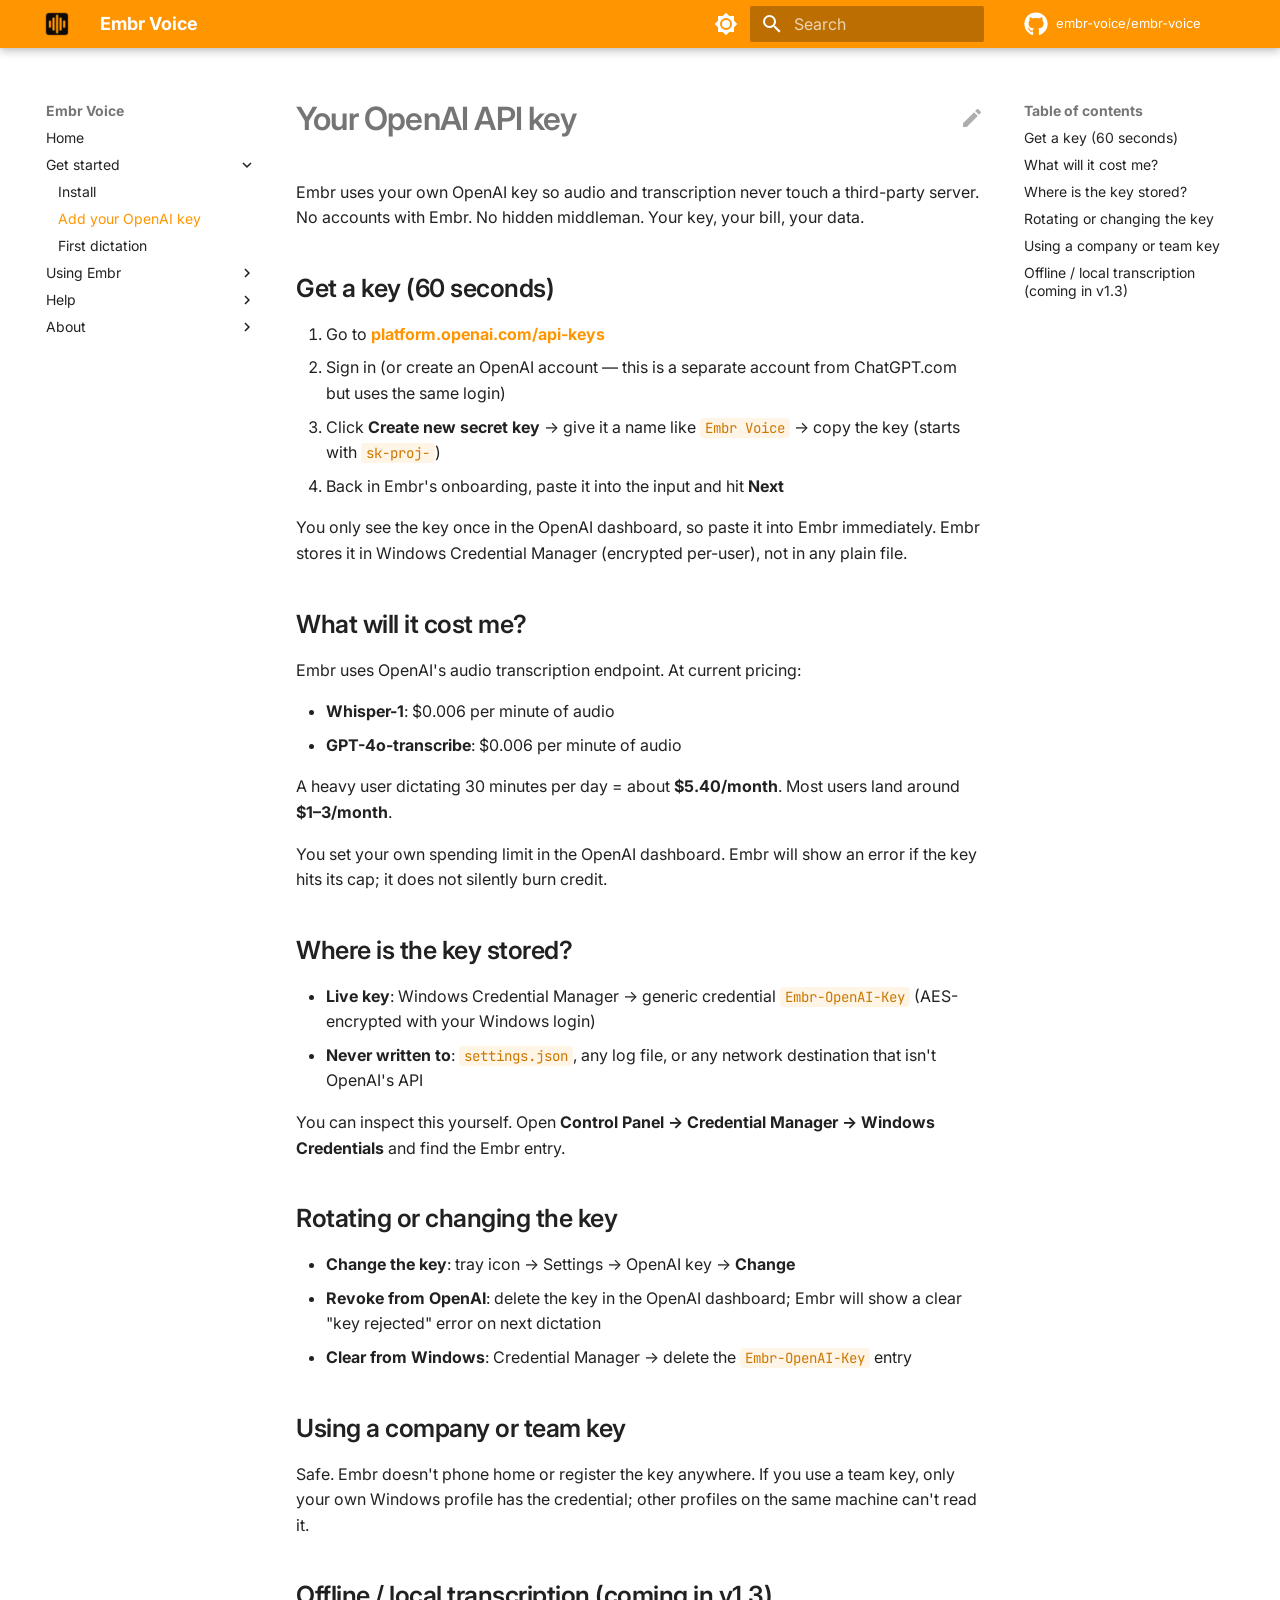
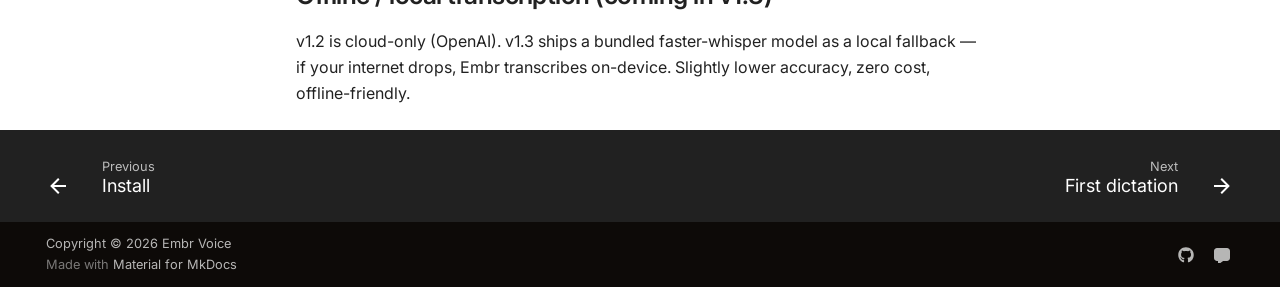
==== api-key/index.html @ 880fe89d "deploy docs to gh-pages" ====
<!doctype html>
<html lang="en" class="no-js">
  <head>
    
      <meta charset="utf-8">
      <meta name="viewport" content="width=device-width,initial-scale=1">
      
        <meta name="description" content="Voice dictation for any Windows app. Free, open source, BYOK.">
      
      
        <meta name="author" content="Billy Wellington / Intellium Inc.">
      
      
        <link rel="canonical" href="https://embr-voice.github.io/embr-voice/api-key/">
      
      
        <link rel="prev" href="../install/">
      
      
        <link rel="next" href="../first-dictation/">
      
      
        
      
      
      <link rel="icon" href="../embr-logo.ico">
      <meta name="generator" content="mkdocs-1.6.1, mkdocs-material-9.7.6">
    
    
      
        <title>Add your OpenAI key - Embr Voice</title>
      
    
    
      <link rel="stylesheet" href="../assets/stylesheets/main.484c7ddc.min.css">
      
        
        <link rel="stylesheet" href="../assets/stylesheets/palette.ab4e12ef.min.css">
      
      


    
    
      
    
    
      
        
        
        <link rel="preconnect" href="https://fonts.gstatic.com" crossorigin>
        <link rel="stylesheet" href="https://fonts.googleapis.com/css?family=Inter:300,300i,400,400i,700,700i%7CJetBrains+Mono:400,400i,700,700i&display=fallback">
        <style>:root{--md-text-font:"Inter";--md-code-font:"JetBrains Mono"}</style>
      
    
    
      <link rel="stylesheet" href="../stylesheets/embr.css">
    
    <script>__md_scope=new URL("..",location),__md_hash=e=>[...e].reduce(((e,_)=>(e<<5)-e+_.charCodeAt(0)),0),__md_get=(e,_=localStorage,t=__md_scope)=>JSON.parse(_.getItem(t.pathname+"."+e)),__md_set=(e,_,t=localStorage,a=__md_scope)=>{try{t.setItem(a.pathname+"."+e,JSON.stringify(_))}catch(e){}}</script>
    
      

    
    
  </head>
  
  
    
    
      
    
    
    
    
    <body dir="ltr" data-md-color-scheme="default" data-md-color-primary="custom" data-md-color-accent="custom">
  
    
    <input class="md-toggle" data-md-toggle="drawer" type="checkbox" id="__drawer" autocomplete="off">
    <input class="md-toggle" data-md-toggle="search" type="checkbox" id="__search" autocomplete="off">
    <label class="md-overlay" for="__drawer"></label>
    <div data-md-component="skip">
      
        
        <a href="#your-openai-api-key" class="md-skip">
          Skip to content
        </a>
      
    </div>
    <div data-md-component="announce">
      
    </div>
    
    
      

  

<header class="md-header md-header--shadow" data-md-component="header">
  <nav class="md-header__inner md-grid" aria-label="Header">
    <a href=".." title="Embr Voice" class="md-header__button md-logo" aria-label="Embr Voice" data-md-component="logo">
      
  <img src="../embr-logo.ico" alt="logo">

    </a>
    <label class="md-header__button md-icon" for="__drawer">
      
      <svg xmlns="http://www.w3.org/2000/svg" viewBox="0 0 24 24"><path d="M3 6h18v2H3zm0 5h18v2H3zm0 5h18v2H3z"/></svg>
    </label>
    <div class="md-header__title" data-md-component="header-title">
      <div class="md-header__ellipsis">
        <div class="md-header__topic">
          <span class="md-ellipsis">
            Embr Voice
          </span>
        </div>
        <div class="md-header__topic" data-md-component="header-topic">
          <span class="md-ellipsis">
            
              Add your OpenAI key
            
          </span>
        </div>
      </div>
    </div>
    
      
        <form class="md-header__option" data-md-component="palette">
  
    
    
    
    <input class="md-option" data-md-color-media="(prefers-color-scheme: light)" data-md-color-scheme="default" data-md-color-primary="custom" data-md-color-accent="custom"  aria-label="Switch to dark mode"  type="radio" name="__palette" id="__palette_0">
    
      <label class="md-header__button md-icon" title="Switch to dark mode" for="__palette_1" hidden>
        <svg xmlns="http://www.w3.org/2000/svg" viewBox="0 0 24 24"><path d="M12 8a4 4 0 0 0-4 4 4 4 0 0 0 4 4 4 4 0 0 0 4-4 4 4 0 0 0-4-4m0 10a6 6 0 0 1-6-6 6 6 0 0 1 6-6 6 6 0 0 1 6 6 6 6 0 0 1-6 6m8-9.31V4h-4.69L12 .69 8.69 4H4v4.69L.69 12 4 15.31V20h4.69L12 23.31 15.31 20H20v-4.69L23.31 12z"/></svg>
      </label>
    
  
    
    
    
    <input class="md-option" data-md-color-media="(prefers-color-scheme: dark)" data-md-color-scheme="slate" data-md-color-primary="custom" data-md-color-accent="custom"  aria-label="Switch to light mode"  type="radio" name="__palette" id="__palette_1">
    
      <label class="md-header__button md-icon" title="Switch to light mode" for="__palette_0" hidden>
        <svg xmlns="http://www.w3.org/2000/svg" viewBox="0 0 24 24"><path d="M12 18c-.89 0-1.74-.2-2.5-.55C11.56 16.5 13 14.42 13 12s-1.44-4.5-3.5-5.45C10.26 6.2 11.11 6 12 6a6 6 0 0 1 6 6 6 6 0 0 1-6 6m8-9.31V4h-4.69L12 .69 8.69 4H4v4.69L.69 12 4 15.31V20h4.69L12 23.31 15.31 20H20v-4.69L23.31 12z"/></svg>
      </label>
    
  
</form>
      
    
    
      <script>var palette=__md_get("__palette");if(palette&&palette.color){if("(prefers-color-scheme)"===palette.color.media){var media=matchMedia("(prefers-color-scheme: light)"),input=document.querySelector(media.matches?"[data-md-color-media='(prefers-color-scheme: light)']":"[data-md-color-media='(prefers-color-scheme: dark)']");palette.color.media=input.getAttribute("data-md-color-media"),palette.color.scheme=input.getAttribute("data-md-color-scheme"),palette.color.primary=input.getAttribute("data-md-color-primary"),palette.color.accent=input.getAttribute("data-md-color-accent")}for(var[key,value]of Object.entries(palette.color))document.body.setAttribute("data-md-color-"+key,value)}</script>
    
    
    
      
      
        <label class="md-header__button md-icon" for="__search">
          
          <svg xmlns="http://www.w3.org/2000/svg" viewBox="0 0 24 24"><path d="M9.5 3A6.5 6.5 0 0 1 16 9.5c0 1.61-.59 3.09-1.56 4.23l.27.27h.79l5 5-1.5 1.5-5-5v-.79l-.27-.27A6.52 6.52 0 0 1 9.5 16 6.5 6.5 0 0 1 3 9.5 6.5 6.5 0 0 1 9.5 3m0 2C7 5 5 7 5 9.5S7 14 9.5 14 14 12 14 9.5 12 5 9.5 5"/></svg>
        </label>
        <div class="md-search" data-md-component="search" role="dialog">
  <label class="md-search__overlay" for="__search"></label>
  <div class="md-search__inner" role="search">
    <form class="md-search__form" name="search">
      <input type="text" class="md-search__input" name="query" aria-label="Search" placeholder="Search" autocapitalize="off" autocorrect="off" autocomplete="off" spellcheck="false" data-md-component="search-query" required>
      <label class="md-search__icon md-icon" for="__search">
        
        <svg xmlns="http://www.w3.org/2000/svg" viewBox="0 0 24 24"><path d="M9.5 3A6.5 6.5 0 0 1 16 9.5c0 1.61-.59 3.09-1.56 4.23l.27.27h.79l5 5-1.5 1.5-5-5v-.79l-.27-.27A6.52 6.52 0 0 1 9.5 16 6.5 6.5 0 0 1 3 9.5 6.5 6.5 0 0 1 9.5 3m0 2C7 5 5 7 5 9.5S7 14 9.5 14 14 12 14 9.5 12 5 9.5 5"/></svg>
        
        <svg xmlns="http://www.w3.org/2000/svg" viewBox="0 0 24 24"><path d="M20 11v2H8l5.5 5.5-1.42 1.42L4.16 12l7.92-7.92L13.5 5.5 8 11z"/></svg>
      </label>
      <nav class="md-search__options" aria-label="Search">
        
        <button type="reset" class="md-search__icon md-icon" title="Clear" aria-label="Clear" tabindex="-1">
          
          <svg xmlns="http://www.w3.org/2000/svg" viewBox="0 0 24 24"><path d="M19 6.41 17.59 5 12 10.59 6.41 5 5 6.41 10.59 12 5 17.59 6.41 19 12 13.41 17.59 19 19 17.59 13.41 12z"/></svg>
        </button>
      </nav>
      
        <div class="md-search__suggest" data-md-component="search-suggest"></div>
      
    </form>
    <div class="md-search__output">
      <div class="md-search__scrollwrap" tabindex="0" data-md-scrollfix>
        <div class="md-search-result" data-md-component="search-result">
          <div class="md-search-result__meta">
            Initializing search
          </div>
          <ol class="md-search-result__list" role="presentation"></ol>
        </div>
      </div>
    </div>
  </div>
</div>
      
    
    
      <div class="md-header__source">
        <a href="https://github.com/embr-voice/embr-voice" title="Go to repository" class="md-source" data-md-component="source">
  <div class="md-source__icon md-icon">
    
    <svg xmlns="http://www.w3.org/2000/svg" viewBox="0 0 512 512"><!--! Font Awesome Free 7.1.0 by @fontawesome - https://fontawesome.com License - https://fontawesome.com/license/free (Icons: CC BY 4.0, Fonts: SIL OFL 1.1, Code: MIT License) Copyright 2025 Fonticons, Inc.--><path d="M173.9 397.4c0 2-2.3 3.6-5.2 3.6-3.3.3-5.6-1.3-5.6-3.6 0-2 2.3-3.6 5.2-3.6 3-.3 5.6 1.3 5.6 3.6m-31.1-4.5c-.7 2 1.3 4.3 4.3 4.9 2.6 1 5.6 0 6.2-2s-1.3-4.3-4.3-5.2c-2.6-.7-5.5.3-6.2 2.3m44.2-1.7c-2.9.7-4.9 2.6-4.6 4.9.3 2 2.9 3.3 5.9 2.6 2.9-.7 4.9-2.6 4.6-4.6-.3-1.9-3-3.2-5.9-2.9M252.8 8C114.1 8 8 113.3 8 252c0 110.9 69.8 205.8 169.5 239.2 12.8 2.3 17.3-5.6 17.3-12.1 0-6.2-.3-40.4-.3-61.4 0 0-70 15-84.7-29.8 0 0-11.4-29.1-27.8-36.6 0 0-22.9-15.7 1.6-15.4 0 0 24.9 2 38.6 25.8 21.9 38.6 58.6 27.5 72.9 20.9 2.3-16 8.8-27.1 16-33.7-55.9-6.2-112.3-14.3-112.3-110.5 0-27.5 7.6-41.3 23.6-58.9-2.6-6.5-11.1-33.3 2.6-67.9 20.9-6.5 69 27 69 27 20-5.6 41.5-8.5 62.8-8.5s42.8 2.9 62.8 8.5c0 0 48.1-33.6 69-27 13.7 34.7 5.2 61.4 2.6 67.9 16 17.7 25.8 31.5 25.8 58.9 0 96.5-58.9 104.2-114.8 110.5 9.2 7.9 17 22.9 17 46.4 0 33.7-.3 75.4-.3 83.6 0 6.5 4.6 14.4 17.3 12.1C436.2 457.8 504 362.9 504 252 504 113.3 391.5 8 252.8 8M105.2 352.9c-1.3 1-1 3.3.7 5.2 1.6 1.6 3.9 2.3 5.2 1 1.3-1 1-3.3-.7-5.2-1.6-1.6-3.9-2.3-5.2-1m-10.8-8.1c-.7 1.3.3 2.9 2.3 3.9 1.6 1 3.6.7 4.3-.7.7-1.3-.3-2.9-2.3-3.9-2-.6-3.6-.3-4.3.7m32.4 35.6c-1.6 1.3-1 4.3 1.3 6.2 2.3 2.3 5.2 2.6 6.5 1 1.3-1.3.7-4.3-1.3-6.2-2.2-2.3-5.2-2.6-6.5-1m-11.4-14.7c-1.6 1-1.6 3.6 0 5.9s4.3 3.3 5.6 2.3c1.6-1.3 1.6-3.9 0-6.2-1.4-2.3-4-3.3-5.6-2"/></svg>
  </div>
  <div class="md-source__repository">
    embr-voice/embr-voice
  </div>
</a>
      </div>
    
  </nav>
  
</header>
    
    <div class="md-container" data-md-component="container">
      
      
        
          
        
      
      <main class="md-main" data-md-component="main">
        <div class="md-main__inner md-grid">
          
            
              
              <div class="md-sidebar md-sidebar--primary" data-md-component="sidebar" data-md-type="navigation" >
                <div class="md-sidebar__scrollwrap">
                  <div class="md-sidebar__inner">
                    



<nav class="md-nav md-nav--primary" aria-label="Navigation" data-md-level="0">
  <label class="md-nav__title" for="__drawer">
    <a href=".." title="Embr Voice" class="md-nav__button md-logo" aria-label="Embr Voice" data-md-component="logo">
      
  <img src="../embr-logo.ico" alt="logo">

    </a>
    Embr Voice
  </label>
  
    <div class="md-nav__source">
      <a href="https://github.com/embr-voice/embr-voice" title="Go to repository" class="md-source" data-md-component="source">
  <div class="md-source__icon md-icon">
    
    <svg xmlns="http://www.w3.org/2000/svg" viewBox="0 0 512 512"><!--! Font Awesome Free 7.1.0 by @fontawesome - https://fontawesome.com License - https://fontawesome.com/license/free (Icons: CC BY 4.0, Fonts: SIL OFL 1.1, Code: MIT License) Copyright 2025 Fonticons, Inc.--><path d="M173.9 397.4c0 2-2.3 3.6-5.2 3.6-3.3.3-5.6-1.3-5.6-3.6 0-2 2.3-3.6 5.2-3.6 3-.3 5.6 1.3 5.6 3.6m-31.1-4.5c-.7 2 1.3 4.3 4.3 4.9 2.6 1 5.6 0 6.2-2s-1.3-4.3-4.3-5.2c-2.6-.7-5.5.3-6.2 2.3m44.2-1.7c-2.9.7-4.9 2.6-4.6 4.9.3 2 2.9 3.3 5.9 2.6 2.9-.7 4.9-2.6 4.6-4.6-.3-1.9-3-3.2-5.9-2.9M252.8 8C114.1 8 8 113.3 8 252c0 110.9 69.8 205.8 169.5 239.2 12.8 2.3 17.3-5.6 17.3-12.1 0-6.2-.3-40.4-.3-61.4 0 0-70 15-84.7-29.8 0 0-11.4-29.1-27.8-36.6 0 0-22.9-15.7 1.6-15.4 0 0 24.9 2 38.6 25.8 21.9 38.6 58.6 27.5 72.9 20.9 2.3-16 8.8-27.1 16-33.7-55.9-6.2-112.3-14.3-112.3-110.5 0-27.5 7.6-41.3 23.6-58.9-2.6-6.5-11.1-33.3 2.6-67.9 20.9-6.5 69 27 69 27 20-5.6 41.5-8.5 62.8-8.5s42.8 2.9 62.8 8.5c0 0 48.1-33.6 69-27 13.7 34.7 5.2 61.4 2.6 67.9 16 17.7 25.8 31.5 25.8 58.9 0 96.5-58.9 104.2-114.8 110.5 9.2 7.9 17 22.9 17 46.4 0 33.7-.3 75.4-.3 83.6 0 6.5 4.6 14.4 17.3 12.1C436.2 457.8 504 362.9 504 252 504 113.3 391.5 8 252.8 8M105.2 352.9c-1.3 1-1 3.3.7 5.2 1.6 1.6 3.9 2.3 5.2 1 1.3-1 1-3.3-.7-5.2-1.6-1.6-3.9-2.3-5.2-1m-10.8-8.1c-.7 1.3.3 2.9 2.3 3.9 1.6 1 3.6.7 4.3-.7.7-1.3-.3-2.9-2.3-3.9-2-.6-3.6-.3-4.3.7m32.4 35.6c-1.6 1.3-1 4.3 1.3 6.2 2.3 2.3 5.2 2.6 6.5 1 1.3-1.3.7-4.3-1.3-6.2-2.2-2.3-5.2-2.6-6.5-1m-11.4-14.7c-1.6 1-1.6 3.6 0 5.9s4.3 3.3 5.6 2.3c1.6-1.3 1.6-3.9 0-6.2-1.4-2.3-4-3.3-5.6-2"/></svg>
  </div>
  <div class="md-source__repository">
    embr-voice/embr-voice
  </div>
</a>
    </div>
  
  <ul class="md-nav__list" data-md-scrollfix>
    
      
      
  
  
  
  
    <li class="md-nav__item">
      <a href=".." class="md-nav__link">
        
  
  
  <span class="md-ellipsis">
    
  
    Home
  

    
  </span>
  
  

      </a>
    </li>
  

    
      
      
  
  
    
  
  
  
    
    
    
    
    
    <li class="md-nav__item md-nav__item--active md-nav__item--nested">
      
        
        
        <input class="md-nav__toggle md-toggle " type="checkbox" id="__nav_2" checked>
        
          
          <label class="md-nav__link" for="__nav_2" id="__nav_2_label" tabindex="0">
            
  
  
  <span class="md-ellipsis">
    
  
    Get started
  

    
  </span>
  
  

            <span class="md-nav__icon md-icon"></span>
          </label>
        
        <nav class="md-nav" data-md-level="1" aria-labelledby="__nav_2_label" aria-expanded="true">
          <label class="md-nav__title" for="__nav_2">
            <span class="md-nav__icon md-icon"></span>
            
  
    Get started
  

          </label>
          <ul class="md-nav__list" data-md-scrollfix>
            
              
                
  
  
  
  
    <li class="md-nav__item">
      <a href="../install/" class="md-nav__link">
        
  
  
  <span class="md-ellipsis">
    
  
    Install
  

    
  </span>
  
  

      </a>
    </li>
  

              
            
              
                
  
  
    
  
  
  
    <li class="md-nav__item md-nav__item--active">
      
      <input class="md-nav__toggle md-toggle" type="checkbox" id="__toc">
      
      
        
      
      
        <label class="md-nav__link md-nav__link--active" for="__toc">
          
  
  
  <span class="md-ellipsis">
    
  
    Add your OpenAI key
  

    
  </span>
  
  

          <span class="md-nav__icon md-icon"></span>
        </label>
      
      <a href="./" class="md-nav__link md-nav__link--active">
        
  
  
  <span class="md-ellipsis">
    
  
    Add your OpenAI key
  

    
  </span>
  
  

      </a>
      
        

<nav class="md-nav md-nav--secondary" aria-label="Table of contents">
  
  
  
    
  
  
    <label class="md-nav__title" for="__toc">
      <span class="md-nav__icon md-icon"></span>
      Table of contents
    </label>
    <ul class="md-nav__list" data-md-component="toc" data-md-scrollfix>
      
        <li class="md-nav__item">
  <a href="#get-a-key-60-seconds" class="md-nav__link">
    <span class="md-ellipsis">
      
        Get a key (60 seconds)
      
    </span>
  </a>
  
</li>
      
        <li class="md-nav__item">
  <a href="#what-will-it-cost-me" class="md-nav__link">
    <span class="md-ellipsis">
      
        What will it cost me?
      
    </span>
  </a>
  
</li>
      
        <li class="md-nav__item">
  <a href="#where-is-the-key-stored" class="md-nav__link">
    <span class="md-ellipsis">
      
        Where is the key stored?
      
    </span>
  </a>
  
</li>
      
        <li class="md-nav__item">
  <a href="#rotating-or-changing-the-key" class="md-nav__link">
    <span class="md-ellipsis">
      
        Rotating or changing the key
      
    </span>
  </a>
  
</li>
      
        <li class="md-nav__item">
  <a href="#using-a-company-or-team-key" class="md-nav__link">
    <span class="md-ellipsis">
      
        Using a company or team key
      
    </span>
  </a>
  
</li>
      
        <li class="md-nav__item">
  <a href="#offline-local-transcription-coming-in-v13" class="md-nav__link">
    <span class="md-ellipsis">
      
        Offline / local transcription (coming in v1.3)
      
    </span>
  </a>
  
</li>
      
    </ul>
  
</nav>
      
    </li>
  

              
            
              
                
  
  
  
  
    <li class="md-nav__item">
      <a href="../first-dictation/" class="md-nav__link">
        
  
  
  <span class="md-ellipsis">
    
  
    First dictation
  

    
  </span>
  
  

      </a>
    </li>
  

              
            
          </ul>
        </nav>
      
    </li>
  

    
      
      
  
  
  
  
    
    
    
    
    
    <li class="md-nav__item md-nav__item--nested">
      
        
        
        <input class="md-nav__toggle md-toggle " type="checkbox" id="__nav_3" >
        
          
          <label class="md-nav__link" for="__nav_3" id="__nav_3_label" tabindex="0">
            
  
  
  <span class="md-ellipsis">
    
  
    Using Embr
  

    
  </span>
  
  

            <span class="md-nav__icon md-icon"></span>
          </label>
        
        <nav class="md-nav" data-md-level="1" aria-labelledby="__nav_3_label" aria-expanded="false">
          <label class="md-nav__title" for="__nav_3">
            <span class="md-nav__icon md-icon"></span>
            
  
    Using Embr
  

          </label>
          <ul class="md-nav__list" data-md-scrollfix>
            
              
                
  
  
  
  
    <li class="md-nav__item">
      <a href="../hotkeys/" class="md-nav__link">
        
  
  
  <span class="md-ellipsis">
    
  
    Hotkeys
  

    
  </span>
  
  

      </a>
    </li>
  

              
            
              
                
  
  
  
  
    <li class="md-nav__item">
      <a href="../pause-resume/" class="md-nav__link">
        
  
  
  <span class="md-ellipsis">
    
  
    Pause and resume
  

    
  </span>
  
  

      </a>
    </li>
  

              
            
              
                
  
  
  
  
    <li class="md-nav__item">
      <a href="../settings/" class="md-nav__link">
        
  
  
  <span class="md-ellipsis">
    
  
    Settings
  

    
  </span>
  
  

      </a>
    </li>
  

              
            
          </ul>
        </nav>
      
    </li>
  

    
      
      
  
  
  
  
    
    
    
    
    
    <li class="md-nav__item md-nav__item--nested">
      
        
        
        <input class="md-nav__toggle md-toggle " type="checkbox" id="__nav_4" >
        
          
          <label class="md-nav__link" for="__nav_4" id="__nav_4_label" tabindex="0">
            
  
  
  <span class="md-ellipsis">
    
  
    Help
  

    
  </span>
  
  

            <span class="md-nav__icon md-icon"></span>
          </label>
        
        <nav class="md-nav" data-md-level="1" aria-labelledby="__nav_4_label" aria-expanded="false">
          <label class="md-nav__title" for="__nav_4">
            <span class="md-nav__icon md-icon"></span>
            
  
    Help
  

          </label>
          <ul class="md-nav__list" data-md-scrollfix>
            
              
                
  
  
  
  
    <li class="md-nav__item">
      <a href="../troubleshooting/" class="md-nav__link">
        
  
  
  <span class="md-ellipsis">
    
  
    Troubleshooting
  

    
  </span>
  
  

      </a>
    </li>
  

              
            
              
                
  
  
  
  
    <li class="md-nav__item">
      <a href="../faq/" class="md-nav__link">
        
  
  
  <span class="md-ellipsis">
    
  
    FAQ
  

    
  </span>
  
  

      </a>
    </li>
  

              
            
          </ul>
        </nav>
      
    </li>
  

    
      
      
  
  
  
  
    
    
    
    
    
    <li class="md-nav__item md-nav__item--nested">
      
        
        
        <input class="md-nav__toggle md-toggle " type="checkbox" id="__nav_5" >
        
          
          <label class="md-nav__link" for="__nav_5" id="__nav_5_label" tabindex="0">
            
  
  
  <span class="md-ellipsis">
    
  
    About
  

    
  </span>
  
  

            <span class="md-nav__icon md-icon"></span>
          </label>
        
        <nav class="md-nav" data-md-level="1" aria-labelledby="__nav_5_label" aria-expanded="false">
          <label class="md-nav__title" for="__nav_5">
            <span class="md-nav__icon md-icon"></span>
            
  
    About
  

          </label>
          <ul class="md-nav__list" data-md-scrollfix>
            
              
                
  
  
  
  
    <li class="md-nav__item">
      <a href="../changelog/" class="md-nav__link">
        
  
  
  <span class="md-ellipsis">
    
  
    Changelog
  

    
  </span>
  
  

      </a>
    </li>
  

              
            
              
                
  
  
  
  
    <li class="md-nav__item">
      <a href="../license/" class="md-nav__link">
        
  
  
  <span class="md-ellipsis">
    
  
    License
  

    
  </span>
  
  

      </a>
    </li>
  

              
            
          </ul>
        </nav>
      
    </li>
  

    
  </ul>
</nav>
                  </div>
                </div>
              </div>
            
            
              
              <div class="md-sidebar md-sidebar--secondary" data-md-component="sidebar" data-md-type="toc" >
                <div class="md-sidebar__scrollwrap">
                  <div class="md-sidebar__inner">
                    

<nav class="md-nav md-nav--secondary" aria-label="Table of contents">
  
  
  
    
  
  
    <label class="md-nav__title" for="__toc">
      <span class="md-nav__icon md-icon"></span>
      Table of contents
    </label>
    <ul class="md-nav__list" data-md-component="toc" data-md-scrollfix>
      
        <li class="md-nav__item">
  <a href="#get-a-key-60-seconds" class="md-nav__link">
    <span class="md-ellipsis">
      
        Get a key (60 seconds)
      
    </span>
  </a>
  
</li>
      
        <li class="md-nav__item">
  <a href="#what-will-it-cost-me" class="md-nav__link">
    <span class="md-ellipsis">
      
        What will it cost me?
      
    </span>
  </a>
  
</li>
      
        <li class="md-nav__item">
  <a href="#where-is-the-key-stored" class="md-nav__link">
    <span class="md-ellipsis">
      
        Where is the key stored?
      
    </span>
  </a>
  
</li>
      
        <li class="md-nav__item">
  <a href="#rotating-or-changing-the-key" class="md-nav__link">
    <span class="md-ellipsis">
      
        Rotating or changing the key
      
    </span>
  </a>
  
</li>
      
        <li class="md-nav__item">
  <a href="#using-a-company-or-team-key" class="md-nav__link">
    <span class="md-ellipsis">
      
        Using a company or team key
      
    </span>
  </a>
  
</li>
      
        <li class="md-nav__item">
  <a href="#offline-local-transcription-coming-in-v13" class="md-nav__link">
    <span class="md-ellipsis">
      
        Offline / local transcription (coming in v1.3)
      
    </span>
  </a>
  
</li>
      
    </ul>
  
</nav>
                  </div>
                </div>
              </div>
            
          
          
            <div class="md-content" data-md-component="content">
              
              <article class="md-content__inner md-typeset">
                
                  


  
    <a href="https://github.com/embr-voice/embr-voice/edit/main/docs/api-key.md" title="Edit this page" class="md-content__button md-icon" rel="edit">
      
      <svg xmlns="http://www.w3.org/2000/svg" viewBox="0 0 24 24"><path d="M20.71 7.04c.39-.39.39-1.04 0-1.41l-2.34-2.34c-.37-.39-1.02-.39-1.41 0l-1.84 1.83 3.75 3.75M3 17.25V21h3.75L17.81 9.93l-3.75-3.75z"/></svg>
    </a>
  
  


<h1 id="your-openai-api-key">Your OpenAI API key<a class="headerlink" href="#your-openai-api-key" title="Link to this section">&para;</a></h1>
<p>Embr uses your own OpenAI key so audio and transcription never touch a third-party server. No accounts with Embr. No hidden middleman. Your key, your bill, your data.</p>
<h2 id="get-a-key-60-seconds">Get a key (60 seconds)<a class="headerlink" href="#get-a-key-60-seconds" title="Link to this section">&para;</a></h2>
<ol>
<li>Go to <strong><a href="https://platform.openai.com/api-keys">platform.openai.com/api-keys</a></strong></li>
<li>Sign in (or create an OpenAI account — this is a separate account from ChatGPT.com but uses the same login)</li>
<li>Click <strong>Create new secret key</strong> → give it a name like <code>Embr Voice</code> → copy the key (starts with <code>sk-proj-</code>)</li>
<li>Back in Embr's onboarding, paste it into the input and hit <strong>Next</strong></li>
</ol>
<p>You only see the key once in the OpenAI dashboard, so paste it into Embr immediately. Embr stores it in Windows Credential Manager (encrypted per-user), not in any plain file.</p>
<h2 id="what-will-it-cost-me">What will it cost me?<a class="headerlink" href="#what-will-it-cost-me" title="Link to this section">&para;</a></h2>
<p>Embr uses OpenAI's audio transcription endpoint. At current pricing:</p>
<ul>
<li><strong>Whisper-1</strong>: $0.006 per minute of audio</li>
<li><strong>GPT-4o-transcribe</strong>: $0.006 per minute of audio</li>
</ul>
<p>A heavy user dictating 30 minutes per day = about <strong>$5.40/month</strong>. Most users land around <strong>$1–3/month</strong>.</p>
<p>You set your own spending limit in the OpenAI dashboard. Embr will show an error if the key hits its cap; it does not silently burn credit.</p>
<h2 id="where-is-the-key-stored">Where is the key stored?<a class="headerlink" href="#where-is-the-key-stored" title="Link to this section">&para;</a></h2>
<ul>
<li><strong>Live key</strong>: Windows Credential Manager → generic credential <code>Embr-OpenAI-Key</code> (AES-encrypted with your Windows login)</li>
<li><strong>Never written to</strong>: <code>settings.json</code>, any log file, or any network destination that isn't OpenAI's API</li>
</ul>
<p>You can inspect this yourself. Open <strong>Control Panel → Credential Manager → Windows Credentials</strong> and find the Embr entry.</p>
<h2 id="rotating-or-changing-the-key">Rotating or changing the key<a class="headerlink" href="#rotating-or-changing-the-key" title="Link to this section">&para;</a></h2>
<ul>
<li><strong>Change the key</strong>: tray icon → Settings → OpenAI key → <strong>Change</strong></li>
<li><strong>Revoke from OpenAI</strong>: delete the key in the OpenAI dashboard; Embr will show a clear "key rejected" error on next dictation</li>
<li><strong>Clear from Windows</strong>: Credential Manager → delete the <code>Embr-OpenAI-Key</code> entry</li>
</ul>
<h2 id="using-a-company-or-team-key">Using a company or team key<a class="headerlink" href="#using-a-company-or-team-key" title="Link to this section">&para;</a></h2>
<p>Safe. Embr doesn't phone home or register the key anywhere. If you use a team key, only your own Windows profile has the credential; other profiles on the same machine can't read it.</p>
<h2 id="offline-local-transcription-coming-in-v13">Offline / local transcription (coming in v1.3)<a class="headerlink" href="#offline-local-transcription-coming-in-v13" title="Link to this section">&para;</a></h2>
<p>v1.2 is cloud-only (OpenAI). v1.3 ships a bundled faster-whisper model as a local fallback — if your internet drops, Embr transcribes on-device. Slightly lower accuracy, zero cost, offline-friendly.</p>












                
              </article>
            </div>
          
          
<script>var target=document.getElementById(location.hash.slice(1));target&&target.name&&(target.checked=target.name.startsWith("__tabbed_"))</script>
        </div>
        
          <button type="button" class="md-top md-icon" data-md-component="top" hidden>
  
  <svg xmlns="http://www.w3.org/2000/svg" viewBox="0 0 24 24"><path d="M13 20h-2V8l-5.5 5.5-1.42-1.42L12 4.16l7.92 7.92-1.42 1.42L13 8z"/></svg>
  Back to top
</button>
        
      </main>
      
        <footer class="md-footer">
  
    
      
      <nav class="md-footer__inner md-grid" aria-label="Footer" >
        
          
          <a href="../install/" class="md-footer__link md-footer__link--prev" aria-label="Previous: Install">
            <div class="md-footer__button md-icon">
              
              <svg xmlns="http://www.w3.org/2000/svg" viewBox="0 0 24 24"><path d="M20 11v2H8l5.5 5.5-1.42 1.42L4.16 12l7.92-7.92L13.5 5.5 8 11z"/></svg>
            </div>
            <div class="md-footer__title">
              <span class="md-footer__direction">
                Previous
              </span>
              <div class="md-ellipsis">
                Install
              </div>
            </div>
          </a>
        
        
          
          <a href="../first-dictation/" class="md-footer__link md-footer__link--next" aria-label="Next: First dictation">
            <div class="md-footer__title">
              <span class="md-footer__direction">
                Next
              </span>
              <div class="md-ellipsis">
                First dictation
              </div>
            </div>
            <div class="md-footer__button md-icon">
              
              <svg xmlns="http://www.w3.org/2000/svg" viewBox="0 0 24 24"><path d="M4 11v2h12l-5.5 5.5 1.42 1.42L19.84 12l-7.92-7.92L10.5 5.5 16 11z"/></svg>
            </div>
          </a>
        
      </nav>
    
  
  <div class="md-footer-meta md-typeset">
    <div class="md-footer-meta__inner md-grid">
      <div class="md-copyright">
  
    <div class="md-copyright__highlight">
      Copyright &copy; 2026 Embr Voice
    </div>
  
  
    Made with
    <a href="https://squidfunk.github.io/mkdocs-material/" target="_blank" rel="noopener">
      Material for MkDocs
    </a>
  
</div>
      
        
<div class="md-social">
  
    
    
    
    
    <a href="https://github.com/embr-voice/embr" target="_blank" rel="noopener" title="GitHub" class="md-social__link">
      <svg xmlns="http://www.w3.org/2000/svg" viewBox="0 0 512 512"><!--! Font Awesome Free 7.1.0 by @fontawesome - https://fontawesome.com License - https://fontawesome.com/license/free (Icons: CC BY 4.0, Fonts: SIL OFL 1.1, Code: MIT License) Copyright 2025 Fonticons, Inc.--><path d="M173.9 397.4c0 2-2.3 3.6-5.2 3.6-3.3.3-5.6-1.3-5.6-3.6 0-2 2.3-3.6 5.2-3.6 3-.3 5.6 1.3 5.6 3.6m-31.1-4.5c-.7 2 1.3 4.3 4.3 4.9 2.6 1 5.6 0 6.2-2s-1.3-4.3-4.3-5.2c-2.6-.7-5.5.3-6.2 2.3m44.2-1.7c-2.9.7-4.9 2.6-4.6 4.9.3 2 2.9 3.3 5.9 2.6 2.9-.7 4.9-2.6 4.6-4.6-.3-1.9-3-3.2-5.9-2.9M252.8 8C114.1 8 8 113.3 8 252c0 110.9 69.8 205.8 169.5 239.2 12.8 2.3 17.3-5.6 17.3-12.1 0-6.2-.3-40.4-.3-61.4 0 0-70 15-84.7-29.8 0 0-11.4-29.1-27.8-36.6 0 0-22.9-15.7 1.6-15.4 0 0 24.9 2 38.6 25.8 21.9 38.6 58.6 27.5 72.9 20.9 2.3-16 8.8-27.1 16-33.7-55.9-6.2-112.3-14.3-112.3-110.5 0-27.5 7.6-41.3 23.6-58.9-2.6-6.5-11.1-33.3 2.6-67.9 20.9-6.5 69 27 69 27 20-5.6 41.5-8.5 62.8-8.5s42.8 2.9 62.8 8.5c0 0 48.1-33.6 69-27 13.7 34.7 5.2 61.4 2.6 67.9 16 17.7 25.8 31.5 25.8 58.9 0 96.5-58.9 104.2-114.8 110.5 9.2 7.9 17 22.9 17 46.4 0 33.7-.3 75.4-.3 83.6 0 6.5 4.6 14.4 17.3 12.1C436.2 457.8 504 362.9 504 252 504 113.3 391.5 8 252.8 8M105.2 352.9c-1.3 1-1 3.3.7 5.2 1.6 1.6 3.9 2.3 5.2 1 1.3-1 1-3.3-.7-5.2-1.6-1.6-3.9-2.3-5.2-1m-10.8-8.1c-.7 1.3.3 2.9 2.3 3.9 1.6 1 3.6.7 4.3-.7.7-1.3-.3-2.9-2.3-3.9-2-.6-3.6-.3-4.3.7m32.4 35.6c-1.6 1.3-1 4.3 1.3 6.2 2.3 2.3 5.2 2.6 6.5 1 1.3-1.3.7-4.3-1.3-6.2-2.2-2.3-5.2-2.6-6.5-1m-11.4-14.7c-1.6 1-1.6 3.6 0 5.9s4.3 3.3 5.6 2.3c1.6-1.3 1.6-3.9 0-6.2-1.4-2.3-4-3.3-5.6-2"/></svg>
    </a>
  
    
    
    
    
    <a href="https://github.com/embr-voice/embr/discussions" target="_blank" rel="noopener" title="GitHub Discussions" class="md-social__link">
      <svg xmlns="http://www.w3.org/2000/svg" viewBox="0 0 512 512"><!--! Font Awesome Free 7.1.0 by @fontawesome - https://fontawesome.com License - https://fontawesome.com/license/free (Icons: CC BY 4.0, Fonts: SIL OFL 1.1, Code: MIT License) Copyright 2025 Fonticons, Inc.--><path d="M0 352V128c0-53 43-96 96-96h320c53 0 96 43 96 96v224c0 53-43 96-96 96H296c-5.2 0-10.2 1.7-14.4 4.8l-115.2 86.4c-4.2 3.1-9.2 4.8-14.4 4.8-13.3 0-24-10.7-24-24v-72H96c-53 0-96-43-96-96"/></svg>
    </a>
  
</div>
      
    </div>
  </div>
</footer>
      
    </div>
    <div class="md-dialog" data-md-component="dialog">
      <div class="md-dialog__inner md-typeset"></div>
    </div>
    
    
    
      
      
      <script id="__config" type="application/json">{"annotate": null, "base": "..", "features": ["navigation.instant", "navigation.tracking", "navigation.top", "navigation.footer", "search.suggest", "search.highlight", "content.action.edit", "content.code.copy", "toc.follow"], "search": "../assets/javascripts/workers/search.2c215733.min.js", "tags": null, "translations": {"clipboard.copied": "Copied to clipboard", "clipboard.copy": "Copy to clipboard", "search.result.more.one": "1 more on this page", "search.result.more.other": "# more on this page", "search.result.none": "No matching documents", "search.result.one": "1 matching document", "search.result.other": "# matching documents", "search.result.placeholder": "Type to start searching", "search.result.term.missing": "Missing", "select.version": "Select version"}, "version": null}</script>
    
    
      <script src="../assets/javascripts/bundle.79ae519e.min.js"></script>
      
    
  </body>
</html>
---- assets/stylesheets/main.484c7ddc.min.css ----
@charset "UTF-8";html{-webkit-text-size-adjust:none;-moz-text-size-adjust:none;text-size-adjust:none;box-sizing:border-box}*,:after,:before{box-sizing:inherit}@media (prefers-reduced-motion){*,:after,:before{transition:none!important}}body{margin:0}a,button,input,label{-webkit-tap-highlight-color:transparent}a{color:inherit;text-decoration:none}hr{border:0;box-sizing:initial;display:block;height:.05rem;overflow:visible;padding:0}small{font-size:80%}sub,sup{line-height:1em}img{border-style:none}table{border-collapse:initial;border-spacing:0}td,th{font-weight:400;vertical-align:top}button{background:#0000;border:0;font-family:inherit;font-size:inherit;margin:0;padding:0}input{border:0;outline:none}:root{--md-primary-fg-color:#4051b5;--md-primary-fg-color--light:#5d6cc0;--md-primary-fg-color--dark:#303fa1;--md-primary-bg-color:#fff;--md-primary-bg-color--light:#ffffffb3;--md-accent-fg-color:#526cfe;--md-accent-fg-color--transparent:#526cfe1a;--md-accent-bg-color:#fff;--md-accent-bg-color--light:#ffffffb3}[data-md-color-scheme=default]{color-scheme:light}[data-md-color-scheme=default] img[src$="#gh-dark-mode-only"],[data-md-color-scheme=default] img[src$="#only-dark"]{display:none}:root,[data-md-color-scheme=default]{--md-hue:225deg;--md-default-fg-color:#000000de;--md-default-fg-color--light:#0000008a;--md-default-fg-color--lighter:#00000052;--md-default-fg-color--lightest:#00000012;--md-default-bg-color:#fff;--md-default-bg-color--light:#ffffffb3;--md-default-bg-color--lighter:#ffffff4d;--md-default-bg-color--lightest:#ffffff1f;--md-code-fg-color:#36464e;--md-code-bg-color:#f5f5f5;--md-code-bg-color--light:#f5f5f5b3;--md-code-bg-color--lighter:#f5f5f54d;--md-code-hl-color:#4287ff;--md-code-hl-color--light:#4287ff1a;--md-code-hl-number-color:#d52a2a;--md-code-hl-special-color:#db1457;--md-code-hl-function-color:#a846b9;--md-code-hl-constant-color:#6e59d9;--md-code-hl-keyword-color:#3f6ec6;--md-code-hl-string-color:#1c7d4d;--md-code-hl-name-color:var(--md-code-fg-color);--md-code-hl-operator-color:var(--md-default-fg-color--light);--md-code-hl-punctuation-color:var(--md-default-fg-color--light);--md-code-hl-comment-color:var(--md-default-fg-color--light);--md-code-hl-generic-color:var(--md-default-fg-color--light);--md-code-hl-variable-color:var(--md-default-fg-color--light);--md-typeset-color:var(--md-default-fg-color);--md-typeset-a-color:var(--md-primary-fg-color);--md-typeset-del-color:#f5503d26;--md-typeset-ins-color:#0bd57026;--md-typeset-kbd-color:#fafafa;--md-typeset-kbd-accent-color:#fff;--md-typeset-kbd-border-color:#b8b8b8;--md-typeset-mark-color:#ffff0080;--md-typeset-table-color:#0000001f;--md-typeset-table-color--light:rgba(0,0,0,.035);--md-admonition-fg-color:var(--md-default-fg-color);--md-admonition-bg-color:var(--md-default-bg-color);--md-warning-fg-color:#000000de;--md-warning-bg-color:#ff9;--md-footer-fg-color:#fff;--md-footer-fg-color--light:#ffffffb3;--md-footer-fg-color--lighter:#ffffff73;--md-footer-bg-color:#000000de;--md-footer-bg-color--dark:#00000052;--md-shadow-z1:0 0.2rem 0.5rem #0000000d,0 0 0.05rem #0000001a;--md-shadow-z2:0 0.2rem 0.5rem #0000001a,0 0 0.05rem #00000040;--md-shadow-z3:0 0.2rem 0.5rem #0003,0 0 0.05rem #00000059}.md-icon svg{fill:currentcolor;display:block;height:1.2rem;width:1.2rem}body{-webkit-font-smoothing:antialiased;-moz-osx-font-smoothing:grayscale;--md-text-font-family:var(--md-text-font,_),-apple-system,BlinkMacSystemFont,Helvetica,Arial,sans-serif;--md-code-font-family:var(--md-code-font,_),SFMono-Regular,Consolas,Menlo,monospace}aside,body,input{font-feature-settings:"kern","liga";color:var(--md-typeset-color);font-family:var(--md-text-font-family)}code,kbd,pre{font-feature-settings:"kern";font-family:var(--md-code-font-family)}:root{--md-typeset-table-sort-icon:url('data:image/svg+xml;charset=utf-8,<svg xmlns="http://www.w3.org/2000/svg" viewBox="0 0 24 24"><path d="m18 21-4-4h3V7h-3l4-4 4 4h-3v10h3M2 19v-2h10v2M2 13v-2h7v2M2 7V5h4v2z"/></svg>');--md-typeset-table-sort-icon--asc:url('data:image/svg+xml;charset=utf-8,<svg xmlns="http://www.w3.org/2000/svg" viewBox="0 0 24 24"><path d="M19 17h3l-4 4-4-4h3V3h2M2 17h10v2H2M6 5v2H2V5m0 6h7v2H2z"/></svg>');--md-typeset-table-sort-icon--desc:url('data:image/svg+xml;charset=utf-8,<svg xmlns="http://www.w3.org/2000/svg" viewBox="0 0 24 24"><path d="M19 7h3l-4-4-4 4h3v14h2M2 17h10v2H2M6 5v2H2V5m0 6h7v2H2z"/></svg>')}.md-typeset{-webkit-print-color-adjust:exact;color-adjust:exact;font-size:.8rem;line-height:1.6;overflow-wrap:break-word}@media print{.md-typeset{font-size:.68rem}}.md-typeset blockquote,.md-typeset dl,.md-typeset figure,.md-typeset ol,.md-typeset pre,.md-typeset ul{margin-bottom:1em;margin-top:1em}.md-typeset h1{color:var(--md-default-fg-color--light);font-size:2em;line-height:1.3;margin:0 0 1.25em}.md-typeset h1,.md-typeset h2{font-weight:300;letter-spacing:-.01em}.md-typeset h2{font-size:1.5625em;line-height:1.4;margin:1.6em 0 .64em}.md-typeset h3{font-size:1.25em;font-weight:400;letter-spacing:-.01em;line-height:1.5;margin:1.6em 0 .8em}.md-typeset h2+h3{margin-top:.8em}.md-typeset h4{font-weight:700;letter-spacing:-.01em;margin:1em 0}.md-typeset h5,.md-typeset h6{color:var(--md-default-fg-color--light);font-size:.8em;font-weight:700;letter-spacing:-.01em;margin:1.25em 0}.md-typeset h5{text-transform:uppercase}.md-typeset h5 code{text-transform:none}.md-typeset hr{border-bottom:.05rem solid var(--md-default-fg-color--lightest);display:flow-root;margin:1.5em 0}.md-typeset a{color:var(--md-typeset-a-color);word-break:break-word}.md-typeset a,.md-typeset a:before{transition:color 125ms}.md-typeset a:focus,.md-typeset a:hover{color:var(--md-accent-fg-color)}.md-typeset a:focus code,.md-typeset a:hover code{background-color:var(--md-accent-fg-color--transparent);color:var(--md-accent-fg-color)}.md-typeset a code{color:var(--md-typeset-a-color)}.md-typeset a.focus-visible{outline-color:var(--md-accent-fg-color);outline-offset:.2rem}.md-typeset code,.md-typeset kbd,.md-typeset pre{color:var(--md-code-fg-color);direction:ltr;font-variant-ligatures:none;transition:background-color 125ms}@media print{.md-typeset code,.md-typeset kbd,.md-typeset pre{white-space:pre-wrap}}.md-typeset code{background-color:var(--md-code-bg-color);border-radius:.1rem;-webkit-box-decoration-break:clone;box-decoration-break:clone;font-size:.85em;padding:0 .2941176471em;transition:color 125ms,background-color 125ms;word-break:break-word}.md-typeset code:not(.focus-visible){-webkit-tap-highlight-color:transparent;outline:none}.md-typeset pre{display:flow-root;line-height:1.4;position:relative}.md-typeset pre>code{-webkit-box-decoration-break:slice;box-decoration-break:slice;box-shadow:none;display:block;margin:0;outline-color:var(--md-accent-fg-color);overflow:auto;padding:.7720588235em 1.1764705882em;scrollbar-color:var(--md-default-fg-color--lighter) #0000;scrollbar-width:thin;touch-action:auto;word-break:normal}.md-typeset pre>code:hover{scrollbar-color:var(--md-accent-fg-color) #0000}.md-typeset pre>code::-webkit-scrollbar{height:.2rem;width:.2rem}.md-typeset pre>code::-webkit-scrollbar-thumb{background-color:var(--md-default-fg-color--lighter)}.md-typeset pre>code::-webkit-scrollbar-thumb:hover{background-color:var(--md-accent-fg-color)}.md-typeset kbd{background-color:var(--md-typeset-kbd-color);border-radius:.1rem;box-shadow:0 .1rem 0 .05rem var(--md-typeset-kbd-border-color),0 .1rem 0 var(--md-typeset-kbd-border-color),0 -.1rem .2rem var(--md-typeset-kbd-accent-color) inset;color:var(--md-default-fg-color);display:inline-block;font-size:.75em;padding:0 .6666666667em;vertical-align:text-top;word-break:break-word}.md-typeset mark{background-color:var(--md-typeset-mark-color);-webkit-box-decoration-break:clone;box-decoration-break:clone;color:inherit;word-break:break-word}.md-typeset abbr{cursor:help;text-decoration:none}.md-typeset [data-preview],.md-typeset abbr{border-bottom:.05rem dotted var(--md-default-fg-color--light)}.md-typeset small{opacity:.75}[dir=ltr] .md-typeset sub,[dir=ltr] .md-typeset sup{margin-left:.078125em}[dir=rtl] .md-typeset sub,[dir=rtl] .md-typeset sup{margin-right:.078125em}[dir=ltr] .md-typeset blockquote{padding-left:.6rem}[dir=rtl] .md-typeset blockquote{padding-right:.6rem}[dir=ltr] .md-typeset blockquote{border-left:.2rem solid var(--md-default-fg-color--lighter)}[dir=rtl] .md-typeset blockquote{border-right:.2rem solid var(--md-default-fg-color--lighter)}.md-typeset blockquote{color:var(--md-default-fg-color--light);margin-left:0;margin-right:0}.md-typeset ul{list-style-type:disc}.md-typeset ul[type]{list-style-type:revert-layer}[dir=ltr] .md-typeset ol,[dir=ltr] .md-typeset ul{margin-left:.625em}[dir=rtl] .md-typeset ol,[dir=rtl] .md-typeset ul{margin-right:.625em}.md-typeset ol,.md-typeset ul{padding:0}.md-typeset ol:not([hidden]),.md-typeset ul:not([hidden]){display:flow-root}.md-typeset ol ol,.md-typeset ul ol{list-style-type:lower-alpha}.md-typeset ol ol ol,.md-typeset ul ol ol{list-style-type:lower-roman}.md-typeset ol ol ol ol,.md-typeset ul ol ol ol{list-style-type:upper-alpha}.md-typeset ol ol ol ol ol,.md-typeset ul ol ol ol ol{list-style-type:upper-roman}.md-typeset ol[type],.md-typeset ul[type]{list-style-type:revert-layer}[dir=ltr] .md-typeset ol li,[dir=ltr] .md-typeset ul li{margin-left:1.25em}[dir=rtl] .md-typeset ol li,[dir=rtl] .md-typeset ul li{margin-right:1.25em}.md-typeset ol li,.md-typeset ul li{margin-bottom:.5em}.md-typeset ol li blockquote,.md-typeset ol li p,.md-typeset ul li blockquote,.md-typeset ul li p{margin:.5em 0}.md-typeset ol li:last-child,.md-typeset ul li:last-child{margin-bottom:0}[dir=ltr] .md-typeset ol li ol,[dir=ltr] .md-typeset ol li ul,[dir=ltr] .md-typeset ul li ol,[dir=ltr] .md-typeset ul li ul{margin-left:.625em}[dir=rtl] .md-typeset ol li ol,[dir=rtl] .md-typeset ol li ul,[dir=rtl] .md-typeset ul li ol,[dir=rtl] .md-typeset ul li ul{margin-right:.625em}.md-typeset ol li ol,.md-typeset ol li ul,.md-typeset ul li ol,.md-typeset ul li ul{margin-bottom:.5em;margin-top:.5em}[dir=ltr] .md-typeset dd{margin-left:1.875em}[dir=rtl] .md-typeset dd{margin-right:1.875em}.md-typeset dd{margin-bottom:1.5em;margin-top:1em}.md-typeset img,.md-typeset svg,.md-typeset video{height:auto;max-width:100%}.md-typeset img[align=left]{margin:1em 1em 1em 0}.md-typeset img[align=right]{margin:1em 0 1em 1em}.md-typeset img[align]:only-child{margin-top:0}.md-typeset figure{display:flow-root;margin:1em auto;max-width:100%;text-align:center;width:fit-content}.md-typeset figure img{display:block;margin:0 auto}.md-typeset figcaption{font-style:italic;margin:1em auto;max-width:24rem}.md-typeset iframe{max-width:100%}.md-typeset table:not([class]){background-color:var(--md-default-bg-color);border:.05rem solid var(--md-typeset-table-color);border-radius:.1rem;display:inline-block;font-size:.64rem;max-width:100%;overflow:auto;touch-action:auto}@media print{.md-typeset table:not([class]){display:table}}.md-typeset table:not([class])+*{margin-top:1.5em}.md-typeset table:not([class]) td>:first-child,.md-typeset table:not([class]) th>:first-child{margin-top:0}.md-typeset table:not([class]) td>:last-child,.md-typeset table:not([class]) th>:last-child{margin-bottom:0}.md-typeset table:not([class]) td:not([align]),.md-typeset table:not([class]) th:not([align]){text-align:left}[dir=rtl] .md-typeset table:not([class]) td:not([align]),[dir=rtl] .md-typeset table:not([class]) th:not([align]){text-align:right}.md-typeset table:not([class]) th{font-weight:700;min-width:5rem;padding:.9375em 1.25em;vertical-align:top}.md-typeset table:not([class]) td{border-top:.05rem solid var(--md-typeset-table-color);padding:.9375em 1.25em;vertical-align:top}.md-typeset table:not([class]) tbody tr{transition:background-color 125ms}.md-typeset table:not([class]) tbody tr:hover{background-color:var(--md-typeset-table-color--light);box-shadow:0 .05rem 0 var(--md-default-bg-color) inset}.md-typeset table:not([class]) a{word-break:normal}.md-typeset table th[role=columnheader]{cursor:pointer}[dir=ltr] .md-typeset table th[role=columnheader]:after{margin-left:.5em}[dir=rtl] .md-typeset table th[role=columnheader]:after{margin-right:.5em}.md-typeset table th[role=columnheader]:after{content:"";display:inline-block;height:1.2em;-webkit-mask-image:var(--md-typeset-table-sort-icon);mask-image:var(--md-typeset-table-sort-icon);-webkit-mask-repeat:no-repeat;mask-repeat:no-repeat;-webkit-mask-size:contain;mask-size:contain;transition:background-color 125ms;vertical-align:text-bottom;width:1.2em}.md-typeset table th[role=columnheader]:hover:after{background-color:var(--md-default-fg-color--lighter)}.md-typeset table th[role=columnheader][aria-sort=ascending]:after{background-color:var(--md-default-fg-color--light);-webkit-mask-image:var(--md-typeset-table-sort-icon--asc);mask-image:var(--md-typeset-table-sort-icon--asc)}.md-typeset table th[role=columnheader][aria-sort=descending]:after{background-color:var(--md-default-fg-color--light);-webkit-mask-image:var(--md-typeset-table-sort-icon--desc);mask-image:var(--md-typeset-table-sort-icon--desc)}.md-typeset__scrollwrap{margin:1em -.8rem;overflow-x:auto;touch-action:auto}.md-typeset__table{display:inline-block;margin-bottom:.5em;padding:0 .8rem}@media print{.md-typeset__table{display:block}}html .md-typeset__table table{display:table;margin:0;overflow:hidden;width:100%}@media screen and (max-width:44.984375em){.md-content__inner>pre{margin:1em -.8rem}.md-content__inner>pre code{border-radius:0}}.md-typeset .md-author{border-radius:100%;display:block;flex-shrink:0;height:1.6rem;overflow:hidden;position:relative;transition:color 125ms,transform 125ms;width:1.6rem}.md-typeset .md-author img{display:block}.md-typeset .md-author--more{background:var(--md-default-fg-color--lightest);color:var(--md-default-fg-color--lighter);font-size:.6rem;font-weight:700;line-height:1.6rem;text-align:center}.md-typeset .md-author--long{height:2.4rem;width:2.4rem}.md-typeset a.md-author{transform:scale(1)}.md-typeset a.md-author img{border-radius:100%;filter:grayscale(100%) opacity(75%);transition:filter 125ms}.md-typeset a.md-author:focus,.md-typeset a.md-author:hover{transform:scale(1.1);z-index:1}.md-typeset a.md-author:focus img,.md-typeset a.md-author:hover img{filter:grayscale(0)}.md-banner{background-color:var(--md-footer-bg-color);color:var(--md-footer-fg-color);overflow:auto}@media print{.md-banner{display:none}}.md-banner--warning{background-color:var(--md-warning-bg-color);color:var(--md-warning-fg-color)}.md-banner__inner{font-size:.7rem;margin:.6rem auto;padding:0 .8rem}[dir=ltr] .md-banner__button{float:right}[dir=rtl] .md-banner__button{float:left}.md-banner__button{color:inherit;cursor:pointer;transition:opacity .25s}.no-js .md-banner__button{display:none}.md-banner__button:hover{opacity:.7}html{font-size:125%;height:100%;overflow-x:hidden}@media screen and (min-width:100em){html{font-size:137.5%}}@media screen and (min-width:125em){html{font-size:150%}}body{background-color:var(--md-default-bg-color);display:flex;flex-direction:column;font-size:.5rem;min-height:100%;position:relative;width:100%}@media print{body{display:block}}@media screen and (max-width:59.984375em){body[data-md-scrolllock]{position:fixed}}.md-grid{margin-left:auto;margin-right:auto;max-width:61rem}.md-container{display:flex;flex-direction:column;flex-grow:1}@media print{.md-container{display:block}}.md-main{flex-grow:1}.md-main__inner{display:flex;height:100%;margin-top:1.5rem}.md-ellipsis{overflow:hidden;text-overflow:ellipsis}.md-toggle{display:none}.md-option{height:0;opacity:0;position:absolute;width:0}.md-option:checked+label:not([hidden]){display:block}.md-option.focus-visible+label{outline-color:var(--md-accent-fg-color);outline-style:auto}.md-skip{background-color:var(--md-default-fg-color);border-radius:.1rem;color:var(--md-default-bg-color);font-size:.64rem;margin:.5rem;opacity:0;outline-color:var(--md-accent-fg-color);padding:.3rem .5rem;position:fixed;transform:translateY(.4rem);z-index:-1}.md-skip:focus{opacity:1;transform:translateY(0);transition:transform .25s cubic-bezier(.4,0,.2,1),opacity 175ms 75ms;z-index:10}@page{margin:25mm}:root{--md-clipboard-icon:url('data:image/svg+xml;charset=utf-8,<svg xmlns="http://www.w3.org/2000/svg" viewBox="0 0 24 24"><path d="M19 21H8V7h11m0-2H8a2 2 0 0 0-2 2v14a2 2 0 0 0 2 2h11a2 2 0 0 0 2-2V7a2 2 0 0 0-2-2m-3-4H4a2 2 0 0 0-2 2v14h2V3h12z"/></svg>')}.md-clipboard{border-radius:.1rem;color:var(--md-default-fg-color--lightest);cursor:pointer;height:1.5em;outline-color:var(--md-accent-fg-color);outline-offset:.1rem;transition:color .25s;width:1.5em;z-index:1}@media print{.md-clipboard{display:none}}.md-clipboard:not(.focus-visible){-webkit-tap-highlight-color:transparent;outline:none}:hover>.md-clipboard{color:var(--md-default-fg-color--light)}.md-clipboard:focus,.md-clipboard:hover{color:var(--md-accent-fg-color)}.md-clipboard:after{background-color:currentcolor;content:"";display:block;height:1.125em;margin:0 auto;-webkit-mask-image:var(--md-clipboard-icon);mask-image:var(--md-clipboard-icon);-webkit-mask-position:center;mask-position:center;-webkit-mask-repeat:no-repeat;mask-repeat:no-repeat;-webkit-mask-size:contain;mask-size:contain;width:1.125em}.md-clipboard--inline{cursor:pointer}.md-clipboard--inline code{transition:color .25s,background-color .25s}.md-clipboard--inline:focus code,.md-clipboard--inline:hover code{background-color:var(--md-accent-fg-color--transparent);color:var(--md-accent-fg-color)}:root{--md-code-select-icon:url('data:image/svg+xml;charset=utf-8,<svg xmlns="http://www.w3.org/2000/svg" viewBox="0 0 24 24"><path d="M19 19h-4v2h4c1.1 0 2-.9 2-2v-4h-2m0-12h-4v2h4v4h2V5c0-1.1-.9-2-2-2M5 5h4V3H5c-1.1 0-2 .9-2 2v4h2m0 6H3v4c0 1.1.9 2 2 2h4v-2H5zm2-4h2v2H7zm4 0h2v2h-2zm4 0h2v2h-2zM7 7h2v2H7zm4 0h2v2h-2zm4 0h2v2h-2zm-8 8h2v2H7zm4 0h2v2h-2zm4 0h2v2h-2z"/></svg>');--md-code-copy-icon:url('data:image/svg+xml;charset=utf-8,<svg xmlns="http://www.w3.org/2000/svg" viewBox="0 0 24 24"><path d="M19 21H8V7h11m0-2H8a2 2 0 0 0-2 2v14a2 2 0 0 0 2 2h11a2 2 0 0 0 2-2V7a2 2 0 0 0-2-2m-3-4H4a2 2 0 0 0-2 2v14h2V3h12z"/></svg>')}.md-typeset .md-code__content{display:grid}.md-code__nav{background-color:var(--md-code-bg-color--lighter);border-radius:.1rem;display:flex;gap:.2rem;padding:.2rem;position:absolute;right:.25em;top:.25em;transition:background-color .25s;z-index:1}:hover>.md-code__nav{background-color:var(--md-code-bg-color--light)}.md-code__button{color:var(--md-default-fg-color--lightest);cursor:pointer;display:block;height:1.5em;outline-color:var(--md-accent-fg-color);outline-offset:.1rem;transition:color .25s;width:1.5em}:hover>*>.md-code__button{color:var(--md-default-fg-color--light)}.md-code__button.focus-visible,.md-code__button:hover{color:var(--md-accent-fg-color)}.md-code__button--active{color:var(--md-default-fg-color)!important}.md-code__button:after{background-color:currentcolor;content:"";display:block;height:1.125em;margin:0 auto;-webkit-mask-position:center;mask-position:center;-webkit-mask-repeat:no-repeat;mask-repeat:no-repeat;-webkit-mask-size:contain;mask-size:contain;width:1.125em}.md-code__button[data-md-type=select]:after{-webkit-mask-image:var(--md-code-select-icon);mask-image:var(--md-code-select-icon)}.md-code__button[data-md-type=copy]:after{-webkit-mask-image:var(--md-code-copy-icon);mask-image:var(--md-code-copy-icon)}@keyframes consent{0%{opacity:0;transform:translateY(100%)}to{opacity:1;transform:translateY(0)}}@keyframes overlay{0%{opacity:0}to{opacity:1}}.md-consent__overlay{animation:overlay .25s both;-webkit-backdrop-filter:blur(.1rem);backdrop-filter:blur(.1rem);background-color:#0000008a;height:100%;opacity:1;position:fixed;top:0;width:100%;z-index:5}.md-consent__inner{animation:consent .5s cubic-bezier(.1,.7,.1,1) both;background-color:var(--md-default-bg-color);border:0;border-radius:.1rem;bottom:0;box-shadow:0 0 .2rem #0000001a,0 .2rem .4rem #0003;max-height:100%;overflow:auto;padding:0;position:fixed;width:100%;z-index:5}.md-consent__form{padding:.8rem}.md-consent__settings{display:none;margin:1em 0}input:checked+.md-consent__settings{display:block}.md-consent__controls{margin-bottom:.8rem}.md-typeset .md-consent__controls .md-button{display:inline}@media screen and (max-width:44.984375em){.md-typeset .md-consent__controls .md-button{display:block;margin-top:.4rem;text-align:center;width:100%}}.md-consent label{cursor:pointer}.md-content{flex-grow:1;min-width:0}.md-content__inner{margin:0 .8rem 1.2rem;padding-top:.6rem}@media screen and (min-width:76.25em){[dir=ltr] .md-sidebar--primary:not([hidden])~.md-content>.md-content__inner{margin-left:1.2rem}[dir=ltr] .md-sidebar--secondary:not([hidden])~.md-content>.md-content__inner,[dir=rtl] .md-sidebar--primary:not([hidden])~.md-content>.md-content__inner{margin-right:1.2rem}[dir=rtl] .md-sidebar--secondary:not([hidden])~.md-content>.md-content__inner{margin-left:1.2rem}}.md-content__inner:before{content:"";display:block;height:.4rem}.md-content__inner>:last-child{margin-bottom:0}[dir=ltr] .md-content__button{float:right}[dir=rtl] .md-content__button{float:left}[dir=ltr] .md-content__button{margin-left:.4rem}[dir=rtl] .md-content__button{margin-right:.4rem}.md-content__button{margin:.4rem 0;padding:0}@media print{.md-content__button{display:none}}.md-typeset .md-content__button{color:var(--md-default-fg-color--lighter)}.md-content__button svg{display:inline;vertical-align:top}[dir=rtl] .md-content__button svg{transform:scaleX(-1)}[dir=ltr] .md-dialog{right:.8rem}[dir=rtl] .md-dialog{left:.8rem}.md-dialog{background-color:var(--md-default-fg-color);border-radius:.1rem;bottom:.8rem;box-shadow:var(--md-shadow-z3);min-width:11.1rem;opacity:0;padding:.4rem .6rem;pointer-events:none;position:fixed;transform:translateY(100%);transition:transform 0ms .4s,opacity .4s;z-index:4}@media print{.md-dialog{display:none}}.md-dialog--active{opacity:1;pointer-events:auto;transform:translateY(0);transition:transform .4s cubic-bezier(.075,.85,.175,1),opacity .4s}.md-dialog__inner{color:var(--md-default-bg-color);font-size:.7rem}.md-feedback{margin:2em 0 1em;text-align:center}.md-feedback fieldset{border:none;margin:0;padding:0}.md-feedback__title{font-weight:700;margin:1em auto}.md-feedback__inner{position:relative}.md-feedback__list{display:flex;flex-wrap:wrap;place-content:baseline center;position:relative}.md-feedback__list:hover .md-icon:not(:disabled){color:var(--md-default-fg-color--lighter)}:disabled .md-feedback__list{min-height:1.8rem}.md-feedback__icon{color:var(--md-default-fg-color--light);cursor:pointer;flex-shrink:0;margin:0 .1rem;transition:color 125ms}.md-feedback__icon:not(:disabled).md-icon:hover{color:var(--md-accent-fg-color)}.md-feedback__icon:disabled{color:var(--md-default-fg-color--lightest);pointer-events:none}.md-feedback__note{opacity:0;position:relative;transform:translateY(.4rem);transition:transform .4s cubic-bezier(.1,.7,.1,1),opacity .15s}.md-feedback__note>*{margin:0 auto;max-width:16rem}:disabled .md-feedback__note{opacity:1;transform:translateY(0)}@media print{.md-feedback{display:none}}.md-footer{background-color:var(--md-footer-bg-color);color:var(--md-footer-fg-color)}@media print{.md-footer{display:none}}.md-footer__inner{justify-content:space-between;overflow:auto;padding:.2rem}.md-footer__inner:not([hidden]){display:flex}.md-footer__link{align-items:end;display:flex;flex-grow:0.01;margin-bottom:.4rem;margin-top:1rem;max-width:100%;outline-color:var(--md-accent-fg-color);overflow:hidden;transition:opacity .25s}.md-footer__link:focus,.md-footer__link:hover{opacity:.7}[dir=rtl] .md-footer__link svg{transform:scaleX(-1)}@media screen and (max-width:44.984375em){.md-footer__link--prev{flex-shrink:0}.md-footer__link--prev .md-footer__title{display:none}}[dir=ltr] .md-footer__link--next{margin-left:auto}[dir=rtl] .md-footer__link--next{margin-right:auto}.md-footer__link--next{text-align:right}[dir=rtl] .md-footer__link--next{text-align:left}.md-footer__title{flex-grow:1;font-size:.9rem;margin-bottom:.7rem;max-width:calc(100% - 2.4rem);padding:0 1rem;white-space:nowrap}.md-footer__button{margin:.2rem;padding:.4rem}.md-footer__direction{font-size:.64rem;opacity:.7}.md-footer-meta{background-color:var(--md-footer-bg-color--dark)}.md-footer-meta__inner{display:flex;flex-wrap:wrap;justify-content:space-between;padding:.2rem}html .md-footer-meta.md-typeset a{color:var(--md-footer-fg-color--light)}html .md-footer-meta.md-typeset a:focus,html .md-footer-meta.md-typeset a:hover{color:var(--md-footer-fg-color)}.md-copyright{color:var(--md-footer-fg-color--lighter);font-size:.64rem;margin:auto .6rem;padding:.4rem 0;width:100%}@media screen and (min-width:45em){.md-copyright{width:auto}}.md-copyright__highlight{color:var(--md-footer-fg-color--light)}.md-social{display:inline-flex;gap:.2rem;margin:0 .4rem;padding:.2rem 0 .6rem}@media screen and (min-width:45em){.md-social{padding:.6rem 0}}.md-social__link{display:inline-block;height:1.6rem;text-align:center;width:1.6rem}.md-social__link:before{line-height:1.9}.md-social__link svg{fill:currentcolor;max-height:.8rem;vertical-align:-25%}.md-typeset .md-button{border:.1rem solid;border-radius:.1rem;color:var(--md-primary-fg-color);cursor:pointer;display:inline-block;font-weight:700;padding:.625em 2em;transition:color 125ms,background-color 125ms,border-color 125ms}.md-typeset .md-button--primary{background-color:var(--md-primary-fg-color);border-color:var(--md-primary-fg-color);color:var(--md-primary-bg-color)}.md-typeset .md-button:focus,.md-typeset .md-button:hover{background-color:var(--md-accent-fg-color);border-color:var(--md-accent-fg-color);color:var(--md-accent-bg-color)}[dir=ltr] .md-typeset .md-input{border-top-left-radius:.1rem}[dir=ltr] .md-typeset .md-input,[dir=rtl] .md-typeset .md-input{border-top-right-radius:.1rem}[dir=rtl] .md-typeset .md-input{border-top-left-radius:.1rem}.md-typeset .md-input{border-bottom:.1rem solid var(--md-default-fg-color--lighter);box-shadow:var(--md-shadow-z1);font-size:.8rem;height:1.8rem;padding:0 .6rem;transition:border .25s,box-shadow .25s}.md-typeset .md-input:focus,.md-typeset .md-input:hover{border-bottom-color:var(--md-accent-fg-color);box-shadow:var(--md-shadow-z2)}.md-typeset .md-input--stretch{width:100%}.md-header{background-color:var(--md-primary-fg-color);box-shadow:0 0 .2rem #0000,0 .2rem .4rem #0000;color:var(--md-primary-bg-color);display:block;left:0;position:sticky;right:0;top:0;z-index:4}@media print{.md-header{display:none}}.md-header[hidden]{transform:translateY(-100%);transition:transform .25s cubic-bezier(.8,0,.6,1),box-shadow .25s}.md-header--shadow{box-shadow:0 0 .2rem #0000001a,0 .2rem .4rem #0003;transition:transform .25s cubic-bezier(.1,.7,.1,1),box-shadow .25s}.md-header__inner{align-items:center;display:flex;padding:0 .2rem}.md-header__button{color:currentcolor;cursor:pointer;margin:.2rem;outline-color:var(--md-accent-fg-color);padding:.4rem;position:relative;transition:opacity .25s;vertical-align:middle;z-index:1}.md-header__button:hover{opacity:.7}.md-header__button:not([hidden]){display:inline-block}.md-header__button:not(.focus-visible){-webkit-tap-highlight-color:transparent;outline:none}.md-header__button.md-logo{margin:.2rem;padding:.4rem}@media screen and (max-width:76.234375em){.md-header__button.md-logo{display:none}}.md-header__button.md-logo img,.md-header__button.md-logo svg{fill:currentcolor;display:block;height:1.2rem;width:auto}@media screen and (min-width:60em){.md-header__button[for=__search]{display:none}}.no-js .md-header__button[for=__search]{display:none}[dir=rtl] .md-header__button[for=__search] svg{transform:scaleX(-1)}@media screen and (min-width:76.25em){.md-header__button[for=__drawer]{display:none}}.md-header__topic{display:flex;max-width:100%;position:absolute;transition:transform .4s cubic-bezier(.1,.7,.1,1),opacity .15s;white-space:nowrap}.md-header__topic+.md-header__topic{opacity:0;pointer-events:none;transform:translateX(1.25rem);transition:transform .4s cubic-bezier(1,.7,.1,.1),opacity .15s;z-index:-1}[dir=rtl] .md-header__topic+.md-header__topic{transform:translateX(-1.25rem)}.md-header__topic:first-child{font-weight:700}[dir=ltr] .md-header__title{margin-left:1rem;margin-right:.4rem}[dir=rtl] .md-header__title{margin-left:.4rem;margin-right:1rem}.md-header__title{flex-grow:1;font-size:.9rem;height:2.4rem;line-height:2.4rem}.md-header__title--active .md-header__topic{opacity:0;pointer-events:none;transform:translateX(-1.25rem);transition:transform .4s cubic-bezier(1,.7,.1,.1),opacity .15s;z-index:-1}[dir=rtl] .md-header__title--active .md-header__topic{transform:translateX(1.25rem)}.md-header__title--active .md-header__topic+.md-header__topic{opacity:1;pointer-events:auto;transform:translateX(0);transition:transform .4s cubic-bezier(.1,.7,.1,1),opacity .15s;z-index:0}.md-header__title>.md-header__ellipsis{height:100%;position:relative;width:100%}.md-header__option{display:flex;flex-shrink:0;max-width:100%;transition:max-width 0ms .25s,opacity .25s .25s;white-space:nowrap}[data-md-toggle=search]:checked~.md-header .md-header__option{max-width:0;opacity:0;transition:max-width 0ms,opacity 0ms}.md-header__option>input{bottom:0}.md-header__source{display:none}@media screen and (min-width:60em){[dir=ltr] .md-header__source{margin-left:1rem}[dir=rtl] .md-header__source{margin-right:1rem}.md-header__source{display:block;max-width:11.7rem;width:11.7rem}}@media screen and (min-width:76.25em){[dir=ltr] .md-header__source{margin-left:1.4rem}[dir=rtl] .md-header__source{margin-right:1.4rem}}.md-meta{color:var(--md-default-fg-color--light);font-size:.7rem;line-height:1.3}.md-meta__list{display:inline-flex;flex-wrap:wrap;list-style:none;margin:0;padding:0}.md-meta__item:not(:last-child):after{content:"·";margin-left:.2rem;margin-right:.2rem}.md-meta__link{color:var(--md-typeset-a-color)}.md-meta__link:focus,.md-meta__link:hover{color:var(--md-accent-fg-color)}.md-draft{background-color:#ff1744;border-radius:.125em;color:#fff;display:inline-block;font-weight:700;padding-left:.5714285714em;padding-right:.5714285714em}:root{--md-nav-icon--prev:url('data:image/svg+xml;charset=utf-8,<svg xmlns="http://www.w3.org/2000/svg" viewBox="0 0 24 24"><path d="M20 11v2H8l5.5 5.5-1.42 1.42L4.16 12l7.92-7.92L13.5 5.5 8 11z"/></svg>');--md-nav-icon--next:url('data:image/svg+xml;charset=utf-8,<svg xmlns="http://www.w3.org/2000/svg" viewBox="0 0 24 24"><path d="M8.59 16.58 13.17 12 8.59 7.41 10 6l6 6-6 6z"/></svg>');--md-toc-icon:url('data:image/svg+xml;charset=utf-8,<svg xmlns="http://www.w3.org/2000/svg" viewBox="0 0 24 24"><path d="M3 9h14V7H3zm0 4h14v-2H3zm0 4h14v-2H3zm16 0h2v-2h-2zm0-10v2h2V7zm0 6h2v-2h-2z"/></svg>')}.md-nav{font-size:.7rem;line-height:1.3}.md-nav__title{color:var(--md-default-fg-color--light);display:block;font-weight:700;overflow:hidden;padding:0 .6rem;text-overflow:ellipsis}.md-nav__title .md-nav__button{display:none}.md-nav__title .md-nav__button img{height:100%;width:auto}.md-nav__title .md-nav__button.md-logo img,.md-nav__title .md-nav__button.md-logo svg{fill:currentcolor;display:block;height:2.4rem;max-width:100%;object-fit:contain;width:auto}.md-nav__list{list-style:none;margin:0;padding:0}.md-nav__link{align-items:flex-start;display:flex;gap:.4rem;margin-top:.625em;scroll-snap-align:start;transition:color 125ms}.md-nav__link--passed,.md-nav__link--passed code{color:var(--md-default-fg-color--light)}.md-nav__item .md-nav__link--active,.md-nav__item .md-nav__link--active code{color:var(--md-typeset-a-color)}.md-nav__link .md-ellipsis{position:relative}.md-nav__link .md-ellipsis code{word-break:normal}[dir=ltr] .md-nav__link .md-icon:last-child{margin-left:auto}[dir=rtl] .md-nav__link .md-icon:last-child{margin-right:auto}.md-nav__link .md-typeset{font-size:.7rem;line-height:1.3}.md-nav__link svg{fill:currentcolor;flex-shrink:0;height:1.3em;position:relative}.md-nav__link[for]:focus,.md-nav__link[for]:hover,.md-nav__link[href]:focus,.md-nav__link[href]:hover{color:var(--md-accent-fg-color);cursor:pointer}.md-nav__link[for]:focus code,.md-nav__link[for]:hover code,.md-nav__link[href]:focus code,.md-nav__link[href]:hover code{background-color:var(--md-accent-fg-color--transparent);color:var(--md-accent-fg-color)}.md-nav__link.focus-visible{outline-color:var(--md-accent-fg-color);outline-offset:.2rem}.md-nav--primary .md-nav__link[for=__toc]{display:none}.md-nav--primary .md-nav__link[for=__toc] .md-icon:after{background-color:currentcolor;display:block;height:100%;-webkit-mask-image:var(--md-toc-icon);mask-image:var(--md-toc-icon);width:100%}.md-nav--primary .md-nav__link[for=__toc]~.md-nav{display:none}.md-nav__container>.md-nav__link{margin-top:0}.md-nav__container>.md-nav__link:first-child{flex-grow:1;min-width:0}.md-nav__icon{flex-shrink:0}.md-nav__source{display:none}@media screen and (max-width:76.234375em){.md-nav--primary,.md-nav--primary .md-nav{background-color:var(--md-default-bg-color);display:flex;flex-direction:column;height:100%;left:0;position:absolute;right:0;top:0;z-index:1}.md-nav--primary .md-nav__item,.md-nav--primary .md-nav__title{font-size:.8rem;line-height:1.5}.md-nav--primary .md-nav__title{background-color:var(--md-default-fg-color--lightest);color:var(--md-default-fg-color--light);cursor:pointer;height:5.6rem;line-height:2.4rem;padding:3rem .8rem .2rem;position:relative;white-space:nowrap}[dir=ltr] .md-nav--primary .md-nav__title .md-nav__icon{left:.4rem}[dir=rtl] .md-nav--primary .md-nav__title .md-nav__icon{right:.4rem}.md-nav--primary .md-nav__title .md-nav__icon{display:block;height:1.2rem;margin:.2rem;position:absolute;top:.4rem;width:1.2rem}.md-nav--primary .md-nav__title .md-nav__icon:after{background-color:currentcolor;content:"";display:block;height:100%;-webkit-mask-image:var(--md-nav-icon--prev);mask-image:var(--md-nav-icon--prev);-webkit-mask-position:center;mask-position:center;-webkit-mask-repeat:no-repeat;mask-repeat:no-repeat;-webkit-mask-size:contain;mask-size:contain;width:100%}.md-nav--primary .md-nav__title~.md-nav__list{background-color:var(--md-default-bg-color);box-shadow:0 .05rem 0 var(--md-default-fg-color--lightest) inset;overflow-y:auto;scroll-snap-type:y mandatory;touch-action:pan-y}.md-nav--primary .md-nav__title~.md-nav__list>:first-child{border-top:0}.md-nav--primary .md-nav__title[for=__drawer]{background-color:var(--md-primary-fg-color);color:var(--md-primary-bg-color);font-weight:700}.md-nav--primary .md-nav__title .md-logo{display:block;left:.2rem;margin:.2rem;padding:.4rem;position:absolute;right:.2rem;top:.2rem}.md-nav--primary .md-nav__list{flex:1}.md-nav--primary .md-nav__item{border-top:.05rem solid var(--md-default-fg-color--lightest)}.md-nav--primary .md-nav__item--active>.md-nav__link{color:var(--md-typeset-a-color)}.md-nav--primary .md-nav__item--active>.md-nav__link:focus,.md-nav--primary .md-nav__item--active>.md-nav__link:hover{color:var(--md-accent-fg-color)}.md-nav--primary .md-nav__link{margin-top:0;padding:.6rem .8rem}.md-nav--primary .md-nav__link svg{margin-top:.1em}.md-nav--primary .md-nav__link>.md-nav__link{padding:0}[dir=ltr] .md-nav--primary .md-nav__link .md-nav__icon{margin-right:-.2rem}[dir=rtl] .md-nav--primary .md-nav__link .md-nav__icon{margin-left:-.2rem}.md-nav--primary .md-nav__link .md-nav__icon{font-size:1.2rem;height:1.2rem;width:1.2rem}.md-nav--primary .md-nav__link .md-nav__icon:after{background-color:currentcolor;content:"";display:block;height:100%;-webkit-mask-image:var(--md-nav-icon--next);mask-image:var(--md-nav-icon--next);-webkit-mask-position:center;mask-position:center;-webkit-mask-repeat:no-repeat;mask-repeat:no-repeat;-webkit-mask-size:contain;mask-size:contain;width:100%}[dir=rtl] .md-nav--primary .md-nav__icon:after{transform:scale(-1)}.md-nav--primary .md-nav--secondary .md-nav{background-color:initial;position:static}[dir=ltr] .md-nav--primary .md-nav--secondary .md-nav .md-nav__link{padding-left:1.4rem}[dir=rtl] .md-nav--primary .md-nav--secondary .md-nav .md-nav__link{padding-right:1.4rem}[dir=ltr] .md-nav--primary .md-nav--secondary .md-nav .md-nav .md-nav__link{padding-left:2rem}[dir=rtl] .md-nav--primary .md-nav--secondary .md-nav .md-nav .md-nav__link{padding-right:2rem}[dir=ltr] .md-nav--primary .md-nav--secondary .md-nav .md-nav .md-nav .md-nav__link{padding-left:2.6rem}[dir=rtl] .md-nav--primary .md-nav--secondary .md-nav .md-nav .md-nav .md-nav__link{padding-right:2.6rem}[dir=ltr] .md-nav--primary .md-nav--secondary .md-nav .md-nav .md-nav .md-nav .md-nav__link{padding-left:3.2rem}[dir=rtl] .md-nav--primary .md-nav--secondary .md-nav .md-nav .md-nav .md-nav .md-nav__link{padding-right:3.2rem}.md-nav--secondary{background-color:initial}.md-nav__toggle~.md-nav{display:flex;opacity:0;transform:translateX(100%);transition:transform .25s cubic-bezier(.8,0,.6,1),opacity 125ms 50ms}[dir=rtl] .md-nav__toggle~.md-nav{transform:translateX(-100%)}.md-nav__toggle:checked~.md-nav{opacity:1;transform:translateX(0);transition:transform .25s cubic-bezier(.4,0,.2,1),opacity 125ms 125ms}.md-nav__toggle:checked~.md-nav>.md-nav__list{backface-visibility:hidden}}@media screen and (max-width:59.984375em){.md-nav--primary .md-nav__link[for=__toc]{display:flex}.md-nav--primary .md-nav__link[for=__toc] .md-icon:after{content:""}.md-nav--primary .md-nav__link[for=__toc]+.md-nav__link{display:none}.md-nav--primary .md-nav__link[for=__toc]~.md-nav{display:flex}.md-nav__source{background-color:var(--md-primary-fg-color--dark);color:var(--md-primary-bg-color);display:block;padding:0 .2rem}}@media screen and (min-width:60em) and (max-width:76.234375em){.md-nav--integrated .md-nav__link[for=__toc]{display:flex}.md-nav--integrated .md-nav__link[for=__toc] .md-icon:after{content:""}.md-nav--integrated .md-nav__link[for=__toc]+.md-nav__link{display:none}.md-nav--integrated .md-nav__link[for=__toc]~.md-nav{display:flex}}@media screen and (min-width:60em){.md-nav{margin-bottom:-.4rem}.md-nav--secondary .md-nav__title{background:var(--md-default-bg-color);box-shadow:0 0 .4rem .4rem var(--md-default-bg-color);position:sticky;top:0;z-index:1}.md-nav--secondary .md-nav__title[for=__toc]{scroll-snap-align:start}.md-nav--secondary .md-nav__title .md-nav__icon{display:none}[dir=ltr] .md-nav--secondary .md-nav__list{padding-left:.6rem}[dir=rtl] .md-nav--secondary .md-nav__list{padding-right:.6rem}.md-nav--secondary .md-nav__list{padding-bottom:.4rem}[dir=ltr] .md-nav--secondary .md-nav__item>.md-nav__link{margin-right:.4rem}[dir=rtl] .md-nav--secondary .md-nav__item>.md-nav__link{margin-left:.4rem}}@media screen and (min-width:76.25em){.md-nav{margin-bottom:-.4rem;transition:max-height .25s cubic-bezier(.86,0,.07,1)}.md-nav--primary .md-nav__title{background:var(--md-default-bg-color);box-shadow:0 0 .4rem .4rem var(--md-default-bg-color);position:sticky;top:0;z-index:1}.md-nav--primary .md-nav__title[for=__drawer]{scroll-snap-align:start}.md-nav--primary .md-nav__title .md-nav__icon{display:none}[dir=ltr] .md-nav--primary .md-nav__list{padding-left:.6rem}[dir=rtl] .md-nav--primary .md-nav__list{padding-right:.6rem}.md-nav--primary .md-nav__list{padding-bottom:.4rem}[dir=ltr] .md-nav--primary .md-nav__item>.md-nav__link{margin-right:.4rem}[dir=rtl] .md-nav--primary .md-nav__item>.md-nav__link{margin-left:.4rem}.md-nav__toggle~.md-nav{display:grid;grid-template-rows:minmax(.4rem,0fr);opacity:0;transition:grid-template-rows .25s cubic-bezier(.86,0,.07,1),opacity .25s,visibility 0ms .25s;visibility:collapse}.md-nav__toggle~.md-nav>.md-nav__list{overflow:hidden}.md-nav__toggle.md-toggle--indeterminate~.md-nav,.md-nav__toggle:checked~.md-nav{grid-template-rows:minmax(.4rem,1fr);opacity:1;transition:grid-template-rows .25s cubic-bezier(.86,0,.07,1),opacity .15s .1s,visibility 0ms;visibility:visible}.md-nav__toggle.md-toggle--indeterminate~.md-nav{transition:none}.md-nav__item--nested>.md-nav>.md-nav__title{display:none}.md-nav__item--section{display:block;margin:1.25em 0}.md-nav__item--section:last-child{margin-bottom:0}.md-nav__item--section>.md-nav__link{font-weight:700}.md-nav__item--section>.md-nav__link[for]{color:var(--md-default-fg-color--light)}.md-nav__item--section>.md-nav__link:not(.md-nav__container){pointer-events:none}.md-nav__item--section>.md-nav__link .md-icon,.md-nav__item--section>.md-nav__link>[for]{display:none}[dir=ltr] .md-nav__item--section>.md-nav{margin-left:-.6rem}[dir=rtl] .md-nav__item--section>.md-nav{margin-right:-.6rem}.md-nav__item--section>.md-nav{display:block;opacity:1;visibility:visible}.md-nav__item--section>.md-nav>.md-nav__list>.md-nav__item{padding:0}.md-nav__icon{border-radius:100%;height:.9rem;transition:background-color .25s;width:.9rem}.md-nav__icon:hover{background-color:var(--md-accent-fg-color--transparent)}.md-nav__icon:after{background-color:currentcolor;border-radius:100%;content:"";display:inline-block;height:100%;-webkit-mask-image:var(--md-nav-icon--next);mask-image:var(--md-nav-icon--next);-webkit-mask-position:center;mask-position:center;-webkit-mask-repeat:no-repeat;mask-repeat:no-repeat;-webkit-mask-size:contain;mask-size:contain;transition:transform .25s;vertical-align:-.1rem;width:100%}[dir=rtl] .md-nav__icon:after{transform:rotate(180deg)}.md-nav__item--nested .md-nav__toggle:checked~.md-nav__link .md-nav__icon:after,.md-nav__item--nested .md-toggle--indeterminate~.md-nav__link .md-nav__icon:after{transform:rotate(90deg)}.md-nav--lifted>.md-nav__list>.md-nav__item,.md-nav--lifted>.md-nav__title{display:none}.md-nav--lifted>.md-nav__list>.md-nav__item--active{display:block}.md-nav--lifted>.md-nav__list>.md-nav__item--active>.md-nav__link{background:var(--md-default-bg-color);box-shadow:0 0 .4rem .4rem var(--md-default-bg-color);margin-top:0;position:sticky;top:0;z-index:1}.md-nav--lifted>.md-nav__list>.md-nav__item--active>.md-nav__link:not(.md-nav__container){pointer-events:none}.md-nav--lifted>.md-nav__list>.md-nav__item--active.md-nav__item--section{margin:0}[dir=ltr] .md-nav--lifted>.md-nav__list>.md-nav__item>.md-nav:not(.md-nav--secondary){margin-left:-.6rem}[dir=rtl] .md-nav--lifted>.md-nav__list>.md-nav__item>.md-nav:not(.md-nav--secondary){margin-right:-.6rem}.md-nav--lifted>.md-nav__list>.md-nav__item>[for]{color:var(--md-default-fg-color--light)}.md-nav--lifted .md-nav[data-md-level="1"]{grid-template-rows:minmax(.4rem,1fr);opacity:1;visibility:visible}[dir=ltr] .md-nav--integrated>.md-nav__list>.md-nav__item--active .md-nav--secondary{border-left:.05rem solid var(--md-primary-fg-color)}[dir=rtl] .md-nav--integrated>.md-nav__list>.md-nav__item--active .md-nav--secondary{border-right:.05rem solid var(--md-primary-fg-color)}.md-nav--integrated>.md-nav__list>.md-nav__item--active .md-nav--secondary{display:block;margin-bottom:1.25em;opacity:1;visibility:visible}.md-nav--integrated>.md-nav__list>.md-nav__item--active .md-nav--secondary>.md-nav__list{overflow:visible;padding-bottom:0}.md-nav--integrated>.md-nav__list>.md-nav__item--active .md-nav--secondary>.md-nav__title{display:none}}.md-pagination{font-size:.8rem;font-weight:700;gap:.4rem}.md-pagination,.md-pagination>*{align-items:center;display:flex;justify-content:center}.md-pagination>*{border-radius:.2rem;height:1.8rem;min-width:1.8rem;text-align:center}.md-pagination__current{background-color:var(--md-default-fg-color--lightest);color:var(--md-default-fg-color--light)}.md-pagination__link{transition:color 125ms,background-color 125ms}.md-pagination__link:focus,.md-pagination__link:hover{background-color:var(--md-accent-fg-color--transparent);color:var(--md-accent-fg-color)}.md-pagination__link:focus svg,.md-pagination__link:hover svg{color:var(--md-accent-fg-color)}.md-pagination__link.focus-visible{outline-color:var(--md-accent-fg-color);outline-offset:.2rem}.md-pagination__link svg{fill:currentcolor;color:var(--md-default-fg-color--lighter);display:block;max-height:100%;width:1.2rem}:root{--md-path-icon:url('data:image/svg+xml;charset=utf-8,<svg xmlns="http://www.w3.org/2000/svg" viewBox="0 0 24 24"><path d="M8.59 16.58 13.17 12 8.59 7.41 10 6l6 6-6 6z"/></svg>')}.md-path{font-size:.7rem;margin:0 .8rem;overflow:auto;padding-top:1.2rem}.md-path:not([hidden]){display:block}@media screen and (min-width:76.25em){.md-path{margin:0 1.2rem}}.md-path__list{align-items:center;display:flex;gap:.2rem;list-style:none;margin:0;padding:0}.md-path__item:not(:first-child){display:inline-flex;gap:.2rem;white-space:nowrap}.md-path__item:not(:first-child):before{background-color:var(--md-default-fg-color--lighter);content:"";display:inline;height:.8rem;-webkit-mask-image:var(--md-path-icon);mask-image:var(--md-path-icon);width:.8rem}.md-path__link{align-items:center;color:var(--md-default-fg-color--light);display:flex}.md-path__link:focus,.md-path__link:hover{color:var(--md-accent-fg-color)}:root{--md-post-pin-icon:url('data:image/svg+xml;charset=utf-8,<svg xmlns="http://www.w3.org/2000/svg" viewBox="0 0 24 24"><path d="M16 12V4h1V2H7v2h1v8l-2 2v2h5.2v6h1.6v-6H18v-2z"/></svg>')}.md-post__back{border-bottom:.05rem solid var(--md-default-fg-color--lightest);margin-bottom:1.2rem;padding-bottom:1.2rem}@media screen and (max-width:76.234375em){.md-post__back{display:none}}[dir=rtl] .md-post__back svg{transform:scaleX(-1)}.md-post__authors{display:flex;flex-direction:column;gap:.6rem;margin:0 .6rem 1.2rem}.md-post .md-post__meta a{transition:color 125ms}.md-post .md-post__meta a:focus,.md-post .md-post__meta a:hover{color:var(--md-accent-fg-color)}.md-post__title{color:var(--md-default-fg-color--light);font-weight:700}.md-post--excerpt{margin-bottom:3.2rem}.md-post--excerpt .md-post__header{align-items:center;display:flex;gap:.6rem;min-height:1.6rem}.md-post--excerpt .md-post__authors{align-items:center;display:inline-flex;flex-direction:row;gap:.2rem;margin:0;min-height:2.4rem}[dir=ltr] .md-post--excerpt .md-post__meta .md-meta__list{margin-right:.4rem}[dir=rtl] .md-post--excerpt .md-post__meta .md-meta__list{margin-left:.4rem}.md-post--excerpt .md-post__content>:first-child{--md-scroll-margin:6rem;margin-top:0}.md-post>.md-nav--secondary{margin:1em 0}.md-pin{background:var(--md-default-fg-color--lightest);border-radius:1rem;margin-top:-.05rem;padding:.2rem}.md-pin:after{background-color:currentcolor;content:"";display:block;height:.6rem;margin:0 auto;-webkit-mask-image:var(--md-post-pin-icon);mask-image:var(--md-post-pin-icon);-webkit-mask-position:center;mask-position:center;-webkit-mask-repeat:no-repeat;mask-repeat:no-repeat;-webkit-mask-size:contain;mask-size:contain;width:.6rem}.md-profile{align-items:center;display:flex;font-size:.7rem;gap:.6rem;line-height:1.4;width:100%}.md-profile__description{flex-grow:1}.md-content--post{display:flex}@media screen and (max-width:76.234375em){.md-content--post{flex-flow:column-reverse}}.md-content--post>.md-content__inner{flex-grow:1;min-width:0}@media screen and (min-width:76.25em){[dir=ltr] .md-content--post>.md-content__inner{margin-left:1.2rem}[dir=rtl] .md-content--post>.md-content__inner{margin-right:1.2rem}}@media screen and (max-width:76.234375em){.md-sidebar.md-sidebar--post{padding:0;position:static;width:100%}.md-sidebar.md-sidebar--post .md-sidebar__scrollwrap{overflow:visible}.md-sidebar.md-sidebar--post .md-sidebar__inner{padding:0}.md-sidebar.md-sidebar--post .md-post__meta{margin-left:.6rem;margin-right:.6rem}.md-sidebar.md-sidebar--post .md-nav__item{border:none;display:inline}.md-sidebar.md-sidebar--post .md-nav__list{display:inline-flex;flex-wrap:wrap;gap:.6rem;padding-bottom:.6rem;padding-top:.6rem}.md-sidebar.md-sidebar--post .md-nav__link{padding:0}.md-sidebar.md-sidebar--post .md-nav{height:auto;margin-bottom:0;position:static}}:root{--md-progress-value:0;--md-progress-delay:400ms}.md-progress{background:var(--md-primary-bg-color);height:.075rem;opacity:min(clamp(0,var(--md-progress-value),1),clamp(0,100 - var(--md-progress-value),1));position:fixed;top:0;transform:scaleX(calc(var(--md-progress-value)*1%));transform-origin:left;transition:transform .5s cubic-bezier(.19,1,.22,1),opacity .25s var(--md-progress-delay);width:100%;z-index:4}:root{--md-search-result-icon:url('data:image/svg+xml;charset=utf-8,<svg xmlns="http://www.w3.org/2000/svg" viewBox="0 0 24 24"><path d="M14 2H6a2 2 0 0 0-2 2v16a2 2 0 0 0 2 2h7c-.41-.25-.8-.56-1.14-.9-.33-.33-.61-.7-.86-1.1H6V4h7v5h5v1.18c.71.16 1.39.43 2 .82V8zm6.31 16.9c1.33-2.11.69-4.9-1.4-6.22-2.11-1.33-4.91-.68-6.22 1.4-1.34 2.11-.69 4.89 1.4 6.22 1.46.93 3.32.93 4.79.02L22 23.39 23.39 22zm-3.81.1a2.5 2.5 0 0 1-2.5-2.5 2.5 2.5 0 0 1 2.5-2.5 2.5 2.5 0 0 1 2.5 2.5 2.5 2.5 0 0 1-2.5 2.5"/></svg>')}.md-search{position:relative}@media screen and (min-width:60em){.md-search{padding:.2rem 0}}.no-js .md-search{display:none}.md-search__overlay{opacity:0;z-index:1}@media screen and (max-width:59.984375em){[dir=ltr] .md-search__overlay{left:-2.2rem}[dir=rtl] .md-search__overlay{right:-2.2rem}.md-search__overlay{background-color:var(--md-default-bg-color);border-radius:1rem;height:2rem;overflow:hidden;pointer-events:none;position:absolute;top:-1rem;transform-origin:center;transition:transform .3s .1s,opacity .2s .2s;width:2rem}[data-md-toggle=search]:checked~.md-header .md-search__overlay{opacity:1;transition:transform .4s,opacity .1s}}@media screen and (min-width:60em){[dir=ltr] .md-search__overlay{left:0}[dir=rtl] .md-search__overlay{right:0}.md-search__overlay{background-color:#0000008a;cursor:pointer;height:0;position:fixed;top:0;transition:width 0ms .25s,height 0ms .25s,opacity .25s;width:0}[data-md-toggle=search]:checked~.md-header .md-search__overlay{height:200vh;opacity:1;transition:width 0ms,height 0ms,opacity .25s;width:100%}}@media screen and (max-width:29.984375em){[data-md-toggle=search]:checked~.md-header .md-search__overlay{transform:scale(45)}}@media screen and (min-width:30em) and (max-width:44.984375em){[data-md-toggle=search]:checked~.md-header .md-search__overlay{transform:scale(60)}}@media screen and (min-width:45em) and (max-width:59.984375em){[data-md-toggle=search]:checked~.md-header .md-search__overlay{transform:scale(75)}}.md-search__inner{backface-visibility:hidden}@media screen and (max-width:59.984375em){[dir=ltr] .md-search__inner{left:0}[dir=rtl] .md-search__inner{right:0}.md-search__inner{height:0;opacity:0;overflow:hidden;position:fixed;top:0;transform:translateX(5%);transition:width 0ms .3s,height 0ms .3s,transform .15s cubic-bezier(.4,0,.2,1) .15s,opacity .15s .15s;width:0;z-index:2}[dir=rtl] .md-search__inner{transform:translateX(-5%)}[data-md-toggle=search]:checked~.md-header .md-search__inner{height:100%;opacity:1;transform:translateX(0);transition:width 0ms 0ms,height 0ms 0ms,transform .15s cubic-bezier(.1,.7,.1,1) .15s,opacity .15s .15s;width:100%}}@media screen and (min-width:60em){[dir=ltr] .md-search__inner{float:right}[dir=rtl] .md-search__inner{float:left}.md-search__inner{padding:.1rem 0;position:relative;transition:width .25s cubic-bezier(.1,.7,.1,1);width:11.7rem}}@media screen and (min-width:60em) and (max-width:76.234375em){[data-md-toggle=search]:checked~.md-header .md-search__inner{width:23.4rem}}@media screen and (min-width:76.25em){[data-md-toggle=search]:checked~.md-header .md-search__inner{width:34.4rem}}.md-search__form{background-color:var(--md-default-bg-color);box-shadow:0 0 .6rem #0000;height:2.4rem;position:relative;transition:color .25s,background-color .25s;z-index:2}@media screen and (min-width:60em){.md-search__form{background-color:#00000042;border-radius:.1rem;height:1.8rem}.md-search__form:hover{background-color:#ffffff1f}}[data-md-toggle=search]:checked~.md-header .md-search__form{background-color:var(--md-default-bg-color);border-radius:.1rem .1rem 0 0;box-shadow:0 0 .6rem #00000012;color:var(--md-default-fg-color)}[dir=ltr] .md-search__input{padding-left:3.6rem;padding-right:2.2rem}[dir=rtl] .md-search__input{padding-left:2.2rem;padding-right:3.6rem}.md-search__input{background:#0000;font-size:.9rem;height:100%;position:relative;text-overflow:ellipsis;width:100%;z-index:2}.md-search__input::placeholder{transition:color .25s}.md-search__input::placeholder,.md-search__input~.md-search__icon{color:var(--md-default-fg-color--light)}.md-search__input::-ms-clear{display:none}@media screen and (max-width:59.984375em){.md-search__input{font-size:.9rem;height:2.4rem;width:100%}}@media screen and (min-width:60em){[dir=ltr] .md-search__input{padding-left:2.2rem}[dir=rtl] .md-search__input{padding-right:2.2rem}.md-search__input{color:inherit;font-size:.8rem}.md-search__input::placeholder{color:var(--md-primary-bg-color--light)}.md-search__input+.md-search__icon{color:var(--md-primary-bg-color)}[data-md-toggle=search]:checked~.md-header .md-search__input{text-overflow:clip}[data-md-toggle=search]:checked~.md-header .md-search__input+.md-search__icon{color:var(--md-default-fg-color--light)}[data-md-toggle=search]:checked~.md-header .md-search__input::placeholder{color:#0000}}.md-search__icon{cursor:pointer;display:inline-block;height:1.2rem;transition:color .25s,opacity .25s;width:1.2rem}.md-search__icon:hover{opacity:.7}[dir=ltr] .md-search__icon[for=__search]{left:.5rem}[dir=rtl] .md-search__icon[for=__search]{right:.5rem}.md-search__icon[for=__search]{position:absolute;top:.3rem;z-index:2}[dir=rtl] .md-search__icon[for=__search] svg{transform:scaleX(-1)}@media screen and (max-width:59.984375em){[dir=ltr] .md-search__icon[for=__search]{left:.8rem}[dir=rtl] .md-search__icon[for=__search]{right:.8rem}.md-search__icon[for=__search]{top:.6rem}.md-search__icon[for=__search] svg:first-child{display:none}}@media screen and (min-width:60em){.md-search__icon[for=__search]{pointer-events:none}.md-search__icon[for=__search] svg:last-child{display:none}}[dir=ltr] .md-search__options{right:.5rem}[dir=rtl] .md-search__options{left:.5rem}.md-search__options{pointer-events:none;position:absolute;top:.3rem;z-index:2}@media screen and (max-width:59.984375em){[dir=ltr] .md-search__options{right:.8rem}[dir=rtl] .md-search__options{left:.8rem}.md-search__options{top:.6rem}}[dir=ltr] .md-search__options>.md-icon{margin-left:.2rem}[dir=rtl] .md-search__options>.md-icon{margin-right:.2rem}.md-search__options>.md-icon{color:var(--md-default-fg-color--light);opacity:0;transform:scale(.75);transition:transform .15s cubic-bezier(.1,.7,.1,1),opacity .15s}.md-search__options>.md-icon:not(.focus-visible){-webkit-tap-highlight-color:transparent;outline:none}[data-md-toggle=search]:checked~.md-header .md-search__input:valid~.md-search__options>.md-icon{opacity:1;pointer-events:auto;transform:scale(1)}[data-md-toggle=search]:checked~.md-header .md-search__input:valid~.md-search__options>.md-icon:hover{opacity:.7}[dir=ltr] .md-search__suggest{padding-left:3.6rem;padding-right:2.2rem}[dir=rtl] .md-search__suggest{padding-left:2.2rem;padding-right:3.6rem}.md-search__suggest{align-items:center;color:var(--md-default-fg-color--lighter);display:flex;font-size:.9rem;height:100%;opacity:0;position:absolute;top:0;transition:opacity 50ms;white-space:nowrap;width:100%}@media screen and (min-width:60em){[dir=ltr] .md-search__suggest{padding-left:2.2rem}[dir=rtl] .md-search__suggest{padding-right:2.2rem}.md-search__suggest{font-size:.8rem}}[data-md-toggle=search]:checked~.md-header .md-search__suggest{opacity:1;transition:opacity .3s .1s}[dir=ltr] .md-search__output{border-bottom-left-radius:.1rem}[dir=ltr] .md-search__output,[dir=rtl] .md-search__output{border-bottom-right-radius:.1rem}[dir=rtl] .md-search__output{border-bottom-left-radius:.1rem}.md-search__output{overflow:hidden;position:absolute;width:100%;z-index:1}@media screen and (max-width:59.984375em){.md-search__output{bottom:0;top:2.4rem}}@media screen and (min-width:60em){.md-search__output{opacity:0;top:1.9rem;transition:opacity .4s}[data-md-toggle=search]:checked~.md-header .md-search__output{box-shadow:var(--md-shadow-z3);opacity:1}}.md-search__scrollwrap{backface-visibility:hidden;background-color:var(--md-default-bg-color);height:100%;overflow-y:auto;touch-action:pan-y}@media (-webkit-max-device-pixel-ratio:1),(max-resolution:1dppx){.md-search__scrollwrap{transform:translateZ(0)}}@media screen and (min-width:60em) and (max-width:76.234375em){.md-search__scrollwrap{width:23.4rem}}@media screen and (min-width:76.25em){.md-search__scrollwrap{width:34.4rem}}@media screen and (min-width:60em){.md-search__scrollwrap{max-height:0;scrollbar-color:var(--md-default-fg-color--lighter) #0000;scrollbar-width:thin}[data-md-toggle=search]:checked~.md-header .md-search__scrollwrap{max-height:75vh}.md-search__scrollwrap:hover{scrollbar-color:var(--md-accent-fg-color) #0000}.md-search__scrollwrap::-webkit-scrollbar{height:.2rem;width:.2rem}.md-search__scrollwrap::-webkit-scrollbar-thumb{background-color:var(--md-default-fg-color--lighter)}.md-search__scrollwrap::-webkit-scrollbar-thumb:hover{background-color:var(--md-accent-fg-color)}}.md-search-result{color:var(--md-default-fg-color);word-break:break-word}.md-search-result__meta{background-color:var(--md-default-fg-color--lightest);color:var(--md-default-fg-color--light);font-size:.64rem;line-height:1.8rem;padding:0 .8rem;scroll-snap-align:start}@media screen and (min-width:60em){[dir=ltr] .md-search-result__meta{padding-left:2.2rem}[dir=rtl] .md-search-result__meta{padding-right:2.2rem}}.md-search-result__list{list-style:none;margin:0;padding:0;-webkit-user-select:none;user-select:none}.md-search-result__item{box-shadow:0 -.05rem var(--md-default-fg-color--lightest)}.md-search-result__item:first-child{box-shadow:none}.md-search-result__link{display:block;outline:none;scroll-snap-align:start;transition:background-color .25s}.md-search-result__link:focus,.md-search-result__link:hover{background-color:var(--md-accent-fg-color--transparent)}.md-search-result__link:last-child p:last-child{margin-bottom:.6rem}.md-search-result__more>summary{cursor:pointer;display:block;outline:none;position:sticky;scroll-snap-align:start;top:0;z-index:1}.md-search-result__more>summary::marker{display:none}.md-search-result__more>summary::-webkit-details-marker{display:none}.md-search-result__more>summary>div{color:var(--md-typeset-a-color);font-size:.64rem;padding:.75em .8rem;transition:color .25s,background-color .25s}@media screen and (min-width:60em){[dir=ltr] .md-search-result__more>summary>div{padding-left:2.2rem}[dir=rtl] .md-search-result__more>summary>div{padding-right:2.2rem}}.md-search-result__more>summary:focus>div,.md-search-result__more>summary:hover>div{background-color:var(--md-accent-fg-color--transparent);color:var(--md-accent-fg-color)}.md-search-result__more[open]>summary{background-color:var(--md-default-bg-color)}.md-search-result__article{overflow:hidden;padding:0 .8rem;position:relative}@media screen and (min-width:60em){[dir=ltr] .md-search-result__article{padding-left:2.2rem}[dir=rtl] .md-search-result__article{padding-right:2.2rem}}[dir=ltr] .md-search-result__icon{left:0}[dir=rtl] .md-search-result__icon{right:0}.md-search-result__icon{color:var(--md-default-fg-color--light);height:1.2rem;margin:.5rem;position:absolute;width:1.2rem}@media screen and (max-width:59.984375em){.md-search-result__icon{display:none}}.md-search-result__icon:after{background-color:currentcolor;content:"";display:inline-block;height:100%;-webkit-mask-image:var(--md-search-result-icon);mask-image:var(--md-search-result-icon);-webkit-mask-position:center;mask-position:center;-webkit-mask-repeat:no-repeat;mask-repeat:no-repeat;-webkit-mask-size:contain;mask-size:contain;width:100%}[dir=rtl] .md-search-result__icon:after{transform:scaleX(-1)}.md-search-result .md-typeset{color:var(--md-default-fg-color--light);font-size:.64rem;line-height:1.6}.md-search-result .md-typeset h1{color:var(--md-default-fg-color);font-size:.8rem;font-weight:400;line-height:1.4;margin:.55rem 0}.md-search-result .md-typeset h1 mark{text-decoration:none}.md-search-result .md-typeset h2{color:var(--md-default-fg-color);font-size:.64rem;font-weight:700;line-height:1.6;margin:.5em 0}.md-search-result .md-typeset h2 mark{text-decoration:none}.md-search-result__terms{color:var(--md-default-fg-color);display:block;font-size:.64rem;font-style:italic;margin:.5em 0}.md-search-result mark{background-color:initial;color:var(--md-accent-fg-color);text-decoration:underline}.md-select{position:relative;z-index:1}.md-select__inner{background-color:var(--md-default-bg-color);border-radius:.1rem;box-shadow:var(--md-shadow-z2);color:var(--md-default-fg-color);left:50%;margin-top:.2rem;max-height:0;opacity:0;position:absolute;top:calc(100% - .2rem);transform:translate3d(-50%,.3rem,0);transition:transform .25s 375ms,opacity .25s .25s,max-height 0ms .5s}.md-select:focus-within .md-select__inner,.md-select:hover .md-select__inner{max-height:10rem;opacity:1;transform:translate3d(-50%,0,0);transition:transform .25s cubic-bezier(.1,.7,.1,1),opacity .25s,max-height 0ms}.md-select__inner:after{border-bottom:.2rem solid #0000;border-bottom-color:var(--md-default-bg-color);border-left:.2rem solid #0000;border-right:.2rem solid #0000;border-top:0;content:"";height:0;left:50%;margin-left:-.2rem;margin-top:-.2rem;position:absolute;top:0;width:0}.md-select__list{border-radius:.1rem;font-size:.8rem;list-style-type:none;margin:0;max-height:inherit;overflow:auto;padding:0}.md-select__item{line-height:1.8rem}[dir=ltr] .md-select__link{padding-left:.6rem;padding-right:1.2rem}[dir=rtl] .md-select__link{padding-left:1.2rem;padding-right:.6rem}.md-select__link{cursor:pointer;display:block;outline:none;scroll-snap-align:start;transition:background-color .25s,color .25s;width:100%}.md-select__link:focus,.md-select__link:hover{color:var(--md-accent-fg-color)}.md-select__link:focus{background-color:var(--md-default-fg-color--lightest)}.md-sidebar{align-self:flex-start;flex-shrink:0;padding:1.2rem 0;position:sticky;top:2.4rem;width:12.1rem}@media print{.md-sidebar{display:none}}@media screen and (max-width:76.234375em){[dir=ltr] .md-sidebar--primary{left:-12.1rem}[dir=rtl] .md-sidebar--primary{right:-12.1rem}.md-sidebar--primary{background-color:var(--md-default-bg-color);display:block;height:100%;position:fixed;top:0;transform:translateX(0);transition:transform .25s cubic-bezier(.4,0,.2,1),box-shadow .25s;width:12.1rem;z-index:5}[data-md-toggle=drawer]:checked~.md-container .md-sidebar--primary{box-shadow:var(--md-shadow-z3);transform:translateX(12.1rem)}[dir=rtl] [data-md-toggle=drawer]:checked~.md-container .md-sidebar--primary{transform:translateX(-12.1rem)}.md-sidebar--primary .md-sidebar__scrollwrap{bottom:0;left:0;margin:0;overflow:hidden;position:absolute;right:0;scroll-snap-type:none;top:0}}@media screen and (min-width:76.25em){.md-sidebar{height:0}.no-js .md-sidebar{height:auto}.md-header--lifted~.md-container .md-sidebar{top:4.8rem}}.md-sidebar--secondary{display:none;order:2}@media screen and (min-width:60em){.md-sidebar--secondary{height:0}.no-js .md-sidebar--secondary{height:auto}.md-sidebar--secondary:not([hidden]){display:block}.md-sidebar--secondary .md-sidebar__scrollwrap{touch-action:pan-y}}.md-sidebar__scrollwrap{backface-visibility:hidden;margin:0 .2rem;overflow-y:auto;scrollbar-color:var(--md-default-fg-color--lighter) #0000}@media screen and (min-width:60em){.md-sidebar__scrollwrap{scrollbar-gutter:stable;scrollbar-width:thin}}.md-sidebar__scrollwrap::-webkit-scrollbar{height:.2rem;width:.2rem}.md-sidebar__scrollwrap:focus-within,.md-sidebar__scrollwrap:hover{scrollbar-color:var(--md-accent-fg-color) #0000}.md-sidebar__scrollwrap:focus-within::-webkit-scrollbar-thumb,.md-sidebar__scrollwrap:hover::-webkit-scrollbar-thumb{background-color:var(--md-default-fg-color--lighter)}.md-sidebar__scrollwrap:focus-within::-webkit-scrollbar-thumb:hover,.md-sidebar__scrollwrap:hover::-webkit-scrollbar-thumb:hover{background-color:var(--md-accent-fg-color)}@supports selector(::-webkit-scrollbar){.md-sidebar__scrollwrap{scrollbar-gutter:auto}[dir=ltr] .md-sidebar__inner{padding-right:calc(100% - 11.5rem)}[dir=rtl] .md-sidebar__inner{padding-left:calc(100% - 11.5rem)}}@media screen and (max-width:76.234375em){.md-overlay{background-color:#0000008a;height:0;opacity:0;position:fixed;top:0;transition:width 0ms .25s,height 0ms .25s,opacity .25s;width:0;z-index:5}[data-md-toggle=drawer]:checked~.md-overlay{height:100%;opacity:1;transition:width 0ms,height 0ms,opacity .25s;width:100%}}@keyframes facts{0%{height:0}to{height:.65rem}}@keyframes fact{0%{opacity:0;transform:translateY(100%)}50%{opacity:0}to{opacity:1;transform:translateY(0)}}:root{--md-source-forks-icon:url('data:image/svg+xml;charset=utf-8,<svg xmlns="http://www.w3.org/2000/svg" viewBox="0 0 16 16"><path d="M5 5.372v.878c0 .414.336.75.75.75h4.5a.75.75 0 0 0 .75-.75v-.878a2.25 2.25 0 1 1 1.5 0v.878a2.25 2.25 0 0 1-2.25 2.25h-1.5v2.128a2.251 2.251 0 1 1-1.5 0V8.5h-1.5A2.25 2.25 0 0 1 3.5 6.25v-.878a2.25 2.25 0 1 1 1.5 0M5 3.25a.75.75 0 1 0-1.5 0 .75.75 0 0 0 1.5 0m6.75.75a.75.75 0 1 0 0-1.5.75.75 0 0 0 0 1.5m-3 8.75a.75.75 0 1 0-1.5 0 .75.75 0 0 0 1.5 0"/></svg>');--md-source-repositories-icon:url('data:image/svg+xml;charset=utf-8,<svg xmlns="http://www.w3.org/2000/svg" viewBox="0 0 16 16"><path d="M2 2.5A2.5 2.5 0 0 1 4.5 0h8.75a.75.75 0 0 1 .75.75v12.5a.75.75 0 0 1-.75.75h-2.5a.75.75 0 0 1 0-1.5h1.75v-2h-8a1 1 0 0 0-.714 1.7.75.75 0 1 1-1.072 1.05A2.5 2.5 0 0 1 2 11.5Zm10.5-1h-8a1 1 0 0 0-1 1v6.708A2.5 2.5 0 0 1 4.5 9h8ZM5 12.25a.25.25 0 0 1 .25-.25h3.5a.25.25 0 0 1 .25.25v3.25a.25.25 0 0 1-.4.2l-1.45-1.087a.25.25 0 0 0-.3 0L5.4 15.7a.25.25 0 0 1-.4-.2Z"/></svg>');--md-source-stars-icon:url('data:image/svg+xml;charset=utf-8,<svg xmlns="http://www.w3.org/2000/svg" viewBox="0 0 16 16"><path d="M8 .25a.75.75 0 0 1 .673.418l1.882 3.815 4.21.612a.75.75 0 0 1 .416 1.279l-3.046 2.97.719 4.192a.751.751 0 0 1-1.088.791L8 12.347l-3.766 1.98a.75.75 0 0 1-1.088-.79l.72-4.194L.818 6.374a.75.75 0 0 1 .416-1.28l4.21-.611L7.327.668A.75.75 0 0 1 8 .25m0 2.445L6.615 5.5a.75.75 0 0 1-.564.41l-3.097.45 2.24 2.184a.75.75 0 0 1 .216.664l-.528 3.084 2.769-1.456a.75.75 0 0 1 .698 0l2.77 1.456-.53-3.084a.75.75 0 0 1 .216-.664l2.24-2.183-3.096-.45a.75.75 0 0 1-.564-.41z"/></svg>');--md-source-version-icon:url('data:image/svg+xml;charset=utf-8,<svg xmlns="http://www.w3.org/2000/svg" viewBox="0 0 16 16"><path d="M1 7.775V2.75C1 1.784 1.784 1 2.75 1h5.025c.464 0 .91.184 1.238.513l6.25 6.25a1.75 1.75 0 0 1 0 2.474l-5.026 5.026a1.75 1.75 0 0 1-2.474 0l-6.25-6.25A1.75 1.75 0 0 1 1 7.775m1.5 0c0 .066.026.13.073.177l6.25 6.25a.25.25 0 0 0 .354 0l5.025-5.025a.25.25 0 0 0 0-.354l-6.25-6.25a.25.25 0 0 0-.177-.073H2.75a.25.25 0 0 0-.25.25ZM6 5a1 1 0 1 1 0 2 1 1 0 0 1 0-2"/></svg>')}.md-source{backface-visibility:hidden;display:block;font-size:.65rem;line-height:1.2;outline-color:var(--md-accent-fg-color);transition:opacity .25s;white-space:nowrap}.md-source:hover{opacity:.7}.md-source__icon{display:inline-block;height:2.4rem;vertical-align:middle;width:2rem}[dir=ltr] .md-source__icon svg{margin-left:.6rem}[dir=rtl] .md-source__icon svg{margin-right:.6rem}.md-source__icon svg{margin-top:.6rem}[dir=ltr] .md-source__icon+.md-source__repository{padding-left:2rem}[dir=rtl] .md-source__icon+.md-source__repository{padding-right:2rem}[dir=ltr] .md-source__icon+.md-source__repository{margin-left:-2rem}[dir=rtl] .md-source__icon+.md-source__repository{margin-right:-2rem}[dir=ltr] .md-source__repository{margin-left:.6rem}[dir=rtl] .md-source__repository{margin-right:.6rem}.md-source__repository{display:inline-block;max-width:calc(100% - 1.2rem);overflow:hidden;text-overflow:ellipsis;vertical-align:middle}.md-source__facts{display:flex;font-size:.55rem;gap:.4rem;list-style-type:none;margin:.1rem 0 0;opacity:.75;overflow:hidden;padding:0;width:100%}.md-source__repository--active .md-source__facts{animation:facts .25s ease-in}.md-source__fact{overflow:hidden;text-overflow:ellipsis}.md-source__repository--active .md-source__fact{animation:fact .4s ease-out}[dir=ltr] .md-source__fact:before{margin-right:.1rem}[dir=rtl] .md-source__fact:before{margin-left:.1rem}.md-source__fact:before{background-color:currentcolor;content:"";display:inline-block;height:.6rem;-webkit-mask-position:center;mask-position:center;-webkit-mask-repeat:no-repeat;mask-repeat:no-repeat;-webkit-mask-size:contain;mask-size:contain;vertical-align:text-top;width:.6rem}.md-source__fact:nth-child(1n+2){flex-shrink:0}.md-source__fact--version:before{-webkit-mask-image:var(--md-source-version-icon);mask-image:var(--md-source-version-icon)}.md-source__fact--stars:before{-webkit-mask-image:var(--md-source-stars-icon);mask-image:var(--md-source-stars-icon)}.md-source__fact--forks:before{-webkit-mask-image:var(--md-source-forks-icon);mask-image:var(--md-source-forks-icon)}.md-source__fact--repositories:before{-webkit-mask-image:var(--md-source-repositories-icon);mask-image:var(--md-source-repositories-icon)}.md-source-file{margin:1em 0}[dir=ltr] .md-source-file__fact{margin-right:.6rem}[dir=rtl] .md-source-file__fact{margin-left:.6rem}.md-source-file__fact{align-items:center;color:var(--md-default-fg-color--light);display:inline-flex;font-size:.68rem;gap:.3rem}.md-source-file__fact .md-icon{flex-shrink:0;margin-bottom:.05rem}[dir=ltr] .md-source-file__fact .md-author{float:left}[dir=rtl] .md-source-file__fact .md-author{float:right}.md-source-file__fact .md-author{margin-right:.2rem}.md-source-file__fact svg{width:.9rem}:root{--md-status:url('data:image/svg+xml;charset=utf-8,<svg xmlns="http://www.w3.org/2000/svg" viewBox="0 0 24 24"><path d="M11 9h2V7h-2m1 13c-4.41 0-8-3.59-8-8s3.59-8 8-8 8 3.59 8 8-3.59 8-8 8m0-18A10 10 0 0 0 2 12a10 10 0 0 0 10 10 10 10 0 0 0 10-10A10 10 0 0 0 12 2m-1 15h2v-6h-2z"/></svg>');--md-status--new:url('data:image/svg+xml;charset=utf-8,<svg xmlns="http://www.w3.org/2000/svg" viewBox="0 0 24 24"><path d="m23 12-2.44-2.78.34-3.68-3.61-.82-1.89-3.18L12 3 8.6 1.54 6.71 4.72l-3.61.81.34 3.68L1 12l2.44 2.78-.34 3.69 3.61.82 1.89 3.18L12 21l3.4 1.46 1.89-3.18 3.61-.82-.34-3.68zm-10 5h-2v-2h2zm0-4h-2V7h2z"/></svg>');--md-status--deprecated:url('data:image/svg+xml;charset=utf-8,<svg xmlns="http://www.w3.org/2000/svg" viewBox="0 0 24 24"><path d="M9 3v1H4v2h1v13a2 2 0 0 0 2 2h10a2 2 0 0 0 2-2V6h1V4h-5V3zm0 5h2v9H9zm4 0h2v9h-2z"/></svg>');--md-status--encrypted:url('data:image/svg+xml;charset=utf-8,<svg xmlns="http://www.w3.org/2000/svg" viewBox="0 0 24 24"><path d="M12 1 3 5v6c0 5.55 3.84 10.74 9 12 5.16-1.26 9-6.45 9-12V5zm0 6c1.4 0 2.8 1.1 2.8 2.5V11c.6 0 1.2.6 1.2 1.3v3.5c0 .6-.6 1.2-1.3 1.2H9.2c-.6 0-1.2-.6-1.2-1.3v-3.5c0-.6.6-1.2 1.2-1.2V9.5C9.2 8.1 10.6 7 12 7m0 1.2c-.8 0-1.5.5-1.5 1.3V11h3V9.5c0-.8-.7-1.3-1.5-1.3"/></svg>')}.md-status:after{background-color:var(--md-default-fg-color--light);content:"";display:inline-block;height:1.125em;-webkit-mask-image:var(--md-status);mask-image:var(--md-status);-webkit-mask-position:center;mask-position:center;-webkit-mask-repeat:no-repeat;mask-repeat:no-repeat;-webkit-mask-size:contain;mask-size:contain;vertical-align:text-bottom;width:1.125em}.md-status:hover:after{background-color:currentcolor}.md-status--new:after{-webkit-mask-image:var(--md-status--new);mask-image:var(--md-status--new)}.md-status--deprecated:after{-webkit-mask-image:var(--md-status--deprecated);mask-image:var(--md-status--deprecated)}.md-status--encrypted:after{-webkit-mask-image:var(--md-status--encrypted);mask-image:var(--md-status--encrypted)}.md-tabs{background-color:var(--md-primary-fg-color);color:var(--md-primary-bg-color);display:block;line-height:1.3;overflow:auto;width:100%;z-index:3}@media print{.md-tabs{display:none}}@media screen and (max-width:76.234375em){.md-tabs{display:none}}.md-tabs[hidden]{pointer-events:none}[dir=ltr] .md-tabs__list{margin-left:.2rem}[dir=rtl] .md-tabs__list{margin-right:.2rem}.md-tabs__list{contain:content;display:flex;list-style:none;margin:0;overflow:auto;padding:0;scrollbar-width:none;white-space:nowrap}.md-tabs__list::-webkit-scrollbar{display:none}.md-tabs__item{height:2.4rem;padding-left:.6rem;padding-right:.6rem}.md-tabs__item--active .md-tabs__link{color:inherit;opacity:1}.md-tabs__link{backface-visibility:hidden;display:flex;font-size:.7rem;margin-top:.8rem;opacity:.7;outline-color:var(--md-accent-fg-color);outline-offset:.2rem;transition:transform .4s cubic-bezier(.1,.7,.1,1),opacity .25s}.md-tabs__link:focus,.md-tabs__link:hover{color:inherit;opacity:1}[dir=ltr] .md-tabs__link svg{margin-right:.4rem}[dir=rtl] .md-tabs__link svg{margin-left:.4rem}.md-tabs__link svg{fill:currentcolor;height:1.3em}.md-tabs__item:nth-child(2) .md-tabs__link{transition-delay:20ms}.md-tabs__item:nth-child(3) .md-tabs__link{transition-delay:40ms}.md-tabs__item:nth-child(4) .md-tabs__link{transition-delay:60ms}.md-tabs__item:nth-child(5) .md-tabs__link{transition-delay:80ms}.md-tabs__item:nth-child(6) .md-tabs__link{transition-delay:.1s}.md-tabs__item:nth-child(7) .md-tabs__link{transition-delay:.12s}.md-tabs__item:nth-child(8) .md-tabs__link{transition-delay:.14s}.md-tabs__item:nth-child(9) .md-tabs__link{transition-delay:.16s}.md-tabs__item:nth-child(10) .md-tabs__link{transition-delay:.18s}.md-tabs__item:nth-child(11) .md-tabs__link{transition-delay:.2s}.md-tabs__item:nth-child(12) .md-tabs__link{transition-delay:.22s}.md-tabs__item:nth-child(13) .md-tabs__link{transition-delay:.24s}.md-tabs__item:nth-child(14) .md-tabs__link{transition-delay:.26s}.md-tabs__item:nth-child(15) .md-tabs__link{transition-delay:.28s}.md-tabs__item:nth-child(16) .md-tabs__link{transition-delay:.3s}.md-tabs[hidden] .md-tabs__link{opacity:0;transform:translateY(50%);transition:transform 0ms .1s,opacity .1s}:root{--md-tag-icon:url('data:image/svg+xml;charset=utf-8,<svg xmlns="http://www.w3.org/2000/svg" viewBox="0 0 24 24"><path d="m5.41 21 .71-4h-4l.35-2h4l1.06-6h-4l.35-2h4l.71-4h2l-.71 4h6l.71-4h2l-.71 4h4l-.35 2h-4l-1.06 6h4l-.35 2h-4l-.71 4h-2l.71-4h-6l-.71 4zM9.53 9l-1.06 6h6l1.06-6z"/></svg>')}.md-typeset .md-tags:not([hidden]){display:inline-flex;flex-wrap:wrap;gap:.5em;margin-bottom:.75em;margin-top:-.125em}.md-typeset .md-tag{align-items:center;background:var(--md-default-fg-color--lightest);border-radius:2.4rem;display:inline-flex;font-size:.64rem;font-size:min(.8em,.64rem);font-weight:700;gap:.5em;letter-spacing:normal;line-height:1.6;padding:.3125em .78125em}.md-typeset .md-tag[href]{-webkit-tap-highlight-color:transparent;color:inherit;outline:none;transition:color 125ms,background-color 125ms}.md-typeset .md-tag[href]:focus,.md-typeset .md-tag[href]:hover{background-color:var(--md-accent-fg-color);color:var(--md-accent-bg-color)}[id]>.md-typeset .md-tag{vertical-align:text-top}.md-typeset .md-tag-shadow{opacity:.5}.md-typeset .md-tag-icon:before{background-color:var(--md-default-fg-color--lighter);content:"";display:inline-block;height:1.2em;-webkit-mask-image:var(--md-tag-icon);mask-image:var(--md-tag-icon);-webkit-mask-position:center;mask-position:center;-webkit-mask-repeat:no-repeat;mask-repeat:no-repeat;-webkit-mask-size:contain;mask-size:contain;transition:background-color 125ms;vertical-align:text-bottom;width:1.2em}.md-typeset .md-tag-icon[href]:focus:before,.md-typeset .md-tag-icon[href]:hover:before{background-color:var(--md-accent-bg-color)}@keyframes pulse{0%{transform:scale(.95)}75%{transform:scale(1)}to{transform:scale(.95)}}:root{--md-annotation-bg-icon:url('data:image/svg+xml;charset=utf-8,<svg xmlns="http://www.w3.org/2000/svg" viewBox="0 0 24 24"><path d="M12 2A10 10 0 0 0 2 12a10 10 0 0 0 10 10 10 10 0 0 0 10-10A10 10 0 0 0 12 2"/></svg>');--md-annotation-icon:url('data:image/svg+xml;charset=utf-8,<svg xmlns="http://www.w3.org/2000/svg" viewBox="0 0 24 24"><path d="M17 13h-4v4h-2v-4H7v-2h4V7h2v4h4m-5-9A10 10 0 0 0 2 12a10 10 0 0 0 10 10 10 10 0 0 0 10-10A10 10 0 0 0 12 2"/></svg>')}.md-tooltip{backface-visibility:hidden;background-color:var(--md-default-bg-color);border-radius:.1rem;box-shadow:var(--md-shadow-z2);color:var(--md-default-fg-color);font-family:var(--md-text-font-family);left:clamp(var(--md-tooltip-0,0rem) + .8rem,var(--md-tooltip-x),100vw + var(--md-tooltip-0,0rem) + .8rem - var(--md-tooltip-width) - 2 * .8rem);max-width:calc(100vw - 1.6rem);opacity:0;position:absolute;top:var(--md-tooltip-y);transform:translateY(-.4rem);transition:transform 0ms .25s,opacity .25s,z-index .25s;width:var(--md-tooltip-width);z-index:0}.md-tooltip--active{opacity:1;transform:translateY(0);transition:transform .25s cubic-bezier(.1,.7,.1,1),opacity .25s,z-index 0ms;z-index:2}.md-tooltip--inline{font-weight:700;-webkit-user-select:none;user-select:none;width:auto}.md-tooltip--inline:not(.md-tooltip--active){transform:translateY(.2rem) scale(.9)}.md-tooltip--inline .md-tooltip__inner{font-size:.5rem;padding:.2rem .4rem}[hidden]+.md-tooltip--inline{display:none}.focus-visible>.md-tooltip,.md-tooltip:target{outline:var(--md-accent-fg-color) auto}.md-tooltip__inner{font-size:.64rem;padding:.8rem}.md-tooltip__inner.md-typeset>:first-child{margin-top:0}.md-tooltip__inner.md-typeset>:last-child{margin-bottom:0}.md-annotation{font-style:normal;font-weight:400;outline:none;text-align:initial;vertical-align:text-bottom;white-space:normal}[dir=rtl] .md-annotation{direction:rtl}code .md-annotation{font-family:var(--md-code-font-family);font-size:inherit}.md-annotation:not([hidden]){display:inline-block;line-height:1.25}.md-annotation__index{border-radius:.01px;cursor:pointer;display:inline-block;margin-left:.4ch;margin-right:.4ch;outline:none;overflow:hidden;position:relative;-webkit-user-select:none;user-select:none;vertical-align:text-top;z-index:0}.md-annotation .md-annotation__index{transition:z-index .25s}@media screen{.md-annotation__index{width:2.2ch}[data-md-visible]>.md-annotation__index{animation:pulse 2s infinite}.md-annotation__index:before{background:var(--md-default-bg-color);-webkit-mask-image:var(--md-annotation-bg-icon);mask-image:var(--md-annotation-bg-icon)}.md-annotation__index:after,.md-annotation__index:before{content:"";height:2.2ch;-webkit-mask-position:center;mask-position:center;-webkit-mask-repeat:no-repeat;mask-repeat:no-repeat;-webkit-mask-size:contain;mask-size:contain;position:absolute;top:-.1ch;width:2.2ch;z-index:-1}.md-annotation__index:after{background-color:var(--md-default-fg-color--lighter);-webkit-mask-image:var(--md-annotation-icon);mask-image:var(--md-annotation-icon);transform:scale(1.0001);transition:background-color .25s,transform .25s}.md-tooltip--active+.md-annotation__index:after{transform:rotate(45deg)}.md-tooltip--active+.md-annotation__index:after,:hover>.md-annotation__index:after{background-color:var(--md-accent-fg-color)}}.md-tooltip--active+.md-annotation__index{animation-play-state:paused;transition-duration:0ms;z-index:2}.md-annotation__index [data-md-annotation-id]{display:inline-block}@media print{.md-annotation__index [data-md-annotation-id]{background:var(--md-default-fg-color--lighter);border-radius:2ch;color:var(--md-default-bg-color);font-weight:700;padding:0 .6ch;white-space:nowrap}.md-annotation__index [data-md-annotation-id]:after{content:attr(data-md-annotation-id)}}.md-typeset .md-annotation-list{counter-reset:annotation;list-style:none!important}.md-typeset .md-annotation-list li{position:relative}[dir=ltr] .md-typeset .md-annotation-list li:before{left:-2.125em}[dir=rtl] .md-typeset .md-annotation-list li:before{right:-2.125em}.md-typeset .md-annotation-list li:before{background:var(--md-default-fg-color--lighter);border-radius:2ch;color:var(--md-default-bg-color);content:counter(annotation);counter-increment:annotation;font-size:.8875em;font-weight:700;height:2ch;line-height:1.25;min-width:2ch;padding:0 .6ch;position:absolute;text-align:center;top:.25em}:root{--md-tooltip-width:20rem;--md-tooltip-tail:0.3rem}.md-tooltip2{backface-visibility:hidden;color:var(--md-default-fg-color);font-family:var(--md-text-font-family);opacity:0;pointer-events:none;position:absolute;top:calc(var(--md-tooltip-host-y) + var(--md-tooltip-y));transform:translateY(-.4rem);transform-origin:calc(var(--md-tooltip-host-x) + var(--md-tooltip-x)) 0;transition:transform 0ms .25s,opacity .25s,z-index .25s;width:100%;z-index:0}.md-tooltip2:before{border-left:var(--md-tooltip-tail) solid #0000;border-right:var(--md-tooltip-tail) solid #0000;content:"";display:block;left:clamp(1.5 * .8rem,var(--md-tooltip-host-x) + var(--md-tooltip-x) - var(--md-tooltip-tail),100vw - 2 * var(--md-tooltip-tail) - 1.5 * .8rem);position:absolute;z-index:1}.md-tooltip2--top:before{border-top:var(--md-tooltip-tail) solid var(--md-default-bg-color);bottom:calc(var(--md-tooltip-tail)*-1 + .025rem);filter:drop-shadow(0 1px 0 hsla(0,0%,0%,.05))}.md-tooltip2--bottom:before{border-bottom:var(--md-tooltip-tail) solid var(--md-default-bg-color);filter:drop-shadow(0 -1px 0 hsla(0,0%,0%,.05));top:calc(var(--md-tooltip-tail)*-1 + .025rem)}.md-tooltip2--active{opacity:1;transform:translateY(0);transition:transform .4s cubic-bezier(0,1,.5,1),opacity .25s,z-index 0ms;z-index:2}.md-tooltip2__inner{scrollbar-gutter:stable;background-color:var(--md-default-bg-color);border-radius:.1rem;box-shadow:var(--md-shadow-z2);left:clamp(.8rem,var(--md-tooltip-host-x) - .8rem,100vw - var(--md-tooltip-width) - .8rem);max-height:40vh;max-width:calc(100vw - 1.6rem);position:relative;scrollbar-width:thin}.md-tooltip2__inner::-webkit-scrollbar{height:.2rem;width:.2rem}.md-tooltip2__inner::-webkit-scrollbar-thumb{background-color:var(--md-default-fg-color--lighter)}.md-tooltip2__inner::-webkit-scrollbar-thumb:hover{background-color:var(--md-accent-fg-color)}[role=dialog]>.md-tooltip2__inner{font-size:.64rem;overflow:auto;padding:0 .8rem;pointer-events:auto;width:var(--md-tooltip-width)}[role=dialog]>.md-tooltip2__inner:after,[role=dialog]>.md-tooltip2__inner:before{content:"";display:block;height:.8rem;position:sticky;width:100%;z-index:10}[role=dialog]>.md-tooltip2__inner:before{background:linear-gradient(var(--md-default-bg-color),#0000 75%);top:0}[role=dialog]>.md-tooltip2__inner:after{background:linear-gradient(#0000,var(--md-default-bg-color) 75%);bottom:0}[role=tooltip]>.md-tooltip2__inner{font-size:.5rem;font-weight:700;left:clamp(.8rem,var(--md-tooltip-host-x) + var(--md-tooltip-x) - var(--md-tooltip-width)/2,100vw - var(--md-tooltip-width) - .8rem);max-width:min(100vw - 2 * .8rem,400px);padding:.2rem .4rem;-webkit-user-select:none;user-select:none;width:fit-content}.md-tooltip2__inner.md-typeset>:first-child{margin-top:0}.md-tooltip2__inner.md-typeset>:last-child{margin-bottom:0}[dir=ltr] .md-top{margin-left:50%}[dir=rtl] .md-top{margin-right:50%}.md-top{background-color:var(--md-default-bg-color);border-radius:1.6rem;box-shadow:var(--md-shadow-z2);color:var(--md-default-fg-color--light);cursor:pointer;display:block;font-size:.7rem;outline:none;padding:.4rem .8rem;position:fixed;top:3.2rem;transform:translate(-50%);transition:color 125ms,background-color 125ms,transform 125ms cubic-bezier(.4,0,.2,1),opacity 125ms;z-index:2}@media print{.md-top{display:none}}[dir=rtl] .md-top{transform:translate(50%)}.md-top[hidden]{opacity:0;pointer-events:none;transform:translate(-50%,.2rem);transition-duration:0ms}[dir=rtl] .md-top[hidden]{transform:translate(50%,.2rem)}.md-top:focus,.md-top:hover{background-color:var(--md-accent-fg-color);color:var(--md-accent-bg-color)}.md-top svg{display:inline-block;vertical-align:-.5em}@keyframes hoverfix{0%{pointer-events:none}}:root{--md-version-icon:url('data:image/svg+xml;charset=utf-8,<svg xmlns="http://www.w3.org/2000/svg" viewBox="0 0 320 512"><!--! Font Awesome Free 7.1.0 by @fontawesome - https://fontawesome.com License - https://fontawesome.com/license/free (Icons: CC BY 4.0, Fonts: SIL OFL 1.1, Code: MIT License) Copyright 2025 Fonticons, Inc.--><path d="M140.3 376.8c12.6 10.2 31.1 9.5 42.8-2.2l128-128c9.2-9.2 11.9-22.9 6.9-34.9S301.4 192 288.5 192h-256c-12.9 0-24.6 7.8-29.6 19.8s-2.2 25.7 7 34.8l128 128z"/></svg>')}.md-version{flex-shrink:0;font-size:.8rem;height:2.4rem}[dir=ltr] .md-version__current{margin-left:1.4rem;margin-right:.4rem}[dir=rtl] .md-version__current{margin-left:.4rem;margin-right:1.4rem}.md-version__current{color:inherit;cursor:pointer;outline:none;position:relative;top:.05rem}[dir=ltr] .md-version__current:after{margin-left:.4rem}[dir=rtl] .md-version__current:after{margin-right:.4rem}.md-version__current:after{background-color:currentcolor;content:"";display:inline-block;height:.6rem;-webkit-mask-image:var(--md-version-icon);mask-image:var(--md-version-icon);-webkit-mask-position:center;mask-position:center;-webkit-mask-repeat:no-repeat;mask-repeat:no-repeat;-webkit-mask-size:contain;mask-size:contain;width:.4rem}.md-version__alias{margin-left:.3rem;opacity:.7}.md-version__list{background-color:var(--md-default-bg-color);border-radius:.1rem;box-shadow:var(--md-shadow-z2);color:var(--md-default-fg-color);list-style-type:none;margin:.2rem .8rem;max-height:0;opacity:0;overflow:auto;padding:0;position:absolute;scroll-snap-type:y mandatory;top:.15rem;transition:max-height 0ms .5s,opacity .25s .25s;z-index:3}.md-version:focus-within .md-version__list,.md-version:hover .md-version__list{max-height:10rem;opacity:1;transition:max-height 0ms,opacity .25s}@media (hover:none),(pointer:coarse){.md-version:hover .md-version__list{animation:hoverfix .25s forwards}.md-version:focus-within .md-version__list{animation:none}}.md-version__item{line-height:1.8rem}[dir=ltr] .md-version__link{padding-left:.6rem;padding-right:1.2rem}[dir=rtl] .md-version__link{padding-left:1.2rem;padding-right:.6rem}.md-version__link{cursor:pointer;display:block;outline:none;scroll-snap-align:start;transition:color .25s,background-color .25s;white-space:nowrap;width:100%}.md-version__link:focus,.md-version__link:hover{color:var(--md-accent-fg-color)}.md-version__link:focus{background-color:var(--md-default-fg-color--lightest)}:root{--md-admonition-icon--note:url('data:image/svg+xml;charset=utf-8,<svg xmlns="http://www.w3.org/2000/svg" viewBox="0 0 24 24"><path d="M12 2C6.47 2 2 6.47 2 12s4.47 10 10 10 10-4.47 10-10S17.53 2 12 2m3.1 5.07c.14 0 .28.05.4.16l1.27 1.27c.23.22.23.57 0 .78l-1 1-2.05-2.05 1-1c.1-.11.24-.16.38-.16m-1.97 1.74 2.06 2.06-6.06 6.06H7.07v-2.06z"/></svg>');--md-admonition-icon--abstract:url('data:image/svg+xml;charset=utf-8,<svg xmlns="http://www.w3.org/2000/svg" viewBox="0 0 24 24"><path d="M17 9H7V7h10m0 6H7v-2h10m-3 6H7v-2h7M12 3a1 1 0 0 1 1 1 1 1 0 0 1-1 1 1 1 0 0 1-1-1 1 1 0 0 1 1-1m7 0h-4.18C14.4 1.84 13.3 1 12 1s-2.4.84-2.82 2H5a2 2 0 0 0-2 2v14a2 2 0 0 0 2 2h14a2 2 0 0 0 2-2V5a2 2 0 0 0-2-2"/></svg>');--md-admonition-icon--info:url('data:image/svg+xml;charset=utf-8,<svg xmlns="http://www.w3.org/2000/svg" viewBox="0 0 24 24"><path d="M13 9h-2V7h2m0 10h-2v-6h2m-1-9A10 10 0 0 0 2 12a10 10 0 0 0 10 10 10 10 0 0 0 10-10A10 10 0 0 0 12 2"/></svg>');--md-admonition-icon--tip:url('data:image/svg+xml;charset=utf-8,<svg xmlns="http://www.w3.org/2000/svg" viewBox="0 0 24 24"><path d="M17.66 11.2c-.23-.3-.51-.56-.77-.82-.67-.6-1.43-1.03-2.07-1.66C13.33 7.26 13 4.85 13.95 3c-.95.23-1.78.75-2.49 1.32-2.59 2.08-3.61 5.75-2.39 8.9.04.1.08.2.08.33 0 .22-.15.42-.35.5-.23.1-.47.04-.66-.12a.6.6 0 0 1-.14-.17c-1.13-1.43-1.31-3.48-.55-5.12C5.78 10 4.87 12.3 5 14.47c.06.5.12 1 .29 1.5.14.6.41 1.2.71 1.73 1.08 1.73 2.95 2.97 4.96 3.22 2.14.27 4.43-.12 6.07-1.6 1.83-1.66 2.47-4.32 1.53-6.6l-.13-.26c-.21-.46-.77-1.26-.77-1.26m-3.16 6.3c-.28.24-.74.5-1.1.6-1.12.4-2.24-.16-2.9-.82 1.19-.28 1.9-1.16 2.11-2.05.17-.8-.15-1.46-.28-2.23-.12-.74-.1-1.37.17-2.06.19.38.39.76.63 1.06.77 1 1.98 1.44 2.24 2.8.04.14.06.28.06.43.03.82-.33 1.72-.93 2.27"/></svg>');--md-admonition-icon--success:url('data:image/svg+xml;charset=utf-8,<svg xmlns="http://www.w3.org/2000/svg" viewBox="0 0 24 24"><path d="M21 7 9 19l-5.5-5.5 1.41-1.41L9 16.17 19.59 5.59z"/></svg>');--md-admonition-icon--question:url('data:image/svg+xml;charset=utf-8,<svg xmlns="http://www.w3.org/2000/svg" viewBox="0 0 24 24"><path d="m15.07 11.25-.9.92C13.45 12.89 13 13.5 13 15h-2v-.5c0-1.11.45-2.11 1.17-2.83l1.24-1.26c.37-.36.59-.86.59-1.41a2 2 0 0 0-2-2 2 2 0 0 0-2 2H8a4 4 0 0 1 4-4 4 4 0 0 1 4 4 3.2 3.2 0 0 1-.93 2.25M13 19h-2v-2h2M12 2A10 10 0 0 0 2 12a10 10 0 0 0 10 10 10 10 0 0 0 10-10c0-5.53-4.5-10-10-10"/></svg>');--md-admonition-icon--warning:url('data:image/svg+xml;charset=utf-8,<svg xmlns="http://www.w3.org/2000/svg" viewBox="0 0 24 24"><path d="M13 14h-2V9h2m0 9h-2v-2h2M1 21h22L12 2z"/></svg>');--md-admonition-icon--failure:url('data:image/svg+xml;charset=utf-8,<svg xmlns="http://www.w3.org/2000/svg" viewBox="0 0 24 24"><path d="M19 6.41 17.59 5 12 10.59 6.41 5 5 6.41 10.59 12 5 17.59 6.41 19 12 13.41 17.59 19 19 17.59 13.41 12z"/></svg>');--md-admonition-icon--danger:url('data:image/svg+xml;charset=utf-8,<svg xmlns="http://www.w3.org/2000/svg" viewBox="0 0 24 24"><path d="m11.5 20 4.86-9.73H13V4l-5 9.73h3.5zM12 2c2.75 0 5.1 1 7.05 2.95S22 9.25 22 12s-1 5.1-2.95 7.05S14.75 22 12 22s-5.1-1-7.05-2.95S2 14.75 2 12s1-5.1 2.95-7.05S9.25 2 12 2"/></svg>');--md-admonition-icon--bug:url('data:image/svg+xml;charset=utf-8,<svg xmlns="http://www.w3.org/2000/svg" viewBox="0 0 24 24"><path d="M11 13h2v1h-2zm10-8v6c0 5.5-3.8 10.7-9 12-5.2-1.3-9-6.5-9-12V5l9-4zm-4 5h-2.2c-.2-.6-.6-1.1-1.1-1.5l1.2-1.2-.7-.7L12.8 8H12c-.2 0-.5 0-.7.1L9.9 6.6l-.8.8 1.2 1.2c-.5.3-.9.8-1.1 1.4H7v1h2v1H7v1h2v1H7v1h2.2c.4 1.2 1.5 2 2.8 2s2.4-.8 2.8-2H17v-1h-2v-1h2v-1h-2v-1h2zm-6 2h2v-1h-2z"/></svg>');--md-admonition-icon--example:url('data:image/svg+xml;charset=utf-8,<svg xmlns="http://www.w3.org/2000/svg" viewBox="0 0 24 24"><path d="M7 2v2h1v14a4 4 0 0 0 4 4 4 4 0 0 0 4-4V4h1V2zm4 14c-.6 0-1-.4-1-1s.4-1 1-1 1 .4 1 1-.4 1-1 1m2-4c-.6 0-1-.4-1-1s.4-1 1-1 1 .4 1 1-.4 1-1 1m1-5h-4V4h4z"/></svg>');--md-admonition-icon--quote:url('data:image/svg+xml;charset=utf-8,<svg xmlns="http://www.w3.org/2000/svg" viewBox="0 0 24 24"><path d="M14 17h3l2-4V7h-6v6h3M6 17h3l2-4V7H5v6h3z"/></svg>')}.md-typeset .admonition,.md-typeset details{background-color:var(--md-admonition-bg-color);border:.075rem solid #448aff;border-radius:.2rem;box-shadow:var(--md-shadow-z1);color:var(--md-admonition-fg-color);display:flow-root;font-size:.64rem;margin:1.5625em 0;padding:0 .6rem;page-break-inside:avoid;transition:box-shadow 125ms}@media print{.md-typeset .admonition,.md-typeset details{box-shadow:none}}.md-typeset .admonition:focus-within,.md-typeset details:focus-within{box-shadow:0 0 0 .2rem #448aff1a}.md-typeset .admonition>*,.md-typeset details>*{box-sizing:border-box}.md-typeset .admonition .admonition,.md-typeset .admonition details,.md-typeset details .admonition,.md-typeset details details{margin-bottom:1em;margin-top:1em}.md-typeset .admonition .md-typeset__scrollwrap,.md-typeset details .md-typeset__scrollwrap{margin:1em -.6rem}.md-typeset .admonition .md-typeset__table,.md-typeset details .md-typeset__table{padding:0 .6rem}.md-typeset .admonition>.tabbed-set:only-child,.md-typeset details>.tabbed-set:only-child{margin-top:0}html .md-typeset .admonition>:last-child,html .md-typeset details>:last-child{margin-bottom:.6rem}[dir=ltr] .md-typeset .admonition-title,[dir=ltr] .md-typeset summary{padding-left:2rem;padding-right:.6rem}[dir=rtl] .md-typeset .admonition-title,[dir=rtl] .md-typeset summary{padding-left:.6rem;padding-right:2rem}[dir=ltr] .md-typeset .admonition-title,[dir=ltr] .md-typeset summary{border-left-width:.2rem}[dir=rtl] .md-typeset .admonition-title,[dir=rtl] .md-typeset summary{border-right-width:.2rem}[dir=ltr] .md-typeset .admonition-title,[dir=ltr] .md-typeset summary{border-top-left-radius:.1rem}[dir=ltr] .md-typeset .admonition-title,[dir=ltr] .md-typeset summary,[dir=rtl] .md-typeset .admonition-title,[dir=rtl] .md-typeset summary{border-top-right-radius:.1rem}[dir=rtl] .md-typeset .admonition-title,[dir=rtl] .md-typeset summary{border-top-left-radius:.1rem}.md-typeset .admonition-title,.md-typeset summary{background-color:#448aff1a;border:none;font-weight:700;margin:0 -.6rem;padding-bottom:.4rem;padding-top:.4rem;position:relative}html .md-typeset .admonition-title:last-child,html .md-typeset summary:last-child{margin-bottom:0}[dir=ltr] .md-typeset .admonition-title:before,[dir=ltr] .md-typeset summary:before{left:.6rem}[dir=rtl] .md-typeset .admonition-title:before,[dir=rtl] .md-typeset summary:before{right:.6rem}.md-typeset .admonition-title:before,.md-typeset summary:before{background-color:#448aff;content:"";height:1rem;-webkit-mask-image:var(--md-admonition-icon--note);mask-image:var(--md-admonition-icon--note);-webkit-mask-position:center;mask-position:center;-webkit-mask-repeat:no-repeat;mask-repeat:no-repeat;-webkit-mask-size:contain;mask-size:contain;position:absolute;top:.625em;width:1rem}.md-typeset .admonition-title code,.md-typeset summary code{box-shadow:0 0 0 .05rem var(--md-default-fg-color--lightest)}.md-typeset .admonition.note,.md-typeset details.note{border-color:#448aff}.md-typeset .admonition.note:focus-within,.md-typeset details.note:focus-within{box-shadow:0 0 0 .2rem #448aff1a}.md-typeset .note>.admonition-title,.md-typeset .note>summary{background-color:#448aff1a}.md-typeset .note>.admonition-title:before,.md-typeset .note>summary:before{background-color:#448aff;-webkit-mask-image:var(--md-admonition-icon--note);mask-image:var(--md-admonition-icon--note)}.md-typeset .note>.admonition-title:after,.md-typeset .note>summary:after{color:#448aff}.md-typeset .admonition.abstract,.md-typeset details.abstract{border-color:#00b0ff}.md-typeset .admonition.abstract:focus-within,.md-typeset details.abstract:focus-within{box-shadow:0 0 0 .2rem #00b0ff1a}.md-typeset .abstract>.admonition-title,.md-typeset .abstract>summary{background-color:#00b0ff1a}.md-typeset .abstract>.admonition-title:before,.md-typeset .abstract>summary:before{background-color:#00b0ff;-webkit-mask-image:var(--md-admonition-icon--abstract);mask-image:var(--md-admonition-icon--abstract)}.md-typeset .abstract>.admonition-title:after,.md-typeset .abstract>summary:after{color:#00b0ff}.md-typeset .admonition.info,.md-typeset details.info{border-color:#00b8d4}.md-typeset .admonition.info:focus-within,.md-typeset details.info:focus-within{box-shadow:0 0 0 .2rem #00b8d41a}.md-typeset .info>.admonition-title,.md-typeset .info>summary{background-color:#00b8d41a}.md-typeset .info>.admonition-title:before,.md-typeset .info>summary:before{background-color:#00b8d4;-webkit-mask-image:var(--md-admonition-icon--info);mask-image:var(--md-admonition-icon--info)}.md-typeset .info>.admonition-title:after,.md-typeset .info>summary:after{color:#00b8d4}.md-typeset .admonition.tip,.md-typeset details.tip{border-color:#00bfa5}.md-typeset .admonition.tip:focus-within,.md-typeset details.tip:focus-within{box-shadow:0 0 0 .2rem #00bfa51a}.md-typeset .tip>.admonition-title,.md-typeset .tip>summary{background-color:#00bfa51a}.md-typeset .tip>.admonition-title:before,.md-typeset .tip>summary:before{background-color:#00bfa5;-webkit-mask-image:var(--md-admonition-icon--tip);mask-image:var(--md-admonition-icon--tip)}.md-typeset .tip>.admonition-title:after,.md-typeset .tip>summary:after{color:#00bfa5}.md-typeset .admonition.success,.md-typeset details.success{border-color:#00c853}.md-typeset .admonition.success:focus-within,.md-typeset details.success:focus-within{box-shadow:0 0 0 .2rem #00c8531a}.md-typeset .success>.admonition-title,.md-typeset .success>summary{background-color:#00c8531a}.md-typeset .success>.admonition-title:before,.md-typeset .success>summary:before{background-color:#00c853;-webkit-mask-image:var(--md-admonition-icon--success);mask-image:var(--md-admonition-icon--success)}.md-typeset .success>.admonition-title:after,.md-typeset .success>summary:after{color:#00c853}.md-typeset .admonition.question,.md-typeset details.question{border-color:#64dd17}.md-typeset .admonition.question:focus-within,.md-typeset details.question:focus-within{box-shadow:0 0 0 .2rem #64dd171a}.md-typeset .question>.admonition-title,.md-typeset .question>summary{background-color:#64dd171a}.md-typeset .question>.admonition-title:before,.md-typeset .question>summary:before{background-color:#64dd17;-webkit-mask-image:var(--md-admonition-icon--question);mask-image:var(--md-admonition-icon--question)}.md-typeset .question>.admonition-title:after,.md-typeset .question>summary:after{color:#64dd17}.md-typeset .admonition.warning,.md-typeset details.warning{border-color:#ff9100}.md-typeset .admonition.warning:focus-within,.md-typeset details.warning:focus-within{box-shadow:0 0 0 .2rem #ff91001a}.md-typeset .warning>.admonition-title,.md-typeset .warning>summary{background-color:#ff91001a}.md-typeset .warning>.admonition-title:before,.md-typeset .warning>summary:before{background-color:#ff9100;-webkit-mask-image:var(--md-admonition-icon--warning);mask-image:var(--md-admonition-icon--warning)}.md-typeset .warning>.admonition-title:after,.md-typeset .warning>summary:after{color:#ff9100}.md-typeset .admonition.failure,.md-typeset details.failure{border-color:#ff5252}.md-typeset .admonition.failure:focus-within,.md-typeset details.failure:focus-within{box-shadow:0 0 0 .2rem #ff52521a}.md-typeset .failure>.admonition-title,.md-typeset .failure>summary{background-color:#ff52521a}.md-typeset .failure>.admonition-title:before,.md-typeset .failure>summary:before{background-color:#ff5252;-webkit-mask-image:var(--md-admonition-icon--failure);mask-image:var(--md-admonition-icon--failure)}.md-typeset .failure>.admonition-title:after,.md-typeset .failure>summary:after{color:#ff5252}.md-typeset .admonition.danger,.md-typeset details.danger{border-color:#ff1744}.md-typeset .admonition.danger:focus-within,.md-typeset details.danger:focus-within{box-shadow:0 0 0 .2rem #ff17441a}.md-typeset .danger>.admonition-title,.md-typeset .danger>summary{background-color:#ff17441a}.md-typeset .danger>.admonition-title:before,.md-typeset .danger>summary:before{background-color:#ff1744;-webkit-mask-image:var(--md-admonition-icon--danger);mask-image:var(--md-admonition-icon--danger)}.md-typeset .danger>.admonition-title:after,.md-typeset .danger>summary:after{color:#ff1744}.md-typeset .admonition.bug,.md-typeset details.bug{border-color:#f50057}.md-typeset .admonition.bug:focus-within,.md-typeset details.bug:focus-within{box-shadow:0 0 0 .2rem #f500571a}.md-typeset .bug>.admonition-title,.md-typeset .bug>summary{background-color:#f500571a}.md-typeset .bug>.admonition-title:before,.md-typeset .bug>summary:before{background-color:#f50057;-webkit-mask-image:var(--md-admonition-icon--bug);mask-image:var(--md-admonition-icon--bug)}.md-typeset .bug>.admonition-title:after,.md-typeset .bug>summary:after{color:#f50057}.md-typeset .admonition.example,.md-typeset details.example{border-color:#7c4dff}.md-typeset .admonition.example:focus-within,.md-typeset details.example:focus-within{box-shadow:0 0 0 .2rem #7c4dff1a}.md-typeset .example>.admonition-title,.md-typeset .example>summary{background-color:#7c4dff1a}.md-typeset .example>.admonition-title:before,.md-typeset .example>summary:before{background-color:#7c4dff;-webkit-mask-image:var(--md-admonition-icon--example);mask-image:var(--md-admonition-icon--example)}.md-typeset .example>.admonition-title:after,.md-typeset .example>summary:after{color:#7c4dff}.md-typeset .admonition.quote,.md-typeset details.quote{border-color:#9e9e9e}.md-typeset .admonition.quote:focus-within,.md-typeset details.quote:focus-within{box-shadow:0 0 0 .2rem #9e9e9e1a}.md-typeset .quote>.admonition-title,.md-typeset .quote>summary{background-color:#9e9e9e1a}.md-typeset .quote>.admonition-title:before,.md-typeset .quote>summary:before{background-color:#9e9e9e;-webkit-mask-image:var(--md-admonition-icon--quote);mask-image:var(--md-admonition-icon--quote)}.md-typeset .quote>.admonition-title:after,.md-typeset .quote>summary:after{color:#9e9e9e}:root{--md-footnotes-icon:url('data:image/svg+xml;charset=utf-8,<svg xmlns="http://www.w3.org/2000/svg" viewBox="0 0 24 24"><path d="M19 7v4H5.83l3.58-3.59L8 6l-6 6 6 6 1.41-1.42L5.83 13H21V7z"/></svg>')}.md-typeset .footnote{color:var(--md-default-fg-color--light);font-size:.64rem}[dir=ltr] .md-typeset .footnote>ol{margin-left:0}[dir=rtl] .md-typeset .footnote>ol{margin-right:0}.md-typeset .footnote>ol>li{transition:color 125ms}.md-typeset .footnote>ol>li:target{color:var(--md-default-fg-color)}.md-typeset .footnote>ol>li:focus-within .footnote-backref{opacity:1;transform:translateX(0);transition:none}.md-typeset .footnote>ol>li:hover .footnote-backref,.md-typeset .footnote>ol>li:target .footnote-backref{opacity:1;transform:translateX(0)}.md-typeset .footnote>ol>li>:first-child{margin-top:0}.md-typeset .footnote-ref{font-size:.75em;font-weight:700}html .md-typeset .footnote-ref{outline-offset:.1rem}.md-typeset [id^="fnref:"]:target>.footnote-ref{outline:auto}.md-typeset .footnote-backref{color:var(--md-typeset-a-color);display:inline-block;font-size:0;opacity:0;transform:translateX(.25rem);transition:color .25s,transform .25s .25s,opacity 125ms .25s;vertical-align:text-bottom}@media print{.md-typeset .footnote-backref{color:var(--md-typeset-a-color);opacity:1;transform:translateX(0)}}[dir=rtl] .md-typeset .footnote-backref{transform:translateX(-.25rem)}.md-typeset .footnote-backref:hover{color:var(--md-accent-fg-color)}.md-typeset .footnote-backref:before{background-color:currentcolor;content:"";display:inline-block;height:.8rem;-webkit-mask-image:var(--md-footnotes-icon);mask-image:var(--md-footnotes-icon);-webkit-mask-position:center;mask-position:center;-webkit-mask-repeat:no-repeat;mask-repeat:no-repeat;-webkit-mask-size:contain;mask-size:contain;width:.8rem}[dir=rtl] .md-typeset .footnote-backref:before{transform:scaleX(-1)}[dir=ltr] .md-typeset .headerlink{margin-left:.5rem}[dir=rtl] .md-typeset .headerlink{margin-right:.5rem}.md-typeset .headerlink{color:var(--md-default-fg-color--lighter);display:inline-block;opacity:0;transition:color .25s,opacity 125ms}@media print{.md-typeset .headerlink{display:none}}.md-typeset .headerlink:focus,.md-typeset :hover>.headerlink,.md-typeset :target>.headerlink{opacity:1;transition:color .25s,opacity 125ms}.md-typeset .headerlink:focus,.md-typeset .headerlink:hover,.md-typeset :target>.headerlink{color:var(--md-accent-fg-color)}.md-typeset :target{--md-scroll-margin:3.6rem;--md-scroll-offset:0rem;scroll-margin-top:calc(var(--md-scroll-margin) - var(--md-scroll-offset))}@media screen and (min-width:76.25em){.md-header--lifted~.md-container .md-typeset :target{--md-scroll-margin:6rem}}.md-typeset h1:target,.md-typeset h2:target,.md-typeset h3:target{--md-scroll-offset:0.2rem}.md-typeset h4:target{--md-scroll-offset:0.15rem}.md-typeset div.arithmatex{overflow:auto}@media screen and (max-width:44.984375em){.md-typeset div.arithmatex{margin:0 -.8rem}.md-typeset div.arithmatex>*{width:min-content}}.md-typeset div.arithmatex>*{margin-left:auto!important;margin-right:auto!important;padding:0 .8rem;touch-action:auto}.md-typeset div.arithmatex>* mjx-container{margin:0!important}.md-typeset div.arithmatex mjx-assistive-mml{height:0}.md-typeset .katex-html svg{max-width:revert}.md-typeset del.critic{background-color:var(--md-typeset-del-color)}.md-typeset del.critic,.md-typeset ins.critic{-webkit-box-decoration-break:clone;box-decoration-break:clone}.md-typeset ins.critic{background-color:var(--md-typeset-ins-color)}.md-typeset .critic.comment{-webkit-box-decoration-break:clone;box-decoration-break:clone;color:var(--md-code-hl-comment-color)}.md-typeset .critic.comment:before{content:"/* "}.md-typeset .critic.comment:after{content:" */"}.md-typeset .critic.block{box-shadow:none;display:block;margin:1em 0;overflow:auto;padding-left:.8rem;padding-right:.8rem}.md-typeset .critic.block>:first-child{margin-top:.5em}.md-typeset .critic.block>:last-child{margin-bottom:.5em}:root{--md-details-icon:url('data:image/svg+xml;charset=utf-8,<svg xmlns="http://www.w3.org/2000/svg" viewBox="0 0 24 24"><path d="M8.59 16.58 13.17 12 8.59 7.41 10 6l6 6-6 6z"/></svg>')}.md-typeset details{display:flow-root;overflow:visible;padding-top:0}.md-typeset details[open]>summary:after{transform:rotate(90deg)}.md-typeset details:not([open]){box-shadow:none;padding-bottom:0}.md-typeset details:not([open])>summary{border-radius:.1rem}[dir=ltr] .md-typeset summary{padding-right:1.8rem}[dir=rtl] .md-typeset summary{padding-left:1.8rem}[dir=ltr] .md-typeset summary{border-top-left-radius:.1rem}[dir=ltr] .md-typeset summary,[dir=rtl] .md-typeset summary{border-top-right-radius:.1rem}[dir=rtl] .md-typeset summary{border-top-left-radius:.1rem}.md-typeset summary{cursor:pointer;display:block;min-height:1rem;overflow:hidden}.md-typeset summary.focus-visible{outline-color:var(--md-accent-fg-color);outline-offset:.2rem}.md-typeset summary:not(.focus-visible){-webkit-tap-highlight-color:transparent;outline:none}[dir=ltr] .md-typeset summary:after{right:.4rem}[dir=rtl] .md-typeset summary:after{left:.4rem}.md-typeset summary:after{background-color:currentcolor;content:"";height:1rem;-webkit-mask-image:var(--md-details-icon);mask-image:var(--md-details-icon);-webkit-mask-position:center;mask-position:center;-webkit-mask-repeat:no-repeat;mask-repeat:no-repeat;-webkit-mask-size:contain;mask-size:contain;position:absolute;top:.625em;transform:rotate(0deg);transition:transform .25s;width:1rem}[dir=rtl] .md-typeset summary:after{transform:rotate(180deg)}.md-typeset summary::marker{display:none}.md-typeset summary::-webkit-details-marker{display:none}.md-typeset .emojione,.md-typeset .gemoji,.md-typeset .twemoji{--md-icon-size:1.125em;display:inline-flex;height:var(--md-icon-size);vertical-align:text-top}.md-typeset .emojione svg,.md-typeset .gemoji svg,.md-typeset .twemoji svg{fill:currentcolor;max-height:100%;width:var(--md-icon-size)}.md-typeset .lg,.md-typeset .xl,.md-typeset .xxl,.md-typeset .xxxl{vertical-align:text-bottom}.md-typeset .middle{vertical-align:middle}.md-typeset .lg{--md-icon-size:1.5em}.md-typeset .xl{--md-icon-size:2.25em}.md-typeset .xxl{--md-icon-size:3em}.md-typeset .xxxl{--md-icon-size:4em}.highlight .o,.highlight .ow{color:var(--md-code-hl-operator-color)}.highlight .p{color:var(--md-code-hl-punctuation-color)}.highlight .cpf,.highlight .l,.highlight .s,.highlight .s1,.highlight .s2,.highlight .sb,.highlight .sc,.highlight .si,.highlight .ss{color:var(--md-code-hl-string-color)}.highlight .cp,.highlight .se,.highlight .sh,.highlight .sr,.highlight .sx{color:var(--md-code-hl-special-color)}.highlight .il,.highlight .m,.highlight .mb,.highlight .mf,.highlight .mh,.highlight .mi,.highlight .mo{color:var(--md-code-hl-number-color)}.highlight .k,.highlight .kd,.highlight .kn,.highlight .kp,.highlight .kr,.highlight .kt{color:var(--md-code-hl-keyword-color)}.highlight .kc,.highlight .n{color:var(--md-code-hl-name-color)}.highlight .bp,.highlight .nb,.highlight .no{color:var(--md-code-hl-constant-color)}.highlight .nc,.highlight .ne,.highlight .nf,.highlight .nn{color:var(--md-code-hl-function-color)}.highlight .nd,.highlight .ni,.highlight .nl,.highlight .nt{color:var(--md-code-hl-keyword-color)}.highlight .c,.highlight .c1,.highlight .ch,.highlight .cm,.highlight .cs,.highlight .sd{color:var(--md-code-hl-comment-color)}.highlight .na,.highlight .nv,.highlight .vc,.highlight .vg,.highlight .vi{color:var(--md-code-hl-variable-color)}.highlight .ge,.highlight .gh,.highlight .go,.highlight .gp,.highlight .gr,.highlight .gs,.highlight .gt,.highlight .gu{color:var(--md-code-hl-generic-color)}.highlight .gd,.highlight .gi{border-radius:.1rem;margin:0 -.125em;padding:0 .125em}.highlight .gd{background-color:var(--md-typeset-del-color)}.highlight .gi{background-color:var(--md-typeset-ins-color)}.highlight .hll{background-color:var(--md-code-hl-color--light);box-shadow:2px 0 0 0 var(--md-code-hl-color) inset;display:block;margin:0 -1.1764705882em;padding:0 1.1764705882em}.highlight span.filename{background-color:var(--md-code-bg-color);border-bottom:.05rem solid var(--md-default-fg-color--lightest);border-top-left-radius:.1rem;border-top-right-radius:.1rem;display:flow-root;font-size:.85em;font-weight:700;margin-top:1em;padding:.6617647059em 1.1764705882em;position:relative}.highlight span.filename+pre{margin-top:0}.highlight span.filename+pre>code{border-top-left-radius:0;border-top-right-radius:0}.highlight [data-linenos]:before{background-color:var(--md-code-bg-color);box-shadow:-.05rem 0 var(--md-default-fg-color--lightest) inset;color:var(--md-default-fg-color--light);content:attr(data-linenos);float:left;left:-1.1764705882em;margin-left:-1.1764705882em;margin-right:1.1764705882em;padding-left:1.1764705882em;position:sticky;-webkit-user-select:none;user-select:none;z-index:3}.highlight code a[id]{position:absolute;visibility:hidden}.highlight code[data-md-copying]{display:initial}.highlight code[data-md-copying] .hll{display:contents}.highlight code[data-md-copying] .md-annotation{display:none}.highlighttable{display:flow-root}.highlighttable tbody,.highlighttable td{display:block;padding:0}.highlighttable tr{display:flex}.highlighttable pre{margin:0}.highlighttable th.filename{flex-grow:1;padding:0;text-align:left}.highlighttable th.filename span.filename{margin-top:0}.highlighttable .linenos{background-color:var(--md-code-bg-color);border-bottom-left-radius:.1rem;border-top-left-radius:.1rem;font-size:.85em;padding:.7720588235em 0 .7720588235em 1.1764705882em;-webkit-user-select:none;user-select:none}.highlighttable .linenodiv{box-shadow:-.05rem 0 var(--md-default-fg-color--lightest) inset}.highlighttable .linenodiv pre{color:var(--md-default-fg-color--light);text-align:right}.highlighttable .linenodiv span[class]{padding-right:.5882352941em}.highlighttable .code{flex:1;min-width:0}.linenodiv a{color:inherit}.md-typeset .highlighttable{direction:ltr;margin:1em 0}.md-typeset .highlighttable>tbody>tr>.code>div>pre>code{border-bottom-left-radius:0;border-top-left-radius:0}.md-typeset .highlight+.result{border:.05rem solid var(--md-code-bg-color);border-bottom-left-radius:.1rem;border-bottom-right-radius:.1rem;border-top-width:.1rem;margin-top:-1.125em;overflow:visible;padding:0 1em}.md-typeset .highlight+.result:after{clear:both;content:"";display:block}@media screen and (max-width:44.984375em){.md-content__inner>.highlight{margin:1em -.8rem}.md-content__inner>.highlight>.filename,.md-content__inner>.highlight>.highlighttable>tbody>tr>.code>div>pre>code,.md-content__inner>.highlight>.highlighttable>tbody>tr>.filename span.filename,.md-content__inner>.highlight>.highlighttable>tbody>tr>.linenos,.md-content__inner>.highlight>pre>code{border-radius:0}.md-content__inner>.highlight+.result{border-left-width:0;border-radius:0;border-right-width:0;margin-left:-.8rem;margin-right:-.8rem}}.md-typeset .keys kbd:after,.md-typeset .keys kbd:before{-moz-osx-font-smoothing:initial;-webkit-font-smoothing:initial;color:inherit;margin:0;position:relative}.md-typeset .keys span{color:var(--md-default-fg-color--light);padding:0 .2em}.md-typeset .keys .key-alt:before,.md-typeset .keys .key-left-alt:before,.md-typeset .keys .key-right-alt:before{content:"⎇";padding-right:.4em}.md-typeset .keys .key-command:before,.md-typeset .keys .key-left-command:before,.md-typeset .keys .key-right-command:before{content:"⌘";padding-right:.4em}.md-typeset .keys .key-control:before,.md-typeset .keys .key-left-control:before,.md-typeset .keys .key-right-control:before{content:"⌃";padding-right:.4em}.md-typeset .keys .key-left-meta:before,.md-typeset .keys .key-meta:before,.md-typeset .keys .key-right-meta:before{content:"◆";padding-right:.4em}.md-typeset .keys .key-left-option:before,.md-typeset .keys .key-option:before,.md-typeset .keys .key-right-option:before{content:"⌥";padding-right:.4em}.md-typeset .keys .key-left-shift:before,.md-typeset .keys .key-right-shift:before,.md-typeset .keys .key-shift:before{content:"⇧";padding-right:.4em}.md-typeset .keys .key-left-super:before,.md-typeset .keys .key-right-super:before,.md-typeset .keys .key-super:before{content:"❖";padding-right:.4em}.md-typeset .keys .key-left-windows:before,.md-typeset .keys .key-right-windows:before,.md-typeset .keys .key-windows:before{content:"⊞";padding-right:.4em}.md-typeset .keys .key-arrow-down:before{content:"↓";padding-right:.4em}.md-typeset .keys .key-arrow-left:before{content:"←";padding-right:.4em}.md-typeset .keys .key-arrow-right:before{content:"→";padding-right:.4em}.md-typeset .keys .key-arrow-up:before{content:"↑";padding-right:.4em}.md-typeset .keys .key-backspace:before{content:"⌫";padding-right:.4em}.md-typeset .keys .key-backtab:before{content:"⇤";padding-right:.4em}.md-typeset .keys .key-caps-lock:before{content:"⇪";padding-right:.4em}.md-typeset .keys .key-clear:before{content:"⌧";padding-right:.4em}.md-typeset .keys .key-context-menu:before{content:"☰";padding-right:.4em}.md-typeset .keys .key-delete:before{content:"⌦";padding-right:.4em}.md-typeset .keys .key-eject:before{content:"⏏";padding-right:.4em}.md-typeset .keys .key-end:before{content:"⤓";padding-right:.4em}.md-typeset .keys .key-escape:before{content:"⎋";padding-right:.4em}.md-typeset .keys .key-home:before{content:"⤒";padding-right:.4em}.md-typeset .keys .key-insert:before{content:"⎀";padding-right:.4em}.md-typeset .keys .key-page-down:before{content:"⇟";padding-right:.4em}.md-typeset .keys .key-page-up:before{content:"⇞";padding-right:.4em}.md-typeset .keys .key-print-screen:before{content:"⎙";padding-right:.4em}.md-typeset .keys .key-tab:after{content:"⇥";padding-left:.4em}.md-typeset .keys .key-num-enter:after{content:"⌤";padding-left:.4em}.md-typeset .keys .key-enter:after{content:"⏎";padding-left:.4em}:root{--md-tabbed-icon--prev:url('data:image/svg+xml;charset=utf-8,<svg xmlns="http://www.w3.org/2000/svg" viewBox="0 0 24 24"><path d="M15.41 16.58 10.83 12l4.58-4.59L14 6l-6 6 6 6z"/></svg>');--md-tabbed-icon--next:url('data:image/svg+xml;charset=utf-8,<svg xmlns="http://www.w3.org/2000/svg" viewBox="0 0 24 24"><path d="M8.59 16.58 13.17 12 8.59 7.41 10 6l6 6-6 6z"/></svg>')}.md-typeset .tabbed-set{border-radius:.1rem;display:flex;flex-flow:column wrap;margin:1em 0;position:relative}.md-typeset .tabbed-set>input{height:0;opacity:0;position:absolute;width:0}.md-typeset .tabbed-set>input:target{--md-scroll-offset:0.625em}.md-typeset .tabbed-set>input.focus-visible~.tabbed-labels:before{background-color:var(--md-accent-fg-color)}.md-typeset .tabbed-labels{-ms-overflow-style:none;box-shadow:0 -.05rem var(--md-default-fg-color--lightest) inset;display:flex;max-width:100%;overflow:auto;scrollbar-width:none}@media print{.md-typeset .tabbed-labels{display:contents}}@media screen{.js .md-typeset .tabbed-labels{position:relative}.js .md-typeset .tabbed-labels:before{background:var(--md-default-fg-color);bottom:0;content:"";display:block;height:2px;left:0;position:absolute;transform:translateX(var(--md-indicator-x));transition:width 225ms,background-color .25s,transform .25s;transition-timing-function:cubic-bezier(.4,0,.2,1);width:var(--md-indicator-width)}}.md-typeset .tabbed-labels::-webkit-scrollbar{display:none}.md-typeset .tabbed-labels>label{border-bottom:.1rem solid #0000;border-radius:.1rem .1rem 0 0;color:var(--md-default-fg-color--light);cursor:pointer;flex-shrink:0;font-size:.64rem;font-weight:700;padding:.78125em 1.25em .625em;scroll-margin-inline-start:1rem;transition:background-color .25s,color .25s;white-space:nowrap;width:auto}@media print{.md-typeset .tabbed-labels>label:first-child{order:1}.md-typeset .tabbed-labels>label:nth-child(2){order:2}.md-typeset .tabbed-labels>label:nth-child(3){order:3}.md-typeset .tabbed-labels>label:nth-child(4){order:4}.md-typeset .tabbed-labels>label:nth-child(5){order:5}.md-typeset .tabbed-labels>label:nth-child(6){order:6}.md-typeset .tabbed-labels>label:nth-child(7){order:7}.md-typeset .tabbed-labels>label:nth-child(8){order:8}.md-typeset .tabbed-labels>label:nth-child(9){order:9}.md-typeset .tabbed-labels>label:nth-child(10){order:10}.md-typeset .tabbed-labels>label:nth-child(11){order:11}.md-typeset .tabbed-labels>label:nth-child(12){order:12}.md-typeset .tabbed-labels>label:nth-child(13){order:13}.md-typeset .tabbed-labels>label:nth-child(14){order:14}.md-typeset .tabbed-labels>label:nth-child(15){order:15}.md-typeset .tabbed-labels>label:nth-child(16){order:16}.md-typeset .tabbed-labels>label:nth-child(17){order:17}.md-typeset .tabbed-labels>label:nth-child(18){order:18}.md-typeset .tabbed-labels>label:nth-child(19){order:19}.md-typeset .tabbed-labels>label:nth-child(20){order:20}}.md-typeset .tabbed-labels>label:hover{color:var(--md-default-fg-color)}.md-typeset .tabbed-labels>label>[href]:first-child{color:inherit}.md-typeset .tabbed-labels--linked>label{padding:0}.md-typeset .tabbed-labels--linked>label>a{display:block;padding:.78125em 1.25em .625em}.md-typeset .tabbed-content{width:100%}@media print{.md-typeset .tabbed-content{display:contents}}.md-typeset .tabbed-block{display:none}@media print{.md-typeset .tabbed-block{display:block}.md-typeset .tabbed-block:first-child{order:1}.md-typeset .tabbed-block:nth-child(2){order:2}.md-typeset .tabbed-block:nth-child(3){order:3}.md-typeset .tabbed-block:nth-child(4){order:4}.md-typeset .tabbed-block:nth-child(5){order:5}.md-typeset .tabbed-block:nth-child(6){order:6}.md-typeset .tabbed-block:nth-child(7){order:7}.md-typeset .tabbed-block:nth-child(8){order:8}.md-typeset .tabbed-block:nth-child(9){order:9}.md-typeset .tabbed-block:nth-child(10){order:10}.md-typeset .tabbed-block:nth-child(11){order:11}.md-typeset .tabbed-block:nth-child(12){order:12}.md-typeset .tabbed-block:nth-child(13){order:13}.md-typeset .tabbed-block:nth-child(14){order:14}.md-typeset .tabbed-block:nth-child(15){order:15}.md-typeset .tabbed-block:nth-child(16){order:16}.md-typeset .tabbed-block:nth-child(17){order:17}.md-typeset .tabbed-block:nth-child(18){order:18}.md-typeset .tabbed-block:nth-child(19){order:19}.md-typeset .tabbed-block:nth-child(20){order:20}}.md-typeset .tabbed-block>.highlight:first-child>pre,.md-typeset .tabbed-block>pre:first-child{margin:0}.md-typeset .tabbed-block>.highlight:first-child>pre>code,.md-typeset .tabbed-block>pre:first-child>code{border-top-left-radius:0;border-top-right-radius:0}.md-typeset .tabbed-block>.highlight:first-child>.filename{border-top-left-radius:0;border-top-right-radius:0;margin:0}.md-typeset .tabbed-block>.highlight:first-child>.highlighttable{margin:0}.md-typeset .tabbed-block>.highlight:first-child>.highlighttable>tbody>tr>.filename span.filename,.md-typeset .tabbed-block>.highlight:first-child>.highlighttable>tbody>tr>.linenos{border-top-left-radius:0;border-top-right-radius:0;margin:0}.md-typeset .tabbed-block>.highlight:first-child>.highlighttable>tbody>tr>.code>div>pre>code{border-top-left-radius:0;border-top-right-radius:0}.md-typeset .tabbed-block>.highlight:first-child+.result{margin-top:-.125em}.md-typeset .tabbed-block>.tabbed-set{margin:0}.md-typeset .tabbed-button{align-self:center;border-radius:100%;color:var(--md-default-fg-color--light);cursor:pointer;display:block;height:.9rem;margin-top:.1rem;pointer-events:auto;transition:background-color .25s;width:.9rem}.md-typeset .tabbed-button:hover{background-color:var(--md-accent-fg-color--transparent);color:var(--md-accent-fg-color)}.md-typeset .tabbed-button:after{background-color:currentcolor;content:"";display:block;height:100%;-webkit-mask-image:var(--md-tabbed-icon--prev);mask-image:var(--md-tabbed-icon--prev);-webkit-mask-position:center;mask-position:center;-webkit-mask-repeat:no-repeat;mask-repeat:no-repeat;-webkit-mask-size:contain;mask-size:contain;transition:background-color .25s,transform .25s;width:100%}.md-typeset .tabbed-control{background:linear-gradient(to right,var(--md-default-bg-color) 60%,#0000);display:flex;height:1.9rem;justify-content:start;pointer-events:none;position:absolute;transition:opacity 125ms;width:1.2rem}[dir=rtl] .md-typeset .tabbed-control{transform:rotate(180deg)}.md-typeset .tabbed-control[hidden]{opacity:0}.md-typeset .tabbed-control--next{background:linear-gradient(to left,var(--md-default-bg-color) 60%,#0000);justify-content:end;right:0}.md-typeset .tabbed-control--next .tabbed-button:after{-webkit-mask-image:var(--md-tabbed-icon--next);mask-image:var(--md-tabbed-icon--next)}@media screen and (max-width:44.984375em){[dir=ltr] .md-content__inner>.tabbed-set .tabbed-labels{padding-left:.8rem}[dir=rtl] .md-content__inner>.tabbed-set .tabbed-labels{padding-right:.8rem}.md-content__inner>.tabbed-set .tabbed-labels{margin:0 -.8rem;max-width:100vw;scroll-padding-inline-start:.8rem}[dir=ltr] .md-content__inner>.tabbed-set .tabbed-labels:after{padding-right:.8rem}[dir=rtl] .md-content__inner>.tabbed-set .tabbed-labels:after{padding-left:.8rem}.md-content__inner>.tabbed-set .tabbed-labels:after{content:""}[dir=ltr] .md-content__inner>.tabbed-set .tabbed-labels~.tabbed-control--prev{padding-left:.8rem}[dir=rtl] .md-content__inner>.tabbed-set .tabbed-labels~.tabbed-control--prev{padding-right:.8rem}[dir=ltr] .md-content__inner>.tabbed-set .tabbed-labels~.tabbed-control--prev{margin-left:-.8rem}[dir=rtl] .md-content__inner>.tabbed-set .tabbed-labels~.tabbed-control--prev{margin-right:-.8rem}.md-content__inner>.tabbed-set .tabbed-labels~.tabbed-control--prev{width:2rem}[dir=ltr] .md-content__inner>.tabbed-set .tabbed-labels~.tabbed-control--next{padding-right:.8rem}[dir=rtl] .md-content__inner>.tabbed-set .tabbed-labels~.tabbed-control--next{padding-left:.8rem}[dir=ltr] .md-content__inner>.tabbed-set .tabbed-labels~.tabbed-control--next{margin-right:-.8rem}[dir=rtl] .md-content__inner>.tabbed-set .tabbed-labels~.tabbed-control--next{margin-left:-.8rem}.md-content__inner>.tabbed-set .tabbed-labels~.tabbed-control--next{width:2rem}}@media screen{.md-typeset .tabbed-set>input:first-child:checked~.tabbed-labels>:first-child,.md-typeset .tabbed-set>input:nth-child(10):checked~.tabbed-labels>:nth-child(10),.md-typeset .tabbed-set>input:nth-child(11):checked~.tabbed-labels>:nth-child(11),.md-typeset .tabbed-set>input:nth-child(12):checked~.tabbed-labels>:nth-child(12),.md-typeset .tabbed-set>input:nth-child(13):checked~.tabbed-labels>:nth-child(13),.md-typeset .tabbed-set>input:nth-child(14):checked~.tabbed-labels>:nth-child(14),.md-typeset .tabbed-set>input:nth-child(15):checked~.tabbed-labels>:nth-child(15),.md-typeset .tabbed-set>input:nth-child(16):checked~.tabbed-labels>:nth-child(16),.md-typeset .tabbed-set>input:nth-child(17):checked~.tabbed-labels>:nth-child(17),.md-typeset .tabbed-set>input:nth-child(18):checked~.tabbed-labels>:nth-child(18),.md-typeset .tabbed-set>input:nth-child(19):checked~.tabbed-labels>:nth-child(19),.md-typeset .tabbed-set>input:nth-child(2):checked~.tabbed-labels>:nth-child(2),.md-typeset .tabbed-set>input:nth-child(20):checked~.tabbed-labels>:nth-child(20),.md-typeset .tabbed-set>input:nth-child(3):checked~.tabbed-labels>:nth-child(3),.md-typeset .tabbed-set>input:nth-child(4):checked~.tabbed-labels>:nth-child(4),.md-typeset .tabbed-set>input:nth-child(5):checked~.tabbed-labels>:nth-child(5),.md-typeset .tabbed-set>input:nth-child(6):checked~.tabbed-labels>:nth-child(6),.md-typeset .tabbed-set>input:nth-child(7):checked~.tabbed-labels>:nth-child(7),.md-typeset .tabbed-set>input:nth-child(8):checked~.tabbed-labels>:nth-child(8),.md-typeset .tabbed-set>input:nth-child(9):checked~.tabbed-labels>:nth-child(9){color:var(--md-default-fg-color)}.md-typeset .no-js .tabbed-set>input:first-child:checked~.tabbed-labels>:first-child,.md-typeset .no-js .tabbed-set>input:nth-child(10):checked~.tabbed-labels>:nth-child(10),.md-typeset .no-js .tabbed-set>input:nth-child(11):checked~.tabbed-labels>:nth-child(11),.md-typeset .no-js .tabbed-set>input:nth-child(12):checked~.tabbed-labels>:nth-child(12),.md-typeset .no-js .tabbed-set>input:nth-child(13):checked~.tabbed-labels>:nth-child(13),.md-typeset .no-js .tabbed-set>input:nth-child(14):checked~.tabbed-labels>:nth-child(14),.md-typeset .no-js .tabbed-set>input:nth-child(15):checked~.tabbed-labels>:nth-child(15),.md-typeset .no-js .tabbed-set>input:nth-child(16):checked~.tabbed-labels>:nth-child(16),.md-typeset .no-js .tabbed-set>input:nth-child(17):checked~.tabbed-labels>:nth-child(17),.md-typeset .no-js .tabbed-set>input:nth-child(18):checked~.tabbed-labels>:nth-child(18),.md-typeset .no-js .tabbed-set>input:nth-child(19):checked~.tabbed-labels>:nth-child(19),.md-typeset .no-js .tabbed-set>input:nth-child(2):checked~.tabbed-labels>:nth-child(2),.md-typeset .no-js .tabbed-set>input:nth-child(20):checked~.tabbed-labels>:nth-child(20),.md-typeset .no-js .tabbed-set>input:nth-child(3):checked~.tabbed-labels>:nth-child(3),.md-typeset .no-js .tabbed-set>input:nth-child(4):checked~.tabbed-labels>:nth-child(4),.md-typeset .no-js .tabbed-set>input:nth-child(5):checked~.tabbed-labels>:nth-child(5),.md-typeset .no-js .tabbed-set>input:nth-child(6):checked~.tabbed-labels>:nth-child(6),.md-typeset .no-js .tabbed-set>input:nth-child(7):checked~.tabbed-labels>:nth-child(7),.md-typeset .no-js .tabbed-set>input:nth-child(8):checked~.tabbed-labels>:nth-child(8),.md-typeset .no-js .tabbed-set>input:nth-child(9):checked~.tabbed-labels>:nth-child(9),.md-typeset [role=dialog] .tabbed-set>input:first-child:checked~.tabbed-labels>:first-child,.md-typeset [role=dialog] .tabbed-set>input:nth-child(10):checked~.tabbed-labels>:nth-child(10),.md-typeset [role=dialog] .tabbed-set>input:nth-child(11):checked~.tabbed-labels>:nth-child(11),.md-typeset [role=dialog] .tabbed-set>input:nth-child(12):checked~.tabbed-labels>:nth-child(12),.md-typeset [role=dialog] .tabbed-set>input:nth-child(13):checked~.tabbed-labels>:nth-child(13),.md-typeset [role=dialog] .tabbed-set>input:nth-child(14):checked~.tabbed-labels>:nth-child(14),.md-typeset [role=dialog] .tabbed-set>input:nth-child(15):checked~.tabbed-labels>:nth-child(15),.md-typeset [role=dialog] .tabbed-set>input:nth-child(16):checked~.tabbed-labels>:nth-child(16),.md-typeset [role=dialog] .tabbed-set>input:nth-child(17):checked~.tabbed-labels>:nth-child(17),.md-typeset [role=dialog] .tabbed-set>input:nth-child(18):checked~.tabbed-labels>:nth-child(18),.md-typeset [role=dialog] .tabbed-set>input:nth-child(19):checked~.tabbed-labels>:nth-child(19),.md-typeset [role=dialog] .tabbed-set>input:nth-child(2):checked~.tabbed-labels>:nth-child(2),.md-typeset [role=dialog] .tabbed-set>input:nth-child(20):checked~.tabbed-labels>:nth-child(20),.md-typeset [role=dialog] .tabbed-set>input:nth-child(3):checked~.tabbed-labels>:nth-child(3),.md-typeset [role=dialog] .tabbed-set>input:nth-child(4):checked~.tabbed-labels>:nth-child(4),.md-typeset [role=dialog] .tabbed-set>input:nth-child(5):checked~.tabbed-labels>:nth-child(5),.md-typeset [role=dialog] .tabbed-set>input:nth-child(6):checked~.tabbed-labels>:nth-child(6),.md-typeset [role=dialog] .tabbed-set>input:nth-child(7):checked~.tabbed-labels>:nth-child(7),.md-typeset [role=dialog] .tabbed-set>input:nth-child(8):checked~.tabbed-labels>:nth-child(8),.md-typeset [role=dialog] .tabbed-set>input:nth-child(9):checked~.tabbed-labels>:nth-child(9),.no-js .md-typeset .tabbed-set>input:first-child:checked~.tabbed-labels>:first-child,.no-js .md-typeset .tabbed-set>input:nth-child(10):checked~.tabbed-labels>:nth-child(10),.no-js .md-typeset .tabbed-set>input:nth-child(11):checked~.tabbed-labels>:nth-child(11),.no-js .md-typeset .tabbed-set>input:nth-child(12):checked~.tabbed-labels>:nth-child(12),.no-js .md-typeset .tabbed-set>input:nth-child(13):checked~.tabbed-labels>:nth-child(13),.no-js .md-typeset .tabbed-set>input:nth-child(14):checked~.tabbed-labels>:nth-child(14),.no-js .md-typeset .tabbed-set>input:nth-child(15):checked~.tabbed-labels>:nth-child(15),.no-js .md-typeset .tabbed-set>input:nth-child(16):checked~.tabbed-labels>:nth-child(16),.no-js .md-typeset .tabbed-set>input:nth-child(17):checked~.tabbed-labels>:nth-child(17),.no-js .md-typeset .tabbed-set>input:nth-child(18):checked~.tabbed-labels>:nth-child(18),.no-js .md-typeset .tabbed-set>input:nth-child(19):checked~.tabbed-labels>:nth-child(19),.no-js .md-typeset .tabbed-set>input:nth-child(2):checked~.tabbed-labels>:nth-child(2),.no-js .md-typeset .tabbed-set>input:nth-child(20):checked~.tabbed-labels>:nth-child(20),.no-js .md-typeset .tabbed-set>input:nth-child(3):checked~.tabbed-labels>:nth-child(3),.no-js .md-typeset .tabbed-set>input:nth-child(4):checked~.tabbed-labels>:nth-child(4),.no-js .md-typeset .tabbed-set>input:nth-child(5):checked~.tabbed-labels>:nth-child(5),.no-js .md-typeset .tabbed-set>input:nth-child(6):checked~.tabbed-labels>:nth-child(6),.no-js .md-typeset .tabbed-set>input:nth-child(7):checked~.tabbed-labels>:nth-child(7),.no-js .md-typeset .tabbed-set>input:nth-child(8):checked~.tabbed-labels>:nth-child(8),.no-js .md-typeset .tabbed-set>input:nth-child(9):checked~.tabbed-labels>:nth-child(9),[role=dialog] .md-typeset .tabbed-set>input:first-child:checked~.tabbed-labels>:first-child,[role=dialog] .md-typeset .tabbed-set>input:nth-child(10):checked~.tabbed-labels>:nth-child(10),[role=dialog] .md-typeset .tabbed-set>input:nth-child(11):checked~.tabbed-labels>:nth-child(11),[role=dialog] .md-typeset .tabbed-set>input:nth-child(12):checked~.tabbed-labels>:nth-child(12),[role=dialog] .md-typeset .tabbed-set>input:nth-child(13):checked~.tabbed-labels>:nth-child(13),[role=dialog] .md-typeset .tabbed-set>input:nth-child(14):checked~.tabbed-labels>:nth-child(14),[role=dialog] .md-typeset .tabbed-set>input:nth-child(15):checked~.tabbed-labels>:nth-child(15),[role=dialog] .md-typeset .tabbed-set>input:nth-child(16):checked~.tabbed-labels>:nth-child(16),[role=dialog] .md-typeset .tabbed-set>input:nth-child(17):checked~.tabbed-labels>:nth-child(17),[role=dialog] .md-typeset .tabbed-set>input:nth-child(18):checked~.tabbed-labels>:nth-child(18),[role=dialog] .md-typeset .tabbed-set>input:nth-child(19):checked~.tabbed-labels>:nth-child(19),[role=dialog] .md-typeset .tabbed-set>input:nth-child(2):checked~.tabbed-labels>:nth-child(2),[role=dialog] .md-typeset .tabbed-set>input:nth-child(20):checked~.tabbed-labels>:nth-child(20),[role=dialog] .md-typeset .tabbed-set>input:nth-child(3):checked~.tabbed-labels>:nth-child(3),[role=dialog] .md-typeset .tabbed-set>input:nth-child(4):checked~.tabbed-labels>:nth-child(4),[role=dialog] .md-typeset .tabbed-set>input:nth-child(5):checked~.tabbed-labels>:nth-child(5),[role=dialog] .md-typeset .tabbed-set>input:nth-child(6):checked~.tabbed-labels>:nth-child(6),[role=dialog] .md-typeset .tabbed-set>input:nth-child(7):checked~.tabbed-labels>:nth-child(7),[role=dialog] .md-typeset .tabbed-set>input:nth-child(8):checked~.tabbed-labels>:nth-child(8),[role=dialog] .md-typeset .tabbed-set>input:nth-child(9):checked~.tabbed-labels>:nth-child(9){border-color:var(--md-default-fg-color)}}.md-typeset .tabbed-set>input:first-child.focus-visible~.tabbed-labels>:first-child,.md-typeset .tabbed-set>input:nth-child(10).focus-visible~.tabbed-labels>:nth-child(10),.md-typeset .tabbed-set>input:nth-child(11).focus-visible~.tabbed-labels>:nth-child(11),.md-typeset .tabbed-set>input:nth-child(12).focus-visible~.tabbed-labels>:nth-child(12),.md-typeset .tabbed-set>input:nth-child(13).focus-visible~.tabbed-labels>:nth-child(13),.md-typeset .tabbed-set>input:nth-child(14).focus-visible~.tabbed-labels>:nth-child(14),.md-typeset .tabbed-set>input:nth-child(15).focus-visible~.tabbed-labels>:nth-child(15),.md-typeset .tabbed-set>input:nth-child(16).focus-visible~.tabbed-labels>:nth-child(16),.md-typeset .tabbed-set>input:nth-child(17).focus-visible~.tabbed-labels>:nth-child(17),.md-typeset .tabbed-set>input:nth-child(18).focus-visible~.tabbed-labels>:nth-child(18),.md-typeset .tabbed-set>input:nth-child(19).focus-visible~.tabbed-labels>:nth-child(19),.md-typeset .tabbed-set>input:nth-child(2).focus-visible~.tabbed-labels>:nth-child(2),.md-typeset .tabbed-set>input:nth-child(20).focus-visible~.tabbed-labels>:nth-child(20),.md-typeset .tabbed-set>input:nth-child(3).focus-visible~.tabbed-labels>:nth-child(3),.md-typeset .tabbed-set>input:nth-child(4).focus-visible~.tabbed-labels>:nth-child(4),.md-typeset .tabbed-set>input:nth-child(5).focus-visible~.tabbed-labels>:nth-child(5),.md-typeset .tabbed-set>input:nth-child(6).focus-visible~.tabbed-labels>:nth-child(6),.md-typeset .tabbed-set>input:nth-child(7).focus-visible~.tabbed-labels>:nth-child(7),.md-typeset .tabbed-set>input:nth-child(8).focus-visible~.tabbed-labels>:nth-child(8),.md-typeset .tabbed-set>input:nth-child(9).focus-visible~.tabbed-labels>:nth-child(9){color:var(--md-accent-fg-color)}.md-typeset .tabbed-set>input:first-child:checked~.tabbed-content>:first-child,.md-typeset .tabbed-set>input:nth-child(10):checked~.tabbed-content>:nth-child(10),.md-typeset .tabbed-set>input:nth-child(11):checked~.tabbed-content>:nth-child(11),.md-typeset .tabbed-set>input:nth-child(12):checked~.tabbed-content>:nth-child(12),.md-typeset .tabbed-set>input:nth-child(13):checked~.tabbed-content>:nth-child(13),.md-typeset .tabbed-set>input:nth-child(14):checked~.tabbed-content>:nth-child(14),.md-typeset .tabbed-set>input:nth-child(15):checked~.tabbed-content>:nth-child(15),.md-typeset .tabbed-set>input:nth-child(16):checked~.tabbed-content>:nth-child(16),.md-typeset .tabbed-set>input:nth-child(17):checked~.tabbed-content>:nth-child(17),.md-typeset .tabbed-set>input:nth-child(18):checked~.tabbed-content>:nth-child(18),.md-typeset .tabbed-set>input:nth-child(19):checked~.tabbed-content>:nth-child(19),.md-typeset .tabbed-set>input:nth-child(2):checked~.tabbed-content>:nth-child(2),.md-typeset .tabbed-set>input:nth-child(20):checked~.tabbed-content>:nth-child(20),.md-typeset .tabbed-set>input:nth-child(3):checked~.tabbed-content>:nth-child(3),.md-typeset .tabbed-set>input:nth-child(4):checked~.tabbed-content>:nth-child(4),.md-typeset .tabbed-set>input:nth-child(5):checked~.tabbed-content>:nth-child(5),.md-typeset .tabbed-set>input:nth-child(6):checked~.tabbed-content>:nth-child(6),.md-typeset .tabbed-set>input:nth-child(7):checked~.tabbed-content>:nth-child(7),.md-typeset .tabbed-set>input:nth-child(8):checked~.tabbed-content>:nth-child(8),.md-typeset .tabbed-set>input:nth-child(9):checked~.tabbed-content>:nth-child(9){display:block}:root{--md-tasklist-icon:url('data:image/svg+xml;charset=utf-8,<svg xmlns="http://www.w3.org/2000/svg" viewBox="0 0 24 24"><path d="M1 12C1 5.925 5.925 1 12 1s11 4.925 11 11-4.925 11-11 11S1 18.075 1 12m16.28-2.72a.75.75 0 0 0-.018-1.042.75.75 0 0 0-1.042-.018l-5.97 5.97-2.47-2.47a.75.75 0 0 0-1.042.018.75.75 0 0 0-.018 1.042l3 3a.75.75 0 0 0 1.06 0Z"/></svg>');--md-tasklist-icon--checked:url('data:image/svg+xml;charset=utf-8,<svg xmlns="http://www.w3.org/2000/svg" viewBox="0 0 24 24"><path d="M1 12C1 5.925 5.925 1 12 1s11 4.925 11 11-4.925 11-11 11S1 18.075 1 12m16.28-2.72a.75.75 0 0 0-.018-1.042.75.75 0 0 0-1.042-.018l-5.97 5.97-2.47-2.47a.75.75 0 0 0-1.042.018.75.75 0 0 0-.018 1.042l3 3a.75.75 0 0 0 1.06 0Z"/></svg>')}.md-typeset .task-list-item{list-style-type:none;position:relative}[dir=ltr] .md-typeset .task-list-item [type=checkbox]{left:-2em}[dir=rtl] .md-typeset .task-list-item [type=checkbox]{right:-2em}.md-typeset .task-list-item [type=checkbox]{position:absolute;top:.45em}.md-typeset .task-list-control [type=checkbox]{opacity:0;z-index:-1}[dir=ltr] .md-typeset .task-list-indicator:before{left:-1.5em}[dir=rtl] .md-typeset .task-list-indicator:before{right:-1.5em}.md-typeset .task-list-indicator:before{background-color:var(--md-default-fg-color--lightest);content:"";height:1.25em;-webkit-mask-image:var(--md-tasklist-icon);mask-image:var(--md-tasklist-icon);-webkit-mask-position:center;mask-position:center;-webkit-mask-repeat:no-repeat;mask-repeat:no-repeat;-webkit-mask-size:contain;mask-size:contain;position:absolute;top:.15em;width:1.25em}.md-typeset [type=checkbox]:checked+.task-list-indicator:before{background-color:#00e676;-webkit-mask-image:var(--md-tasklist-icon--checked);mask-image:var(--md-tasklist-icon--checked)}@media print{.giscus,[id=__comments]{display:none}}:root>*{--md-mermaid-font-family:var(--md-text-font-family),sans-serif;--md-mermaid-edge-color:var(--md-code-fg-color);--md-mermaid-node-bg-color:var(--md-accent-fg-color--transparent);--md-mermaid-node-fg-color:var(--md-accent-fg-color);--md-mermaid-label-bg-color:var(--md-default-bg-color);--md-mermaid-label-fg-color:var(--md-code-fg-color);--md-mermaid-sequence-actor-bg-color:var(--md-mermaid-label-bg-color);--md-mermaid-sequence-actor-fg-color:var(--md-mermaid-label-fg-color);--md-mermaid-sequence-actor-border-color:var(--md-mermaid-node-fg-color);--md-mermaid-sequence-actor-line-color:var(--md-default-fg-color--lighter);--md-mermaid-sequence-actorman-bg-color:var(--md-mermaid-label-bg-color);--md-mermaid-sequence-actorman-line-color:var(--md-mermaid-node-fg-color);--md-mermaid-sequence-box-bg-color:var(--md-mermaid-node-bg-color);--md-mermaid-sequence-box-fg-color:var(--md-mermaid-edge-color);--md-mermaid-sequence-label-bg-color:var(--md-mermaid-node-bg-color);--md-mermaid-sequence-label-fg-color:var(--md-mermaid-node-fg-color);--md-mermaid-sequence-loop-bg-color:var(--md-mermaid-node-bg-color);--md-mermaid-sequence-loop-fg-color:var(--md-mermaid-edge-color);--md-mermaid-sequence-loop-border-color:var(--md-mermaid-node-fg-color);--md-mermaid-sequence-message-fg-color:var(--md-mermaid-edge-color);--md-mermaid-sequence-message-line-color:var(--md-mermaid-edge-color);--md-mermaid-sequence-note-bg-color:var(--md-mermaid-label-bg-color);--md-mermaid-sequence-note-fg-color:var(--md-mermaid-edge-color);--md-mermaid-sequence-note-border-color:var(--md-mermaid-label-fg-color);--md-mermaid-sequence-number-bg-color:var(--md-mermaid-node-fg-color);--md-mermaid-sequence-number-fg-color:var(--md-accent-bg-color)}.mermaid{line-height:normal;margin:1em 0}.md-typeset .grid{grid-gap:.4rem;display:grid;grid-template-columns:repeat(auto-fit,minmax(min(100%,16rem),1fr));margin:1em 0}.md-typeset .grid.cards>ol,.md-typeset .grid.cards>ul{display:contents}.md-typeset .grid.cards>ol>li,.md-typeset .grid.cards>ul>li,.md-typeset .grid>.card{border:.05rem solid var(--md-default-fg-color--lightest);border-radius:.1rem;display:block;margin:0;padding:.8rem;transition:border .25s,box-shadow .25s}.md-typeset .grid.cards>ol>li:focus-within,.md-typeset .grid.cards>ol>li:hover,.md-typeset .grid.cards>ul>li:focus-within,.md-typeset .grid.cards>ul>li:hover,.md-typeset .grid>.card:focus-within,.md-typeset .grid>.card:hover{border-color:#0000;box-shadow:var(--md-shadow-z2)}.md-typeset .grid.cards>ol>li>hr,.md-typeset .grid.cards>ul>li>hr,.md-typeset .grid>.card>hr{margin-bottom:1em;margin-top:1em}.md-typeset .grid.cards>ol>li>:first-child,.md-typeset .grid.cards>ul>li>:first-child,.md-typeset .grid>.card>:first-child{margin-top:0}.md-typeset .grid.cards>ol>li>:last-child,.md-typeset .grid.cards>ul>li>:last-child,.md-typeset .grid>.card>:last-child{margin-bottom:0}.md-typeset .grid>*,.md-typeset .grid>.admonition,.md-typeset .grid>.highlight>*,.md-typeset .grid>.highlighttable,.md-typeset .grid>.md-typeset details,.md-typeset .grid>details,.md-typeset .grid>pre{margin-bottom:0;margin-top:0}.md-typeset .grid>.highlight>pre:only-child,.md-typeset .grid>.highlight>pre>code,.md-typeset .grid>.highlighttable,.md-typeset .grid>.highlighttable>tbody,.md-typeset .grid>.highlighttable>tbody>tr,.md-typeset .grid>.highlighttable>tbody>tr>.code,.md-typeset .grid>.highlighttable>tbody>tr>.code>.highlight,.md-typeset .grid>.highlighttable>tbody>tr>.code>.highlight>pre,.md-typeset .grid>.highlighttable>tbody>tr>.code>.highlight>pre>code{height:100%}.md-typeset .grid>.tabbed-set{margin-bottom:0;margin-top:0}@media screen and (min-width:45em){[dir=ltr] .md-typeset .inline{float:left}[dir=rtl] .md-typeset .inline{float:right}[dir=ltr] .md-typeset .inline{margin-right:.8rem}[dir=rtl] .md-typeset .inline{margin-left:.8rem}.md-typeset .inline{margin-bottom:.8rem;margin-top:0;width:11.7rem}[dir=ltr] .md-typeset .inline.end{float:right}[dir=rtl] .md-typeset .inline.end{float:left}[dir=ltr] .md-typeset .inline.end{margin-left:.8rem;margin-right:0}[dir=rtl] .md-typeset .inline.end{margin-left:0;margin-right:.8rem}}
---- assets/stylesheets/palette.ab4e12ef.min.css ----
@media screen{[data-md-color-scheme=slate]{--md-default-fg-color:hsla(var(--md-hue),15%,90%,0.82);--md-default-fg-color--light:hsla(var(--md-hue),15%,90%,0.56);--md-default-fg-color--lighter:hsla(var(--md-hue),15%,90%,0.32);--md-default-fg-color--lightest:hsla(var(--md-hue),15%,90%,0.12);--md-default-bg-color:hsla(var(--md-hue),15%,14%,1);--md-default-bg-color--light:hsla(var(--md-hue),15%,14%,0.54);--md-default-bg-color--lighter:hsla(var(--md-hue),15%,14%,0.26);--md-default-bg-color--lightest:hsla(var(--md-hue),15%,14%,0.07);--md-code-fg-color:hsla(var(--md-hue),18%,86%,0.82);--md-code-bg-color:hsla(var(--md-hue),15%,18%,1);--md-code-bg-color--light:hsla(var(--md-hue),15%,18%,0.9);--md-code-bg-color--lighter:hsla(var(--md-hue),15%,18%,0.54);--md-code-hl-color:#2977ff;--md-code-hl-color--light:#2977ff1a;--md-code-hl-number-color:#e6695b;--md-code-hl-special-color:#f06090;--md-code-hl-function-color:#c973d9;--md-code-hl-constant-color:#9383e2;--md-code-hl-keyword-color:#6791e0;--md-code-hl-string-color:#2fb170;--md-code-hl-name-color:var(--md-code-fg-color);--md-code-hl-operator-color:var(--md-default-fg-color--light);--md-code-hl-punctuation-color:var(--md-default-fg-color--light);--md-code-hl-comment-color:var(--md-default-fg-color--light);--md-code-hl-generic-color:var(--md-default-fg-color--light);--md-code-hl-variable-color:var(--md-default-fg-color--light);--md-typeset-color:var(--md-default-fg-color);--md-typeset-a-color:var(--md-primary-fg-color);--md-typeset-kbd-color:hsla(var(--md-hue),15%,90%,0.12);--md-typeset-kbd-accent-color:hsla(var(--md-hue),15%,90%,0.2);--md-typeset-kbd-border-color:hsla(var(--md-hue),15%,14%,1);--md-typeset-mark-color:#4287ff4d;--md-typeset-table-color:hsla(var(--md-hue),15%,95%,0.12);--md-typeset-table-color--light:hsla(var(--md-hue),15%,95%,0.035);--md-admonition-fg-color:var(--md-default-fg-color);--md-admonition-bg-color:var(--md-default-bg-color);--md-footer-bg-color:hsla(var(--md-hue),15%,10%,0.87);--md-footer-bg-color--dark:hsla(var(--md-hue),15%,8%,1);--md-shadow-z1:0 0.2rem 0.5rem #0000000d,0 0 0.05rem #0000001a;--md-shadow-z2:0 0.2rem 0.5rem #00000040,0 0 0.05rem #00000040;--md-shadow-z3:0 0.2rem 0.5rem #0006,0 0 0.05rem #00000059;color-scheme:dark}[data-md-color-scheme=slate] img[src$="#gh-light-mode-only"],[data-md-color-scheme=slate] img[src$="#only-light"]{display:none}[data-md-color-scheme=slate][data-md-color-primary=pink]{--md-typeset-a-color:#ed5487}[data-md-color-scheme=slate][data-md-color-primary=purple]{--md-typeset-a-color:#c46fd3}[data-md-color-scheme=slate][data-md-color-primary=deep-purple]{--md-typeset-a-color:#a47bea}[data-md-color-scheme=slate][data-md-color-primary=indigo]{--md-typeset-a-color:#5488e8}[data-md-color-scheme=slate][data-md-color-primary=teal]{--md-typeset-a-color:#00ccb8}[data-md-color-scheme=slate][data-md-color-primary=green]{--md-typeset-a-color:#71c174}[data-md-color-scheme=slate][data-md-color-primary=deep-orange]{--md-typeset-a-color:#ff764d}[data-md-color-scheme=slate][data-md-color-primary=brown]{--md-typeset-a-color:#c1775c}[data-md-color-scheme=slate][data-md-color-primary=black],[data-md-color-scheme=slate][data-md-color-primary=blue-grey],[data-md-color-scheme=slate][data-md-color-primary=grey],[data-md-color-scheme=slate][data-md-color-primary=white]{--md-typeset-a-color:#5e8bde}[data-md-color-switching] *,[data-md-color-switching] :after,[data-md-color-switching] :before{transition-duration:0ms!important}}[data-md-color-accent=red]{--md-accent-fg-color:#ff1947;--md-accent-fg-color--transparent:#ff19471a;--md-accent-bg-color:#fff;--md-accent-bg-color--light:#ffffffb3}[data-md-color-accent=pink]{--md-accent-fg-color:#f50056;--md-accent-fg-color--transparent:#f500561a;--md-accent-bg-color:#fff;--md-accent-bg-color--light:#ffffffb3}[data-md-color-accent=purple]{--md-accent-fg-color:#df41fb;--md-accent-fg-color--transparent:#df41fb1a;--md-accent-bg-color:#fff;--md-accent-bg-color--light:#ffffffb3}[data-md-color-accent=deep-purple]{--md-accent-fg-color:#7c4dff;--md-accent-fg-color--transparent:#7c4dff1a;--md-accent-bg-color:#fff;--md-accent-bg-color--light:#ffffffb3}[data-md-color-accent=indigo]{--md-accent-fg-color:#526cfe;--md-accent-fg-color--transparent:#526cfe1a;--md-accent-bg-color:#fff;--md-accent-bg-color--light:#ffffffb3}[data-md-color-accent=blue]{--md-accent-fg-color:#4287ff;--md-accent-fg-color--transparent:#4287ff1a;--md-accent-bg-color:#fff;--md-accent-bg-color--light:#ffffffb3}[data-md-color-accent=light-blue]{--md-accent-fg-color:#0091eb;--md-accent-fg-color--transparent:#0091eb1a;--md-accent-bg-color:#fff;--md-accent-bg-color--light:#ffffffb3}[data-md-color-accent=cyan]{--md-accent-fg-color:#00bad6;--md-accent-fg-color--transparent:#00bad61a;--md-accent-bg-color:#fff;--md-accent-bg-color--light:#ffffffb3}[data-md-color-accent=teal]{--md-accent-fg-color:#00bda4;--md-accent-fg-color--transparent:#00bda41a;--md-accent-bg-color:#fff;--md-accent-bg-color--light:#ffffffb3}[data-md-color-accent=green]{--md-accent-fg-color:#00c753;--md-accent-fg-color--transparent:#00c7531a;--md-accent-bg-color:#fff;--md-accent-bg-color--light:#ffffffb3}[data-md-color-accent=light-green]{--md-accent-fg-color:#63de17;--md-accent-fg-color--transparent:#63de171a;--md-accent-bg-color:#fff;--md-accent-bg-color--light:#ffffffb3}[data-md-color-accent=lime]{--md-accent-fg-color:#b0eb00;--md-accent-fg-color--transparent:#b0eb001a;--md-accent-bg-color:#000000de;--md-accent-bg-color--light:#0000008a}[data-md-color-accent=yellow]{--md-accent-fg-color:#ffd500;--md-accent-fg-color--transparent:#ffd5001a;--md-accent-bg-color:#000000de;--md-accent-bg-color--light:#0000008a}[data-md-color-accent=amber]{--md-accent-fg-color:#fa0;--md-accent-fg-color--transparent:#ffaa001a;--md-accent-bg-color:#000000de;--md-accent-bg-color--light:#0000008a}[data-md-color-accent=orange]{--md-accent-fg-color:#ff9100;--md-accent-fg-color--transparent:#ff91001a;--md-accent-bg-color:#000000de;--md-accent-bg-color--light:#0000008a}[data-md-color-accent=deep-orange]{--md-accent-fg-color:#ff6e42;--md-accent-fg-color--transparent:#ff6e421a;--md-accent-bg-color:#fff;--md-accent-bg-color--light:#ffffffb3}[data-md-color-primary=red]{--md-primary-fg-color:#ef5552;--md-primary-fg-color--light:#e57171;--md-primary-fg-color--dark:#e53734;--md-primary-bg-color:#fff;--md-primary-bg-color--light:#ffffffb3}[data-md-color-primary=pink]{--md-primary-fg-color:#e92063;--md-primary-fg-color--light:#ec417a;--md-primary-fg-color--dark:#c3185d;--md-primary-bg-color:#fff;--md-primary-bg-color--light:#ffffffb3}[data-md-color-primary=purple]{--md-primary-fg-color:#ab47bd;--md-primary-fg-color--light:#bb69c9;--md-primary-fg-color--dark:#8c24a8;--md-primary-bg-color:#fff;--md-primary-bg-color--light:#ffffffb3}[data-md-color-primary=deep-purple]{--md-primary-fg-color:#7e56c2;--md-primary-fg-color--light:#9574cd;--md-primary-fg-color--dark:#673ab6;--md-primary-bg-color:#fff;--md-primary-bg-color--light:#ffffffb3}[data-md-color-primary=indigo]{--md-primary-fg-color:#4051b5;--md-primary-fg-color--light:#5d6cc0;--md-primary-fg-color--dark:#303fa1;--md-primary-bg-color:#fff;--md-primary-bg-color--light:#ffffffb3}[data-md-color-primary=blue]{--md-primary-fg-color:#2094f3;--md-primary-fg-color--light:#42a5f5;--md-primary-fg-color--dark:#1975d2;--md-primary-bg-color:#fff;--md-primary-bg-color--light:#ffffffb3}[data-md-color-primary=light-blue]{--md-primary-fg-color:#02a6f2;--md-primary-fg-color--light:#28b5f6;--md-primary-fg-color--dark:#0287cf;--md-primary-bg-color:#fff;--md-primary-bg-color--light:#ffffffb3}[data-md-color-primary=cyan]{--md-primary-fg-color:#00bdd6;--md-primary-fg-color--light:#25c5da;--md-primary-fg-color--dark:#0097a8;--md-primary-bg-color:#fff;--md-primary-bg-color--light:#ffffffb3}[data-md-color-primary=teal]{--md-primary-fg-color:#009485;--md-primary-fg-color--light:#26a699;--md-primary-fg-color--dark:#007a6c;--md-primary-bg-color:#fff;--md-primary-bg-color--light:#ffffffb3}[data-md-color-primary=green]{--md-primary-fg-color:#4cae4f;--md-primary-fg-color--light:#68bb6c;--md-primary-fg-color--dark:#398e3d;--md-primary-bg-color:#fff;--md-primary-bg-color--light:#ffffffb3}[data-md-color-primary=light-green]{--md-primary-fg-color:#8bc34b;--md-primary-fg-color--light:#9ccc66;--md-primary-fg-color--dark:#689f38;--md-primary-bg-color:#fff;--md-primary-bg-color--light:#ffffffb3}[data-md-color-primary=lime]{--md-primary-fg-color:#cbdc38;--md-primary-fg-color--light:#d3e156;--md-primary-fg-color--dark:#b0b52c;--md-primary-bg-color:#000000de;--md-primary-bg-color--light:#0000008a}[data-md-color-primary=yellow]{--md-primary-fg-color:#ffec3d;--md-primary-fg-color--light:#ffee57;--md-primary-fg-color--dark:#fbc02d;--md-primary-bg-color:#000000de;--md-primary-bg-color--light:#0000008a}[data-md-color-primary=amber]{--md-primary-fg-color:#ffc105;--md-primary-fg-color--light:#ffc929;--md-primary-fg-color--dark:#ffa200;--md-primary-bg-color:#000000de;--md-primary-bg-color--light:#0000008a}[data-md-color-primary=orange]{--md-primary-fg-color:#ffa724;--md-primary-fg-color--light:#ffa724;--md-primary-fg-color--dark:#fa8900;--md-primary-bg-color:#000000de;--md-primary-bg-color--light:#0000008a}[data-md-color-primary=deep-orange]{--md-primary-fg-color:#ff6e42;--md-primary-fg-color--light:#ff8a66;--md-primary-fg-color--dark:#f4511f;--md-primary-bg-color:#fff;--md-primary-bg-color--light:#ffffffb3}[data-md-color-primary=brown]{--md-primary-fg-color:#795649;--md-primary-fg-color--light:#8d6e62;--md-primary-fg-color--dark:#5d4037;--md-primary-bg-color:#fff;--md-primary-bg-color--light:#ffffffb3}[data-md-color-primary=grey]{--md-primary-fg-color:#757575;--md-primary-fg-color--light:#9e9e9e;--md-primary-fg-color--dark:#616161;--md-primary-bg-color:#fff;--md-primary-bg-color--light:#ffffffb3;--md-typeset-a-color:#4051b5}[data-md-color-primary=blue-grey]{--md-primary-fg-color:#546d78;--md-primary-fg-color--light:#607c8a;--md-primary-fg-color--dark:#455a63;--md-primary-bg-color:#fff;--md-primary-bg-color--light:#ffffffb3;--md-typeset-a-color:#4051b5}[data-md-color-primary=light-green]:not([data-md-color-scheme=slate]){--md-typeset-a-color:#72ad2e}[data-md-color-primary=lime]:not([data-md-color-scheme=slate]){--md-typeset-a-color:#8b990a}[data-md-color-primary=yellow]:not([data-md-color-scheme=slate]){--md-typeset-a-color:#b8a500}[data-md-color-primary=amber]:not([data-md-color-scheme=slate]){--md-typeset-a-color:#d19d00}[data-md-color-primary=orange]:not([data-md-color-scheme=slate]){--md-typeset-a-color:#e68a00}[data-md-color-primary=white]{--md-primary-fg-color:hsla(var(--md-hue),0%,100%,1);--md-primary-fg-color--light:hsla(var(--md-hue),0%,100%,0.7);--md-primary-fg-color--dark:hsla(var(--md-hue),0%,0%,0.07);--md-primary-bg-color:hsla(var(--md-hue),0%,0%,0.87);--md-primary-bg-color--light:hsla(var(--md-hue),0%,0%,0.54);--md-typeset-a-color:#4051b5}[data-md-color-primary=white] .md-button{color:var(--md-typeset-a-color)}[data-md-color-primary=white] .md-button--primary{background-color:var(--md-typeset-a-color);border-color:var(--md-typeset-a-color);color:hsla(var(--md-hue),0%,100%,1)}@media screen and (min-width:60em){[data-md-color-primary=white] .md-search__form{background-color:hsla(var(--md-hue),0%,0%,.07)}[data-md-color-primary=white] .md-search__form:hover{background-color:hsla(var(--md-hue),0%,0%,.32)}[data-md-color-primary=white] .md-search__input+.md-search__icon{color:hsla(var(--md-hue),0%,0%,.87)}}@media screen and (min-width:76.25em){[data-md-color-primary=white] .md-tabs{border-bottom:.05rem solid #00000012}}[data-md-color-primary=black]{--md-primary-fg-color:hsla(var(--md-hue),15%,9%,1);--md-primary-fg-color--light:hsla(var(--md-hue),15%,9%,0.54);--md-primary-fg-color--dark:hsla(var(--md-hue),15%,9%,1);--md-primary-bg-color:hsla(var(--md-hue),15%,100%,1);--md-primary-bg-color--light:hsla(var(--md-hue),15%,100%,0.7);--md-typeset-a-color:#4051b5}[data-md-color-primary=black] .md-button{color:var(--md-typeset-a-color)}[data-md-color-primary=black] .md-button--primary{background-color:var(--md-typeset-a-color);border-color:var(--md-typeset-a-color);color:hsla(var(--md-hue),0%,100%,1)}[data-md-color-primary=black] .md-header{background-color:hsla(var(--md-hue),15%,9%,1)}@media screen and (max-width:59.984375em){[data-md-color-primary=black] .md-nav__source{background-color:hsla(var(--md-hue),15%,11%,.87)}}@media screen and (max-width:76.234375em){html [data-md-color-primary=black] .md-nav--primary .md-nav__title[for=__drawer]{background-color:hsla(var(--md-hue),15%,9%,1)}}@media screen and (min-width:76.25em){[data-md-color-primary=black] .md-tabs{background-color:hsla(var(--md-hue),15%,9%,1)}}
---- stylesheets/embr.css ----
/* Embr Voice — Warm Ember palette overrides for MkDocs Material */

:root {
  --md-primary-fg-color:        #ff9500;
  --md-primary-fg-color--light: #ffa520;
  --md-primary-fg-color--dark:  #cc7700;
  --md-accent-fg-color:         #ff9500;
  --md-accent-fg-color--transparent: rgba(255, 149, 0, 0.1);

  --md-default-fg-color:        #171717;
  --md-default-fg-color--light: #525252;
  --md-default-fg-color--lighter: #737373;
  --md-default-bg-color:        #ffffff;
}

[data-md-color-scheme="slate"] {
  --md-primary-fg-color:        #ff9500;
  --md-primary-fg-color--light: #ffa520;
  --md-primary-fg-color--dark:  #cc7700;
  --md-accent-fg-color:         #ffa520;
  --md-default-bg-color:        #0d0a08;
  --md-code-bg-color:           #1a1510;
  --md-typeset-a-color:         #ffa520;
}

/* Tightened headline tracking to match the Embr Voice onboarding */
.md-typeset h1 {
  letter-spacing: -0.025em;
  font-weight: 600;
}
.md-typeset h2 {
  letter-spacing: -0.02em;
  font-weight: 600;
}
.md-typeset h3 {
  letter-spacing: -0.015em;
  font-weight: 600;
}

/* Code blocks — a touch warmer */
.md-typeset code {
  background: #fff5e6;
  color: #cc7700;
  border-radius: 4px;
  padding: 1px 5px;
  font-size: 0.88em;
}
[data-md-color-scheme="slate"] .md-typeset code {
  background: #1a1510;
  color: #ffa520;
}

/* Header logo sizing */
.md-header__button.md-logo img {
  height: 22px;
}

/* Tables — slimmer, more confident */
.md-typeset table:not([class]) {
  border: 1px solid rgba(0, 0, 0, 0.06);
  box-shadow: none;
}
.md-typeset table:not([class]) th {
  background: #fafafa;
  font-weight: 600;
}

/* Admonitions — warm for tips, neutral for notes */
.md-typeset .admonition.tip,
.md-typeset details.tip {
  border-color: #ff9500;
}
.md-typeset .tip > .admonition-title,
.md-typeset .tip > summary {
  background-color: #fff5e6;
}
.md-typeset .tip > .admonition-title::before,
.md-typeset .tip > summary::before {
  background-color: #ff9500;
}

/* Footer */
.md-footer-meta {
  background: #0d0a08;
}
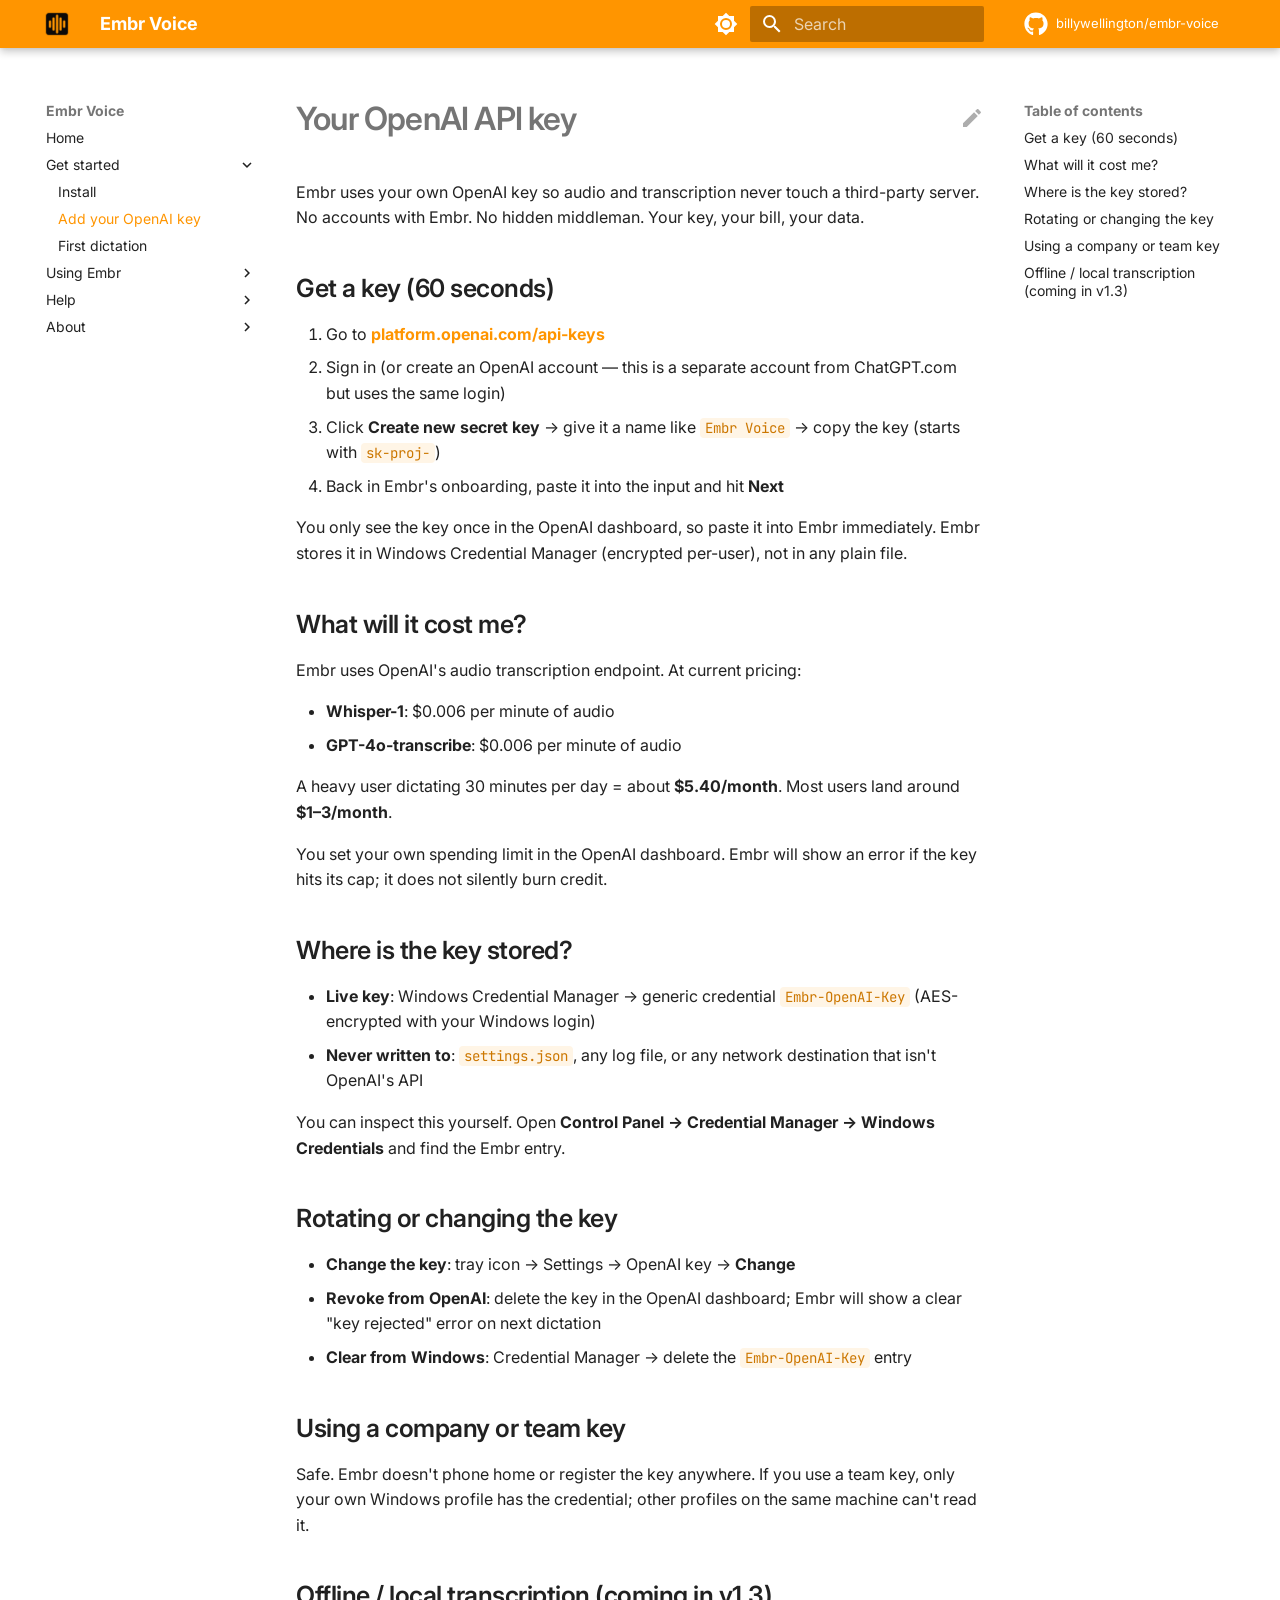
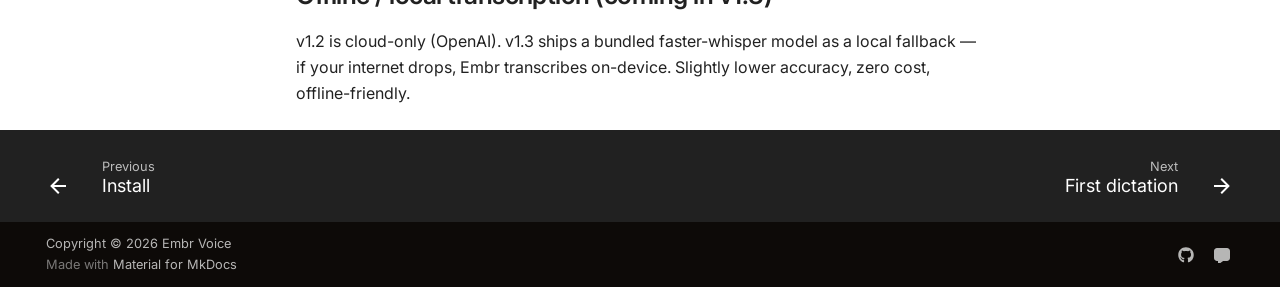
==== commit f594720a: "docs: fix URLs to billywellington/embr-voice" ====
--- a/api-key/index.html
+++ b/api-key/index.html
@@ -12,7 +12,7 @@
         <meta name="author" content="Billy Wellington / Intellium Inc.">
       
       
-        <link rel="canonical" href="https://embr-voice.github.io/embr-voice/api-key/">
+        <link rel="canonical" href="https://billywellington.github.io/embr-voice/api-key/">
       
       
         <link rel="prev" href="../install/">
@@ -199,13 +199,13 @@
     
     
       <div class="md-header__source">
-        <a href="https://github.com/embr-voice/embr-voice" title="Go to repository" class="md-source" data-md-component="source">
+        <a href="https://github.com/billywellington/embr-voice" title="Go to repository" class="md-source" data-md-component="source">
   <div class="md-source__icon md-icon">
     
     <svg xmlns="http://www.w3.org/2000/svg" viewBox="0 0 512 512"><!--! Font Awesome Free 7.1.0 by @fontawesome - https://fontawesome.com License - https://fontawesome.com/license/free (Icons: CC BY 4.0, Fonts: SIL OFL 1.1, Code: MIT License) Copyright 2025 Fonticons, Inc.--><path d="M173.9 397.4c0 2-2.3 3.6-5.2 3.6-3.3.3-5.6-1.3-5.6-3.6 0-2 2.3-3.6 5.2-3.6 3-.3 5.6 1.3 5.6 3.6m-31.1-4.5c-.7 2 1.3 4.3 4.3 4.9 2.6 1 5.6 0 6.2-2s-1.3-4.3-4.3-5.2c-2.6-.7-5.5.3-6.2 2.3m44.2-1.7c-2.9.7-4.9 2.6-4.6 4.9.3 2 2.9 3.3 5.9 2.6 2.9-.7 4.9-2.6 4.6-4.6-.3-1.9-3-3.2-5.9-2.9M252.8 8C114.1 8 8 113.3 8 252c0 110.9 69.8 205.8 169.5 239.2 12.8 2.3 17.3-5.6 17.3-12.1 0-6.2-.3-40.4-.3-61.4 0 0-70 15-84.7-29.8 0 0-11.4-29.1-27.8-36.6 0 0-22.9-15.7 1.6-15.4 0 0 24.9 2 38.6 25.8 21.9 38.6 58.6 27.5 72.9 20.9 2.3-16 8.8-27.1 16-33.7-55.9-6.2-112.3-14.3-112.3-110.5 0-27.5 7.6-41.3 23.6-58.9-2.6-6.5-11.1-33.3 2.6-67.9 20.9-6.5 69 27 69 27 20-5.6 41.5-8.5 62.8-8.5s42.8 2.9 62.8 8.5c0 0 48.1-33.6 69-27 13.7 34.7 5.2 61.4 2.6 67.9 16 17.7 25.8 31.5 25.8 58.9 0 96.5-58.9 104.2-114.8 110.5 9.2 7.9 17 22.9 17 46.4 0 33.7-.3 75.4-.3 83.6 0 6.5 4.6 14.4 17.3 12.1C436.2 457.8 504 362.9 504 252 504 113.3 391.5 8 252.8 8M105.2 352.9c-1.3 1-1 3.3.7 5.2 1.6 1.6 3.9 2.3 5.2 1 1.3-1 1-3.3-.7-5.2-1.6-1.6-3.9-2.3-5.2-1m-10.8-8.1c-.7 1.3.3 2.9 2.3 3.9 1.6 1 3.6.7 4.3-.7.7-1.3-.3-2.9-2.3-3.9-2-.6-3.6-.3-4.3.7m32.4 35.6c-1.6 1.3-1 4.3 1.3 6.2 2.3 2.3 5.2 2.6 6.5 1 1.3-1.3.7-4.3-1.3-6.2-2.2-2.3-5.2-2.6-6.5-1m-11.4-14.7c-1.6 1-1.6 3.6 0 5.9s4.3 3.3 5.6 2.3c1.6-1.3 1.6-3.9 0-6.2-1.4-2.3-4-3.3-5.6-2"/></svg>
   </div>
   <div class="md-source__repository">
-    embr-voice/embr-voice
+    billywellington/embr-voice
   </div>
 </a>
       </div>
@@ -244,13 +244,13 @@
   </label>
   
     <div class="md-nav__source">
-      <a href="https://github.com/embr-voice/embr-voice" title="Go to repository" class="md-source" data-md-component="source">
+      <a href="https://github.com/billywellington/embr-voice" title="Go to repository" class="md-source" data-md-component="source">
   <div class="md-source__icon md-icon">
     
     <svg xmlns="http://www.w3.org/2000/svg" viewBox="0 0 512 512"><!--! Font Awesome Free 7.1.0 by @fontawesome - https://fontawesome.com License - https://fontawesome.com/license/free (Icons: CC BY 4.0, Fonts: SIL OFL 1.1, Code: MIT License) Copyright 2025 Fonticons, Inc.--><path d="M173.9 397.4c0 2-2.3 3.6-5.2 3.6-3.3.3-5.6-1.3-5.6-3.6 0-2 2.3-3.6 5.2-3.6 3-.3 5.6 1.3 5.6 3.6m-31.1-4.5c-.7 2 1.3 4.3 4.3 4.9 2.6 1 5.6 0 6.2-2s-1.3-4.3-4.3-5.2c-2.6-.7-5.5.3-6.2 2.3m44.2-1.7c-2.9.7-4.9 2.6-4.6 4.9.3 2 2.9 3.3 5.9 2.6 2.9-.7 4.9-2.6 4.6-4.6-.3-1.9-3-3.2-5.9-2.9M252.8 8C114.1 8 8 113.3 8 252c0 110.9 69.8 205.8 169.5 239.2 12.8 2.3 17.3-5.6 17.3-12.1 0-6.2-.3-40.4-.3-61.4 0 0-70 15-84.7-29.8 0 0-11.4-29.1-27.8-36.6 0 0-22.9-15.7 1.6-15.4 0 0 24.9 2 38.6 25.8 21.9 38.6 58.6 27.5 72.9 20.9 2.3-16 8.8-27.1 16-33.7-55.9-6.2-112.3-14.3-112.3-110.5 0-27.5 7.6-41.3 23.6-58.9-2.6-6.5-11.1-33.3 2.6-67.9 20.9-6.5 69 27 69 27 20-5.6 41.5-8.5 62.8-8.5s42.8 2.9 62.8 8.5c0 0 48.1-33.6 69-27 13.7 34.7 5.2 61.4 2.6 67.9 16 17.7 25.8 31.5 25.8 58.9 0 96.5-58.9 104.2-114.8 110.5 9.2 7.9 17 22.9 17 46.4 0 33.7-.3 75.4-.3 83.6 0 6.5 4.6 14.4 17.3 12.1C436.2 457.8 504 362.9 504 252 504 113.3 391.5 8 252.8 8M105.2 352.9c-1.3 1-1 3.3.7 5.2 1.6 1.6 3.9 2.3 5.2 1 1.3-1 1-3.3-.7-5.2-1.6-1.6-3.9-2.3-5.2-1m-10.8-8.1c-.7 1.3.3 2.9 2.3 3.9 1.6 1 3.6.7 4.3-.7.7-1.3-.3-2.9-2.3-3.9-2-.6-3.6-.3-4.3.7m32.4 35.6c-1.6 1.3-1 4.3 1.3 6.2 2.3 2.3 5.2 2.6 6.5 1 1.3-1.3.7-4.3-1.3-6.2-2.2-2.3-5.2-2.6-6.5-1m-11.4-14.7c-1.6 1-1.6 3.6 0 5.9s4.3 3.3 5.6 2.3c1.6-1.3 1.6-3.9 0-6.2-1.4-2.3-4-3.3-5.6-2"/></svg>
   </div>
   <div class="md-source__repository">
-    embr-voice/embr-voice
+    billywellington/embr-voice
   </div>
 </a>
     </div>
@@ -1004,7 +1004,7 @@
 
 
   
-    <a href="https://github.com/embr-voice/embr-voice/edit/main/docs/api-key.md" title="Edit this page" class="md-content__button md-icon" rel="edit">
+    <a href="https://github.com/billywellington/embr-voice/edit/main/docs/api-key.md" title="Edit this page" class="md-content__button md-icon" rel="edit">
       
       <svg xmlns="http://www.w3.org/2000/svg" viewBox="0 0 24 24"><path d="M20.71 7.04c.39-.39.39-1.04 0-1.41l-2.34-2.34c-.37-.39-1.02-.39-1.41 0l-1.84 1.83 3.75 3.75M3 17.25V21h3.75L17.81 9.93l-3.75-3.75z"/></svg>
     </a>
